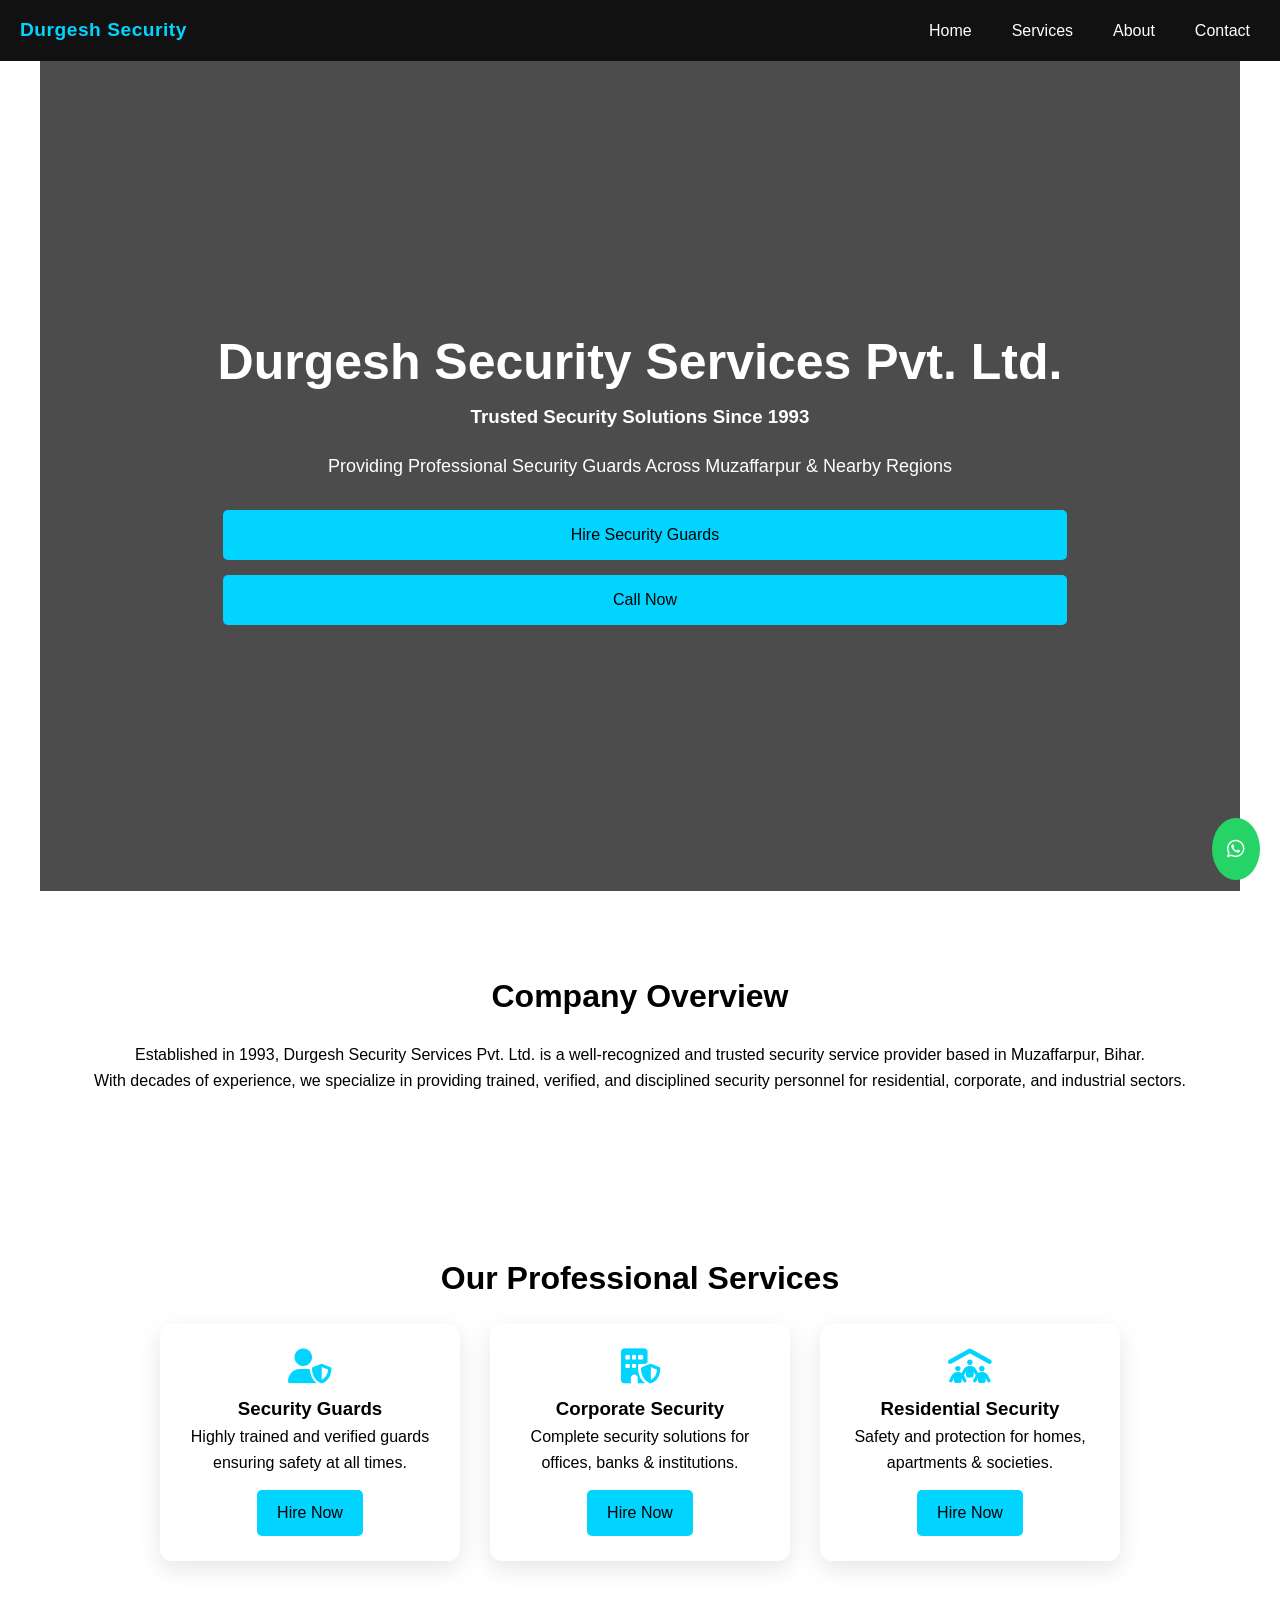
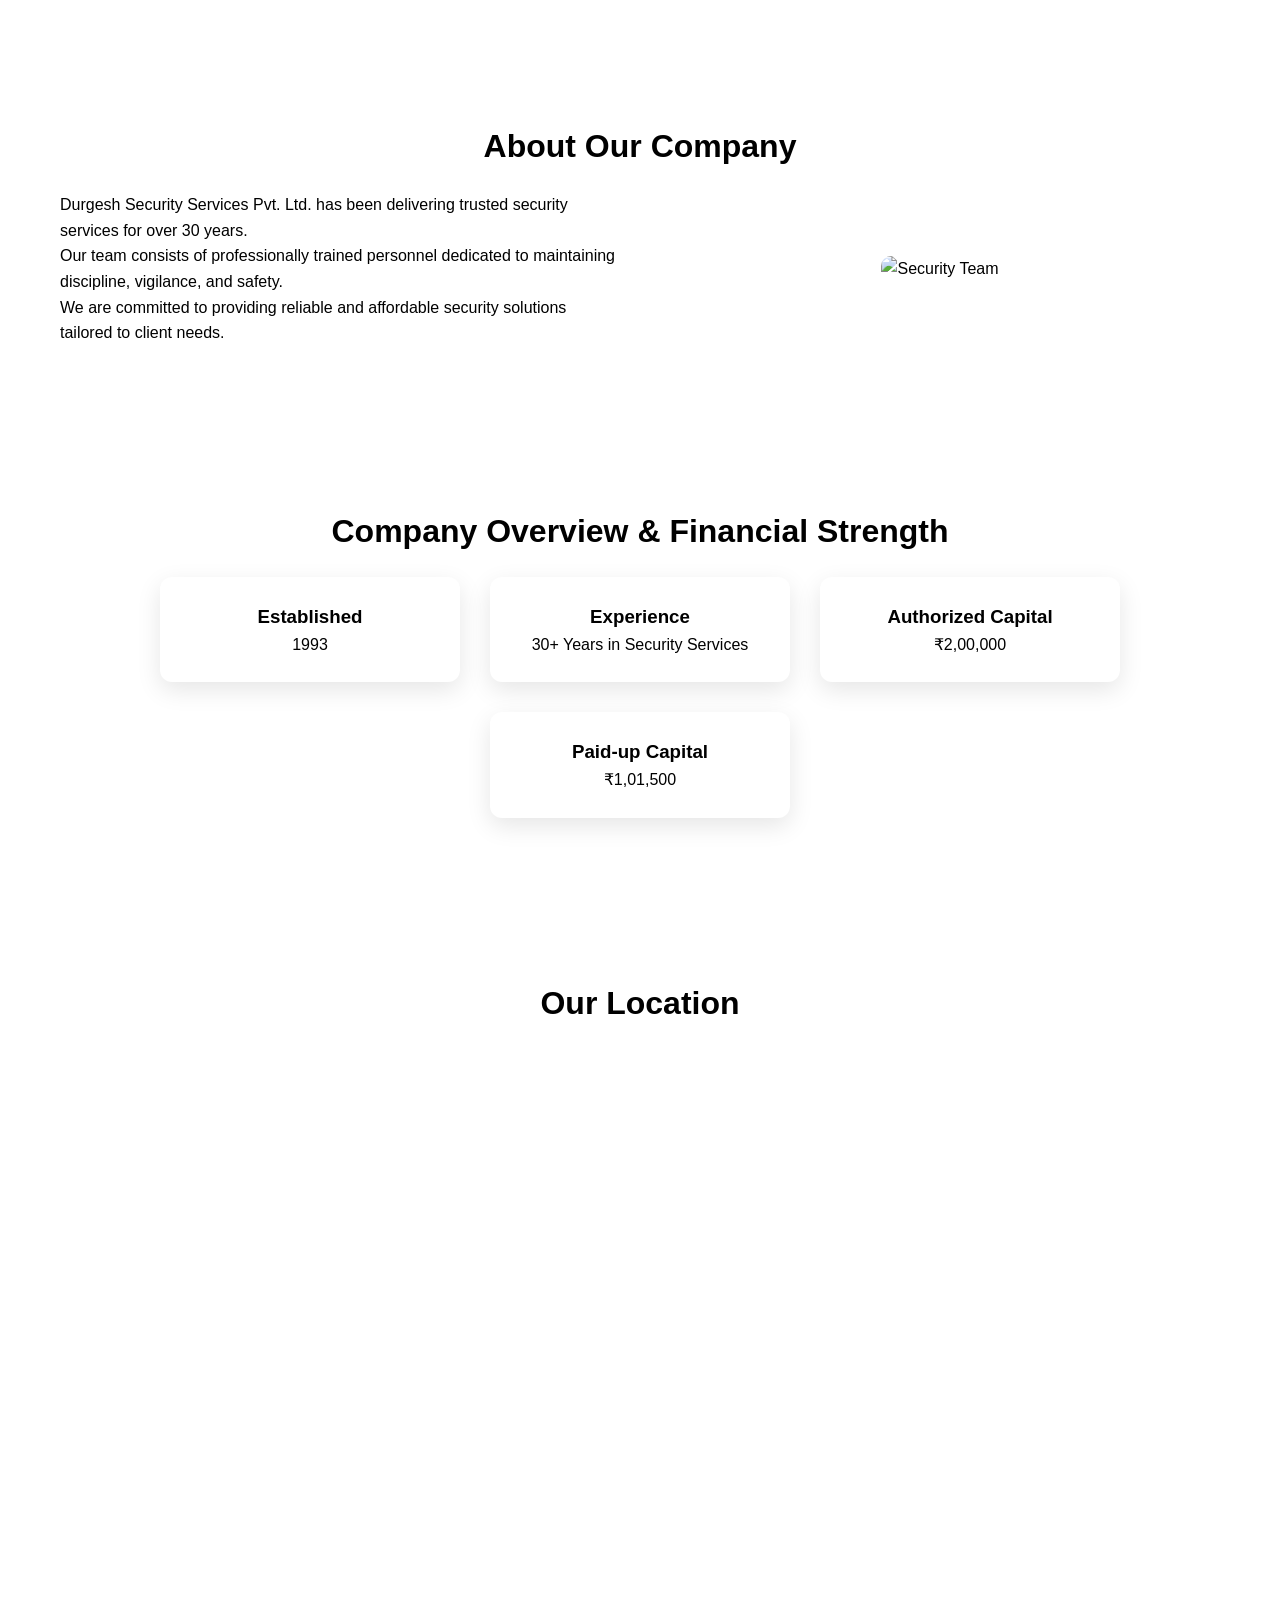
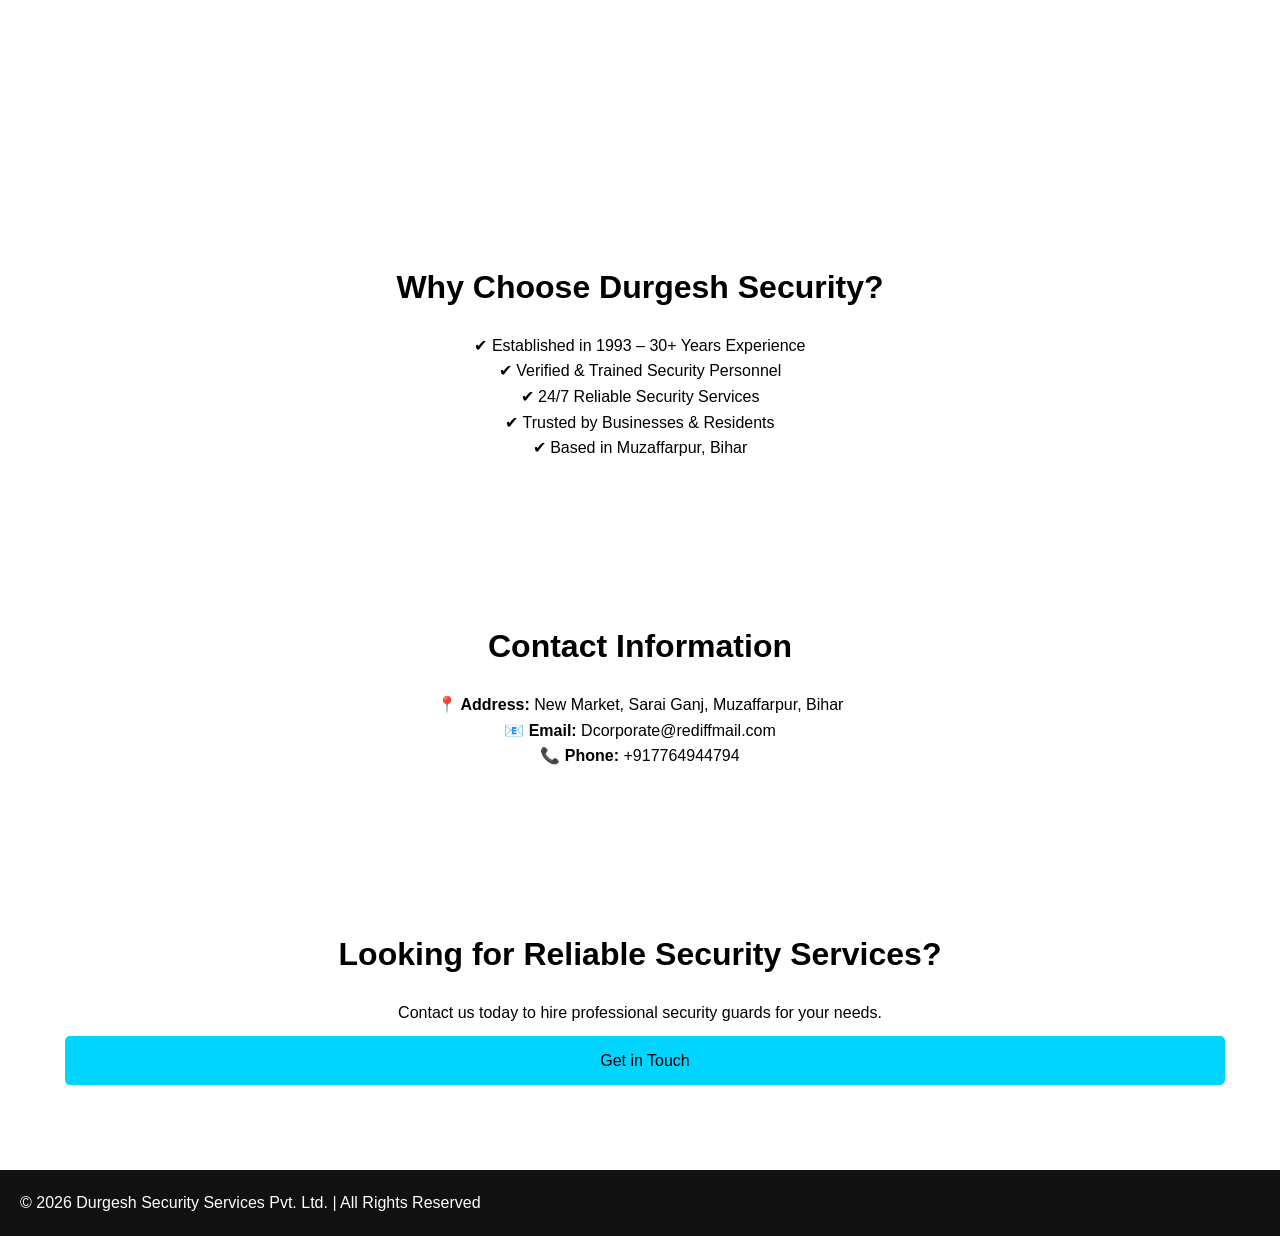
==== index.html @ 27ac2833 "Add files via upload" ====
<!DOCTYPE html>
<html lang="en">
<head>
<meta charset="UTF-8">
<meta name="viewport" content="width=device-width, initial-scale=1.0">
<title>Durgesh Security Services Pvt. Ltd.</title>

<link rel="stylesheet" href="style.css">
<link rel="stylesheet" href="https://cdnjs.cloudflare.com/ajax/libs/font-awesome/6.5.0/css/all.min.css">
</head>

<body>

<!-- NAVBAR -->
<nav class="navbar">
  <div class="logo">Durgesh Security</div>

  <div class="menu-toggle" onclick="toggleMenu()">☰</div>

  <ul class="nav-links" id="navLinks">
    <li><a href="index.html">Home</a></li>
    <li><a href="services.html">Services</a></li>
    <li><a href="about.html">About</a></li>
    <li><a href="contact.html">Contact</a></li>
  </ul>
</nav>
<!-- HERO -->
<section class="hero">
    <div>
        <h1>Durgesh Security Services Pvt. Ltd.</h1>
        <h3>Trusted Security Solutions Since 1993</h3>
        <p>Providing Professional Security Guards Across Muzaffarpur & Nearby Regions</p>

        <a href="contact.html" class="btn">Hire Security Guards</a>
        <a href="tel:+917764944794" class="btn">Call Now</a>
    </div>
</section>

<!-- COMPANY HIGHLIGHTS -->
<section class="reveal">
    <h2>Company Overview</h2>

    <p>
    Established in 1993, Durgesh Security Services Pvt. Ltd. is a well-recognized
    and trusted security service provider based in Muzaffarpur, Bihar.
    </p>

    <p>
    With decades of experience, we specialize in providing trained, verified,
    and disciplined security personnel for residential, corporate,
    and industrial sectors.
    </p>
</section>

<!-- SERVICES -->
<section class="reveal">
    <h2>Our Professional Services</h2>

    <div class="services">

        <div class="card">
            <i class="fa-solid fa-user-shield"></i>
            <h3>Security Guards</h3>
            <p>Highly trained and verified guards ensuring safety at all times.</p>
            <a href="contact.html" class="hire-btn">Hire Now</a>
        </div>

        <div class="card">
            <i class="fa-solid fa-building-shield"></i>
            <h3>Corporate Security</h3>
            <p>Complete security solutions for offices, banks & institutions.</p>
            <a href="contact.html" class="hire-btn">Hire Now</a>
        </div>

        <div class="card">
            <i class="fa-solid fa-people-roof"></i>
            <h3>Residential Security</h3>
            <p>Safety and protection for homes, apartments & societies.</p>
            <a href="contact.html" class="hire-btn">Hire Now</a>
        </div>

    </div>
</section>

<!-- ABOUT -->
<section class="reveal">
    <h2>About Our Company</h2>

    <div class="about-container">

        <div class="about-text">
            <p>
            Durgesh Security Services Pvt. Ltd. has been delivering trusted
            security services for over 30 years.
            </p>

            <p>
            Our team consists of professionally trained personnel dedicated to
            maintaining discipline, vigilance, and safety.
            </p>

            <p>
            We are committed to providing reliable and affordable security
            solutions tailored to client needs.
            </p>
        </div>

        <div class="about-image">
            <img src="images/about.jpg" alt="Security Team">
        </div>

    </div>
</section>
<section class="reveal">
    <h2>Company Overview & Financial Strength</h2>

    <div class="services">

        <div class="card">
            <h3>Established</h3>
            <p>1993</p>
        </div>

        <div class="card">
            <h3>Experience</h3>
            <p>30+ Years in Security Services</p>
        </div>

        <div class="card">
            <h3>Authorized Capital</h3>
            <p>₹2,00,000</p>
        </div>

        <div class="card">
            <h3>Paid-up Capital</h3>
            <p>₹1,01,500</p>
        </div>

    </div>
</section>
<section class="reveal">
    <h2>Our Location</h2>

    <div class="map-container">
        <iframe 
            src="https://www.google.com/maps/embed?pb=!1m18!1m12!1m3!1d7164.36185959714!2d85.37959456443788!3d26.125643083304325!2m3!1f0!2f0!3f0!3m2!1i1024!2i768!4f13.1!3m3!1m2!1s0x39ed10f10a15a3c5%3A0x7b3790bfdf172a14!2sNew%20Market%2C%20Saraiyaganj%2C%20Muzaffarpur!5e0!3m2!1sen!2sin!4v1775369619908!5m2!1sen!2sin"
            title="Durgesh Security Services location map"
            allowfullscreen=""
            loading="lazy"
            referrerpolicy="no-referrer-when-downgrade">
        </iframe>
    </div>
</section>

<!-- WHY CHOOSE US -->
<section class="reveal">
    <h2>Why Choose Durgesh Security?</h2>

    <p>✔ Established in 1993 – 30+ Years Experience</p>
    <p>✔ Verified & Trained Security Personnel</p>
    <p>✔ 24/7 Reliable Security Services</p>
    <p>✔ Trusted by Businesses & Residents</p>
    <p>✔ Based in Muzaffarpur, Bihar</p>
</section>

<!-- CONTACT INFO SECTION (BIG TRUST BOOST) -->
<section class="reveal">
    <h2>Contact Information</h2>

    <p><strong>📍 Address:</strong> New Market, Sarai Ganj, Muzaffarpur, Bihar</p>
    <p><strong>📧 Email:</strong> Dcorporate@rediffmail.com</p>
    <p><strong>📞 Phone:</strong> +917764944794</p>
</section>

<!-- CALL TO ACTION -->
<section class="reveal">
    <h2>Looking for Reliable Security Services?</h2>
    <p>Contact us today to hire professional security guards for your needs.</p>

    <a href="contact.html" class="btn">Get in Touch</a>
</section>

<!-- FOOTER -->
<footer>
    <p>© 2026 Durgesh Security Services Pvt. Ltd. | All Rights Reserved</p>
</footer>

<!-- WHATSAPP -->
<a href="https://wa.me/917764944794" class="whatsapp">
    <i class="fa-brands fa-whatsapp"></i>
</a>

<script src="script.js"></script>
</body>
</html>
---- style.css ----
/* RESET */
* {
    margin: 0;
    padding: 0;
    box-sizing: border-box;
}

/* BODY */
body {
    font-family: 'Poppins', sans-serif;
    line-height: 1.6;
}

/* NAVBAR */
nav {
    position: sticky;
    top: 0;
    width: 100%;
    background: rgba(0,0,0,0.9);
    padding: 15px 40px;
    display: flex;
    justify-content: space-between;
    align-items: center;
    color: white;
    z-index: 1000;
}

nav h2 {
    color: #00d4ff;
}

nav ul {
    display: flex;
    list-style: none;
}

nav ul li {
    margin-left: 25px;
}

nav ul li a {
    color: white;
    text-decoration: none;
    transition: 0.3s;
}

nav ul li a:hover {
    color: #00d4ff;
}

/* MENU BUTTON */
.menu-btn {
    display: none;
    font-size: 25px;
    cursor: pointer;
}

/* HERO */
.hero {
    min-height: 100vh;
    width: 100%;
    background: linear-gradient(rgba(0,0,0,0.7), rgba(0,0,0,0.7)),
    url('Images/hero.jpg') center center/cover no-repeat;
    background-size: cover;
    display: flex;
    justify-content: center;
    align-items: center;
    text-align: center;
    color: white;
    padding: 20px;
}

.hero h1 {
    font-size: 50px;
}

.hero p {
    margin: 20px 0;
    font-size: 18px;
}

/* BUTTON */
.btn {
    padding: 12px 25px;
    background: #00d4ff;
    color: black;
    text-decoration: none;
    border-radius: 5px;
    margin: 5px;
    transition: 0.3s;
}

.btn:hover {
    background: white;
    transform: scale(1.05);
}

/* SECTION */
section {
    padding: 80px 20px;
    text-align: center;
}

h2 {
    margin-bottom: 20px;
    font-size: 32px;
}

/* SERVICES */
.services {
    display: flex;
    justify-content: center;
    gap: 30px;
    flex-wrap: wrap;
}

/* CARD */
.card {
    background: white;
    padding: 25px;
    width: 300px;
    border-radius: 12px;
    box-shadow: 0 8px 25px rgba(0,0,0,0.1);
    transition: 0.3s;
}

.card i {
    font-size: 35px;
    color: #00d4ff;
    margin-bottom: 10px;
}

.card:hover {
    transform: translateY(-10px);
    box-shadow: 0 20px 40px rgba(0,0,0,0.2);
}

/* HIRE BUTTON */
.hire-btn {
    display: inline-block;
    margin-top: 15px;
    padding: 10px 20px;
    background: #00d4ff;
    color: black;
    border-radius: 5px;
    text-decoration: none;
}

.hire-btn:hover {
    background: black;
    color: white;
}

/* ABOUT */
.about-container {
    display: flex;
    align-items: center;
    gap: 40px;
    flex-wrap: wrap;
}

.about-text {
    flex: 1;
    text-align: left;
}

.about-image {
    flex: 1;
}

.about-image img {
    width: 100%;
    border-radius: 10px;
}

/* CONTACT */
.contact input,
.contact textarea {
    width: 80%;
    padding: 12px;
    margin: 10px;
    border: 1px solid #ccc;
}

.contact button {
    padding: 12px 20px;
    background: #00d4ff;
    border: none;
    cursor: pointer;
    margin: 5px;
}

/* FOOTER */
footer {
    background: #111;
    color: white;
    padding: 20px;
}

/* WHATSAPP */
.whatsapp {
    position: fixed;
    bottom: 20px;
    right: 20px;
    background: #25D366;
    color: white;
    padding: 15px;
    border-radius: 50%;
    font-size: 20px;
}

/* MOBILE DESIGN */
@media(max-width: 768px) {

    nav {
        padding: 10px 20px;
    }

    nav ul {
        flex-direction: column;
        position: absolute;
        right: 0;
        top: 60px;
        background: #111;
        width: 200px;
        display: none;
    }

    nav ul.active {
        display: flex;
    }

    .menu-btn {
        display: block;
    }

    .hero h1 {
        font-size: 28px;
    }

    .hero p {
        font-size: 14px;
    }

    .card {
        width: 90%;
    }

    .contact input,
    .contact textarea {
        width: 95%;
    }

    .about-container {
        flex-direction: column;
        text-align: center;
    }
}
/* FORM BOX */
.form-box {
    max-width: 400px;
    margin: auto;
    background: white;
    padding: 30px;
    border-radius: 15px;
    box-shadow: 0 10px 30px rgba(0,0,0,0.1);
}

/* INPUT GROUP */
.input-group {
    position: relative;
    margin-bottom: 20px;
}

/* INPUTS */
.input-group input,
.input-group textarea {
    width: 100%;
    padding: 12px;
    border: 1px solid #ccc;
    outline: none;
    font-size: 14px;
    border-radius: 5px;
}

/* LABEL */
.input-group label {
    position: absolute;
    left: 12px;
    top: 12px;
    color: gray;
    font-size: 14px;
    transition: 0.3s;
    background: white;
    padding: 0 5px;
}

/* FLOAT EFFECT */
.input-group input:focus + label,
.input-group input:valid + label,
.input-group textarea:focus + label,
.input-group textarea:valid + label {
    top: -8px;
    font-size: 12px;
    color: #00d4ff;
}

/* BUTTON STYLES */
.btn {
    display: inline-block;
    width: 100%;
    margin-top: 10px;
}

.btn.secondary {
    background: black;
    color: white;
}
#successPopup {
    position: fixed;
    bottom: 20px;
    left: 50%;
    transform: translateX(-50%);
    background: #00d4ff;
    color: black;
    padding: 12px 20px;
    border-radius: 5px;
    display: none;
    z-index: 1000;
}
@media(max-width: 768px) {

    .form-box {
        width: 95%;
        padding: 20px;
    }

    .btn {
        font-size: 14px;
        padding: 10px;
    }

}
.form-box:hover {
    transform: translateY(-5px);
    transition: 0.3s;
}
.btn.secondary {
    background: black;
    color: white;
}
/* NAVBAR */
nav {
    display: flex;
    justify-content: space-between;
    align-items: center;
    background: black;
    color: white;
    padding: 15px 20px;
}

/* MENU LINKS */
nav ul {
    display: flex;
    list-style: none;
}

nav ul li {
    margin: 0 10px;
}

nav ul li a {
    color: white;
    text-decoration: none;
}

/* MENU BUTTON */
.menu-btn {
    display: none;
    font-size: 22px;
    cursor: pointer;
}

/* MOBILE VIEW */
@media(max-width: 768px) {

    .menu-btn {
        display: block;
    }

    nav ul {
        position: absolute;
        top: 60px;
        right: 0;
        background: black;
        width: 200px;
        flex-direction: column;
        display: none;
        text-align: center;
        padding: 10px 0;
    }

    nav ul li {
        margin: 15px 0;
    }

    nav ul.active {
        display: flex;
    }
}
.navbar {
  display: flex;
  justify-content: space-between;
  align-items: center;
  padding: 15px 20px;
  background: #111;
  color: white;
}

.nav-links {
  display: flex;
  list-style: none;
  gap: 20px;
}

.nav-links a {
  color: white;
  text-decoration: none;
}

/* Hamburger icon */
.menu-toggle {
  display: none;
  font-size: 24px;
  cursor: pointer;
}

/* Mobile view */
@media (max-width: 768px) {
  .menu-toggle {
    display: block;
  }

  .nav-links {
    display: none;
    flex-direction: column;
    background: #111;
    position: absolute;
    top: 60px;
    right: 20px;
    width: 200px;
    padding: 15px;
  }

  .nav-links.active {
    display: flex;
  }
}
.map-container {
  position: relative;
  width: 100%;
  max-width: 600px;
  margin: 0 auto;
  padding-bottom: 56.25%; /* 16:9 ratio */
  height: 0;
  overflow: hidden;
  border-radius: 12px;
}

.map-container iframe {
  position: absolute;
  top: 0;
  left: 0;
  width: 100%;
  height: 100%;
  border: 0;
  border-radius: 12px;
}
.nav-links {
  display: flex;
  list-style: none;
  gap: 20px;
  transition: all 0.3s ease;
}

/* Mobile */
@media (max-width: 768px) {
  .nav-links {
    display: flex;
    flex-direction: column;
    position: absolute;
    top: 60px;
    right: 20px;
    width: 220px;
    background: #111;

    /* animation setup */
    opacity: 0;
    transform: translateY(-20px);
    pointer-events: none;
  }

  .nav-links.active {
    opacity: 1;
    transform: translateY(0);
    pointer-events: auto;
  }
}

/* Responsive layout improvements */
section {
  max-width: 1200px;
  margin: 0 auto;
}

.navbar {
  position: sticky;
  top: 0;
  z-index: 1000;
}

.navbar .logo {
  font-size: 1.2rem;
  font-weight: 700;
  letter-spacing: 0.5px;
  color: #00d4ff;
}

.menu-toggle {
  display: none;
  font-size: 1.75rem;
  cursor: pointer;
  color: white;
}

.nav-links {
  align-items: center;
}

.nav-links li {
  margin: 0;
}

.nav-links a {
  padding: 8px 10px;
}

.hero {
  min-height: calc(100vh - 70px);
}

@media (max-width: 1000px) {
  nav {
    padding: 15px 20px;
  }

  .hero {
    padding: 110px 20px 60px;
  }

  .hero h1 {
    font-size: 42px;
  }
}

@media (max-width: 768px) {
  .menu-toggle {
    display: block;
  }

  .nav-links {
    display: none;
    flex-direction: column;
    position: absolute;
    top: 60px;
    right: 20px;
    width: calc(100% - 40px);
    background: #111;
    padding: 20px;
    border-radius: 12px;
    opacity: 1;
    transform: translateY(0);
    pointer-events: auto;
  }

  .nav-links.active {
    display: flex;
  }

  .nav-links li {
    margin: 12px 0;
  }

  .hero {
    padding: 100px 15px 50px;
  }

  .hero h1 {
    font-size: 28px;
  }

  .hero p {
    font-size: 16px;
  }

  .btn,
  .hire-btn {
    width: 100%;
  }

  .services {
    gap: 18px;
  }

  .about-text,
  .about-image,
  .form-box {
    width: 100%;
  }

  .form-box {
    width: 100%;
    padding: 18px;
  }

  .contact input,
  .contact textarea {
    width: 100%;
  }

  section {
    padding: 55px 15px;
  }
}
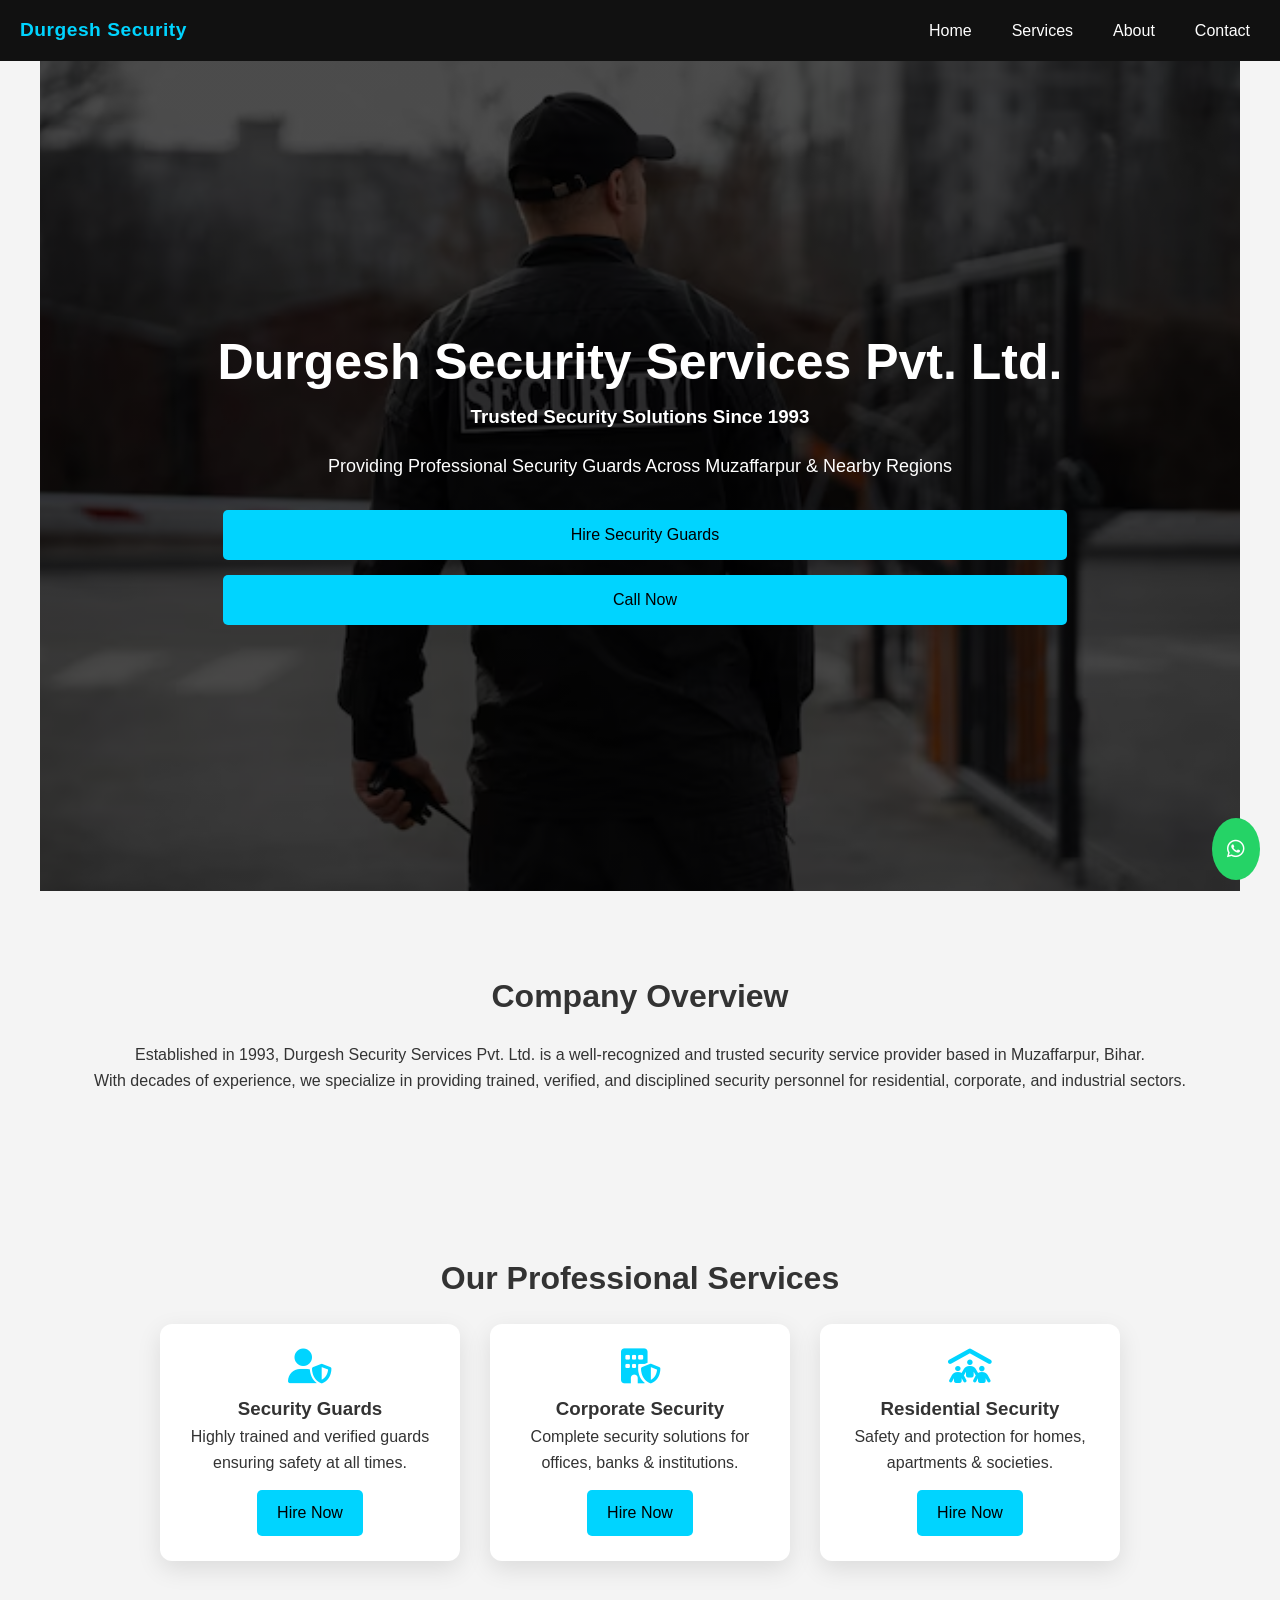
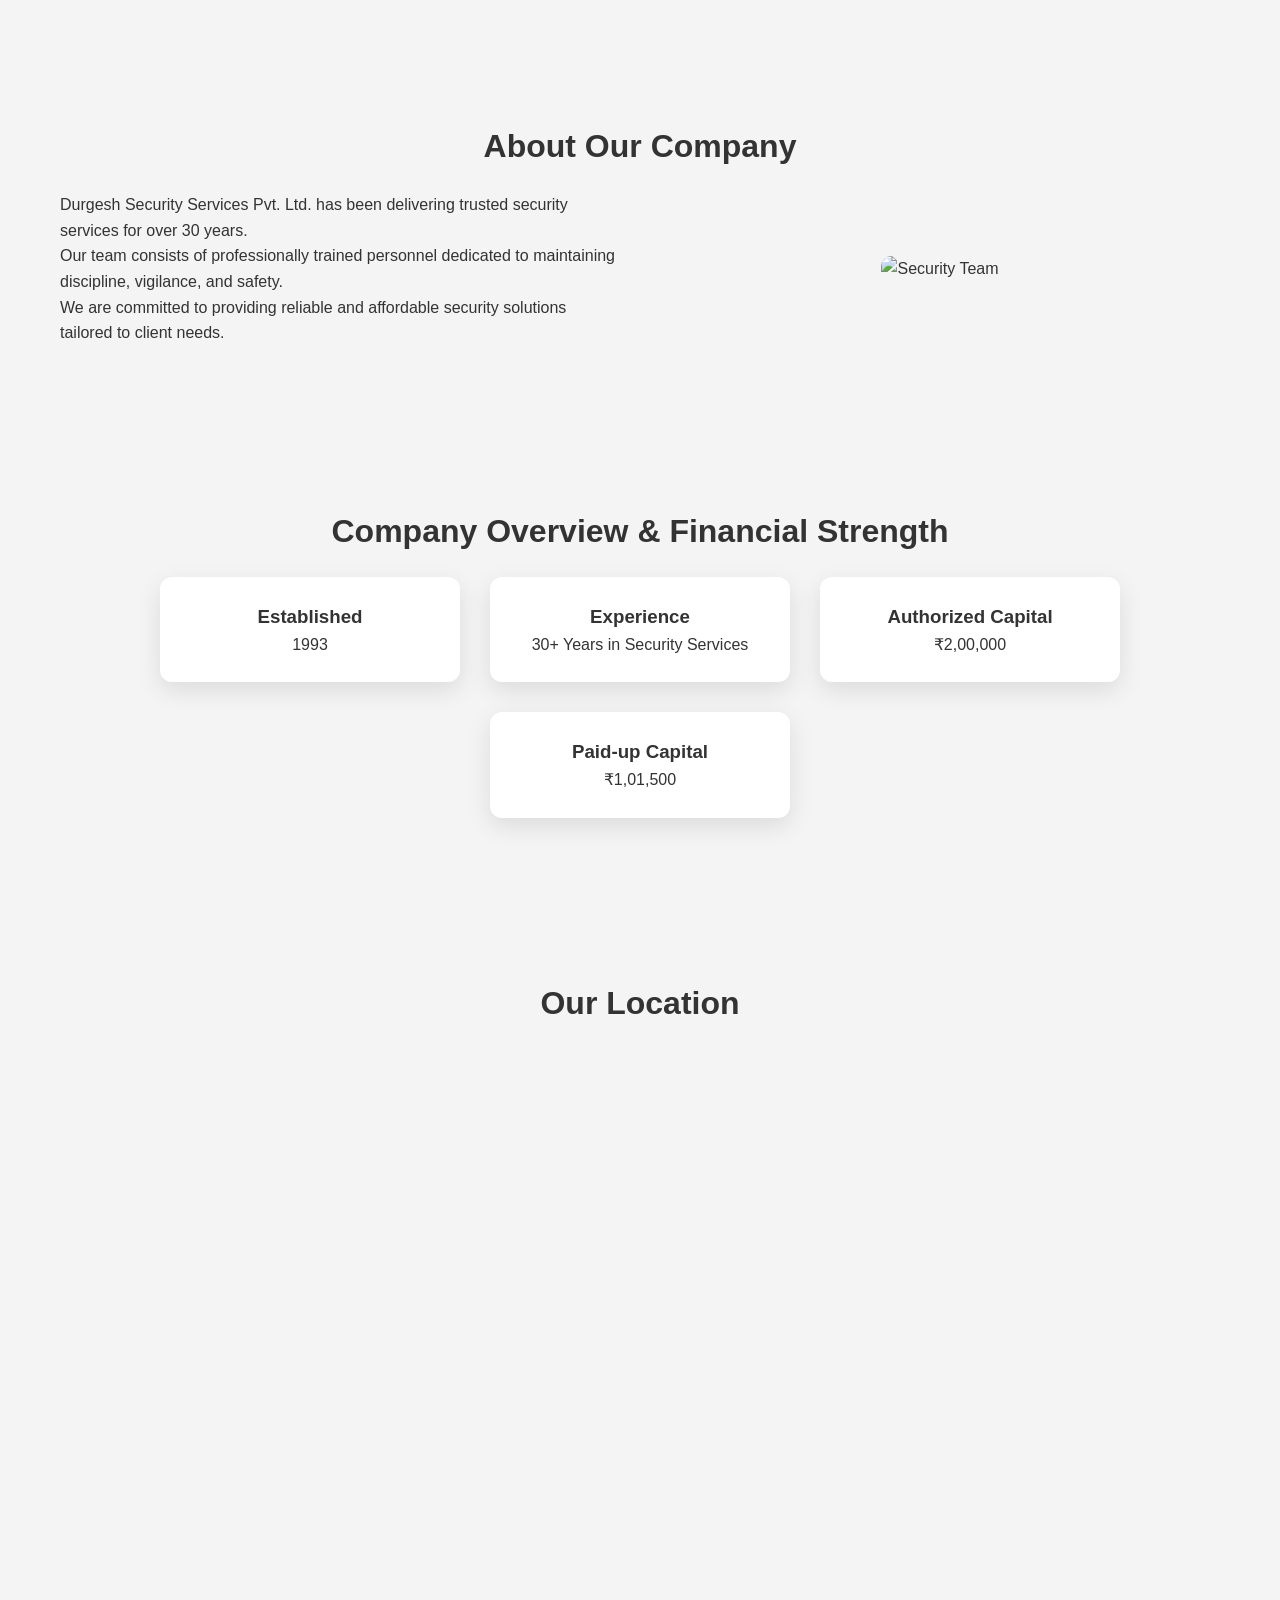
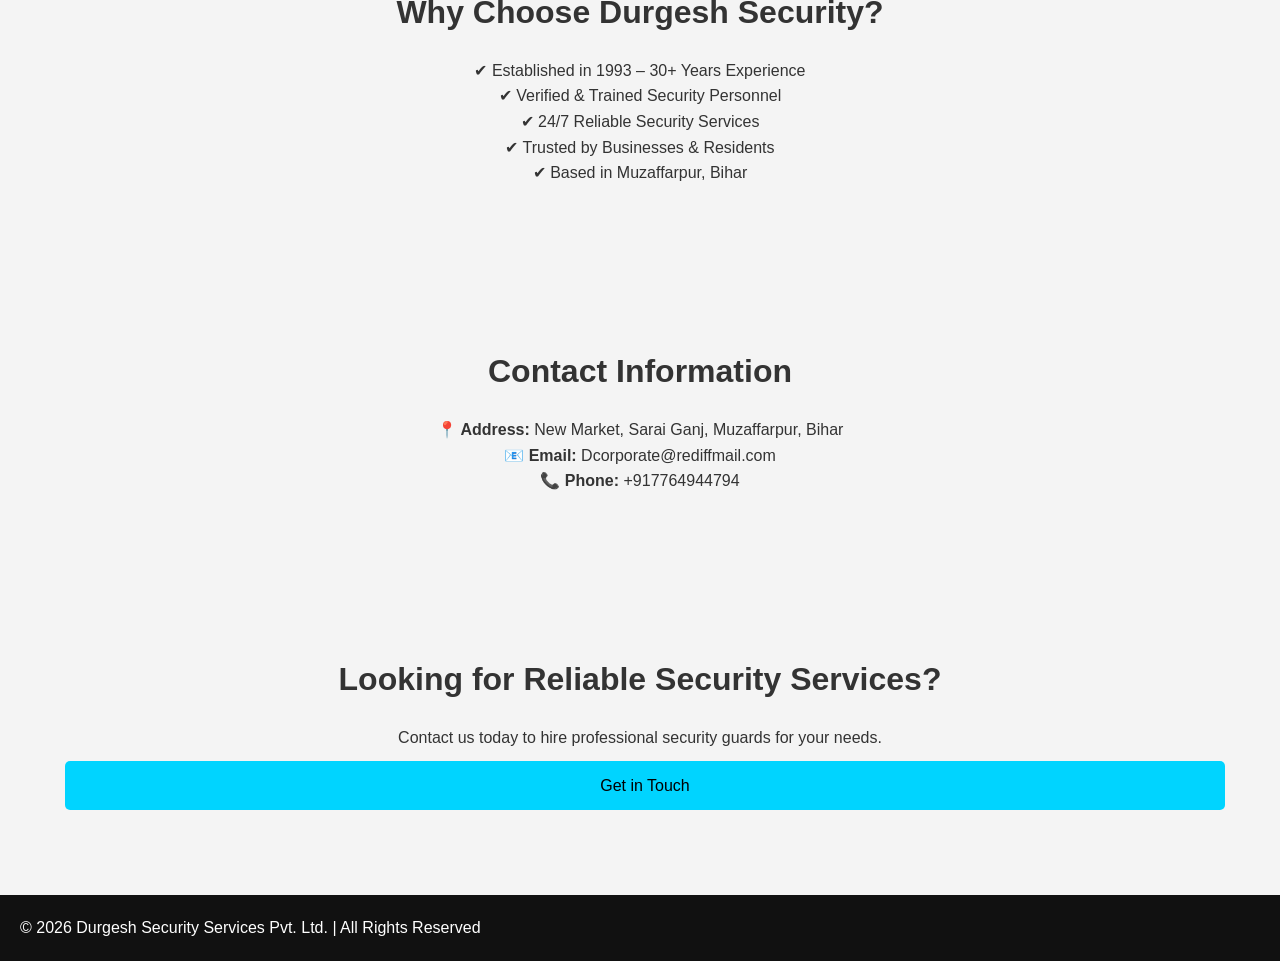
==== commit 65a3abf6: "Add files via upload" ====
--- a/index.html
+++ b/index.html
@@ -190,6 +190,12 @@
     <i class="fa-brands fa-whatsapp"></i>
 </a>
 
+<!-- LOADING SCREEN -->
+<div id="loader" class="loader">
+    <div class="spinner"></div>
+    <p>Loading...</p>
+</div>
+
 <script src="script.js"></script>
 </body>
 </html>
--- a/style.css
+++ b/style.css
@@ -9,6 +9,8 @@
 body {
     font-family: 'Poppins', sans-serif;
     line-height: 1.6;
+    background: #f4f4f4;
+    color: #333;
 }
 
 /* NAVBAR */
@@ -23,10 +25,29 @@
     align-items: center;
     color: white;
     z-index: 1000;
+    animation: slideDown 1s ease-out;
+}
+
+@keyframes slideDown {
+    from {
+        transform: translateY(-100%);
+        opacity: 0;
+    }
+    to {
+        transform: translateY(0);
+        opacity: 1;
+    }
 }
 
 nav h2 {
     color: #00d4ff;
+    transition: 0.3s;
+    cursor: pointer;
+}
+
+nav h2:hover {
+    transform: scale(1.05);
+    text-shadow: 0 0 10px #00d4ff;
 }
 
 nav ul {
@@ -41,11 +62,15 @@
 nav ul li a {
     color: white;
     text-decoration: none;
-    transition: 0.3s;
+    transition: all 0.3s ease;
+    padding: 5px 10px;
+    border-radius: 5px;
 }
 
 nav ul li a:hover {
     color: #00d4ff;
+    background: rgba(0, 212, 255, 0.1);
+    transform: translateY(-2px);
 }
 
 /* MENU BUTTON */
@@ -53,6 +78,21 @@
     display: none;
     font-size: 25px;
     cursor: pointer;
+}
+
+.menu-toggle {
+    display: none;
+    font-size: 25px;
+    cursor: pointer;
+    transition: 0.3s;
+}
+
+.menu-toggle:hover {
+    transform: scale(1.1);
+}
+
+.menu-toggle.active {
+    transform: rotate(90deg);
 }
 
 /* HERO */
@@ -197,7 +237,50 @@
     padding: 20px;
 }
 
-/* WHATSAPP */
+/* REVEAL ANIMATION */
+.reveal {
+    opacity: 0;
+    transform: translateY(30px);
+    transition: all 0.6s ease;
+}
+
+.reveal.active {
+    opacity: 1;
+    transform: translateY(0);
+}
+
+/* LOADING SCREEN */
+.loader {
+    position: fixed;
+    top: 0;
+    left: 0;
+    width: 100%;
+    height: 100%;
+    background: rgba(0,0,0,0.8);
+    display: flex;
+    flex-direction: column;
+    justify-content: center;
+    align-items: center;
+    z-index: 9999;
+    color: white;
+    font-size: 18px;
+}
+
+.spinner {
+    width: 50px;
+    height: 50px;
+    border: 5px solid #00d4ff;
+    border-top: 5px solid transparent;
+    border-radius: 50%;
+    animation: spin 1s linear infinite;
+    margin-bottom: 20px;
+}
+
+@keyframes spin {
+    0% { transform: rotate(0deg); }
+    100% { transform: rotate(360deg); }
+}
+
 .whatsapp {
     position: fixed;
     bottom: 20px;
@@ -216,19 +299,21 @@
         padding: 10px 20px;
     }
 
-    nav ul {
-        flex-direction: column;
-        position: absolute;
-        right: 0;
-        top: 60px;
-        background: #111;
-        width: 200px;
-        display: none;
-    }
-
-    nav ul.active {
-        display: flex;
-    }
+  .nav-links {
+    display: none;
+    flex-direction: column;
+    position: absolute;
+    top: 60px;
+    right: -200px; /* start off-screen */
+    width: 200px;
+    background: #111;
+    padding: 15px;
+    transition: right 0.3s ease;
+  }
+
+  .nav-links.active {
+    right: 0; /* slide in */
+  }
 
     .menu-btn {
         display: block;
@@ -457,25 +542,24 @@
   }
 }
 .map-container {
-  position: relative;
+  position: sticky;
+  top: 100px;
   width: 100%;
   max-width: 600px;
-  margin: 0 auto;
-  padding-bottom: 56.25%; /* 16:9 ratio */
-  height: 0;
+  margin: 0 auto 40px;
+  aspect-ratio: 16 / 9;
   overflow: hidden;
   border-radius: 12px;
 }
 
 .map-container iframe {
-  position: absolute;
-  top: 0;
-  left: 0;
   width: 100%;
   height: 100%;
   border: 0;
   border-radius: 12px;
-}
+  position: relative;
+}
+
 .nav-links {
   display: flex;
   list-style: none;
@@ -573,18 +657,16 @@
     flex-direction: column;
     position: absolute;
     top: 60px;
-    right: 20px;
+    right: -100%; /* off-screen */
     width: calc(100% - 40px);
     background: #111;
     padding: 20px;
     border-radius: 12px;
-    opacity: 1;
-    transform: translateY(0);
-    pointer-events: auto;
+    transition: right 0.3s ease;
   }
 
   .nav-links.active {
-    display: flex;
+    right: 20px; /* slide in */
   }
 
   .nav-links li {
@@ -628,6 +710,12 @@
     width: 100%;
   }
 
+  .map-container {
+    position: static;
+    aspect-ratio: auto;
+    min-height: 300px;
+  }
+
   section {
     padding: 55px 15px;
   }
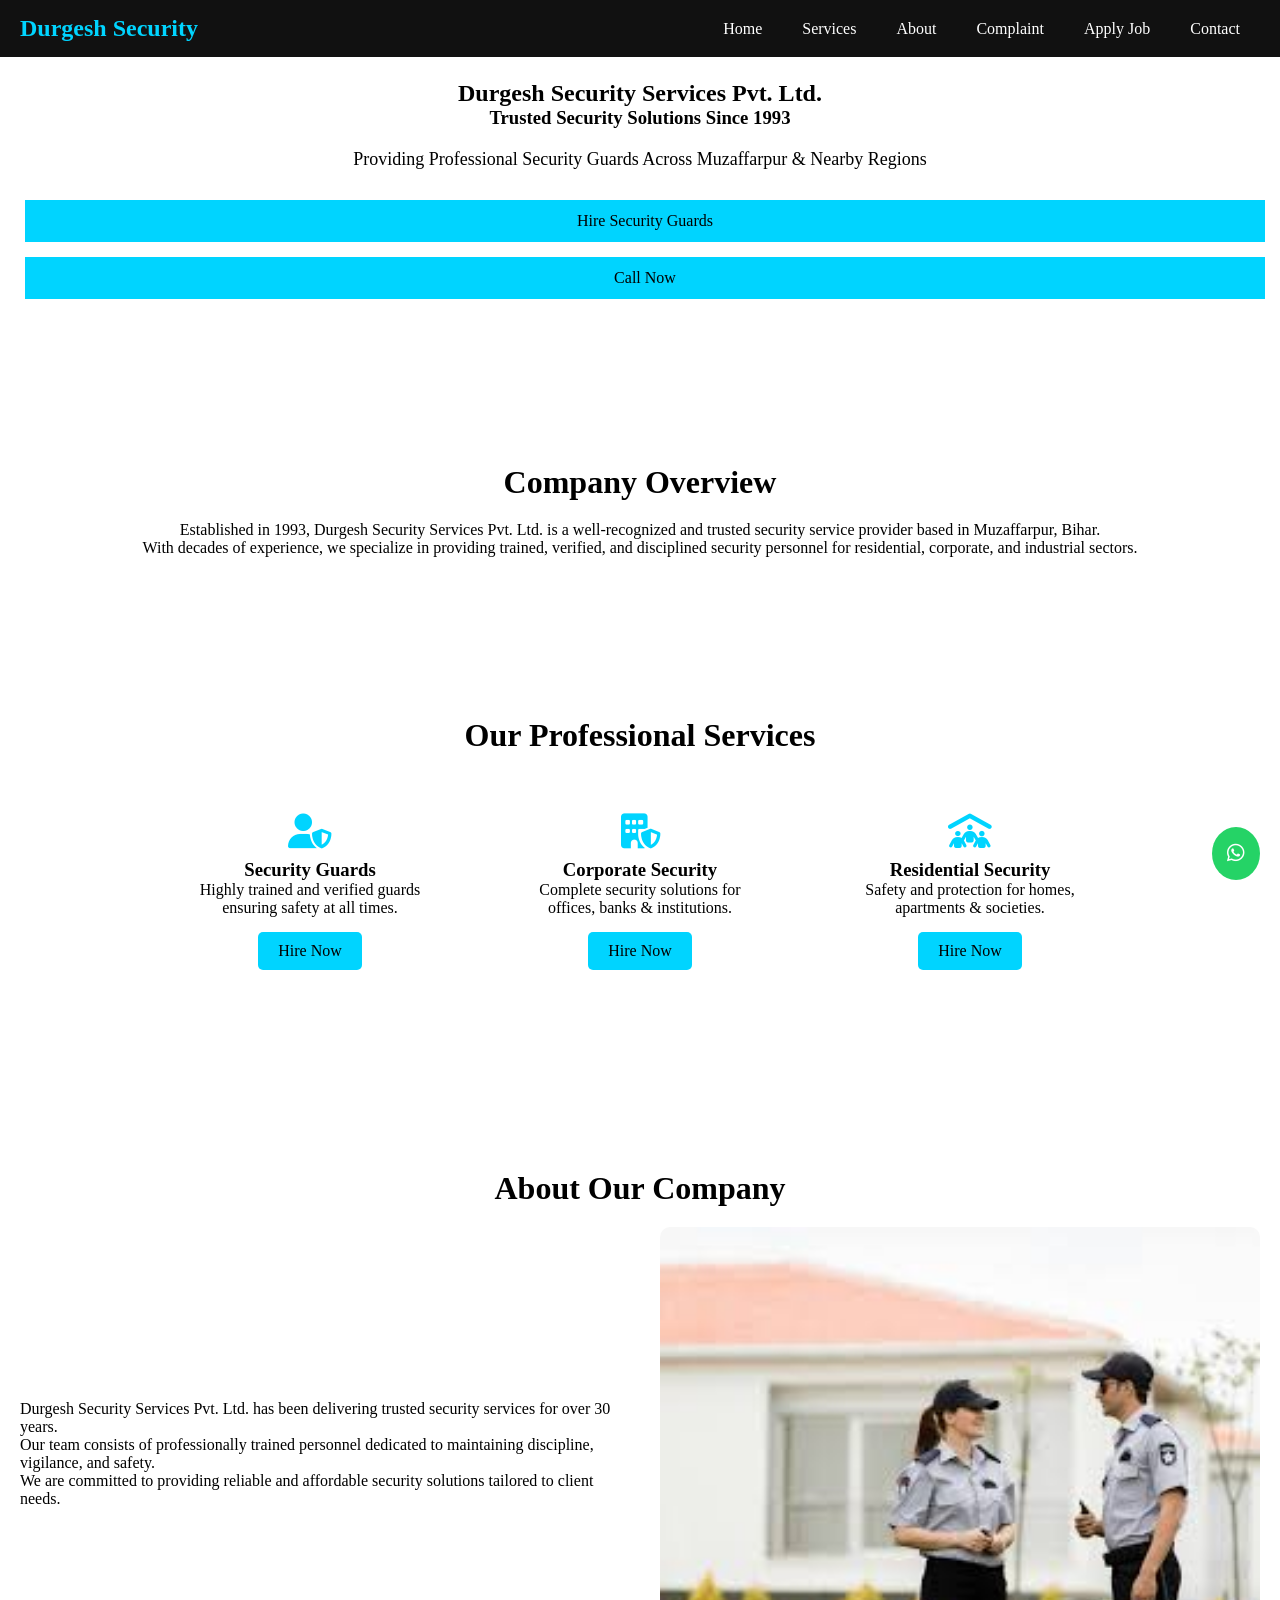
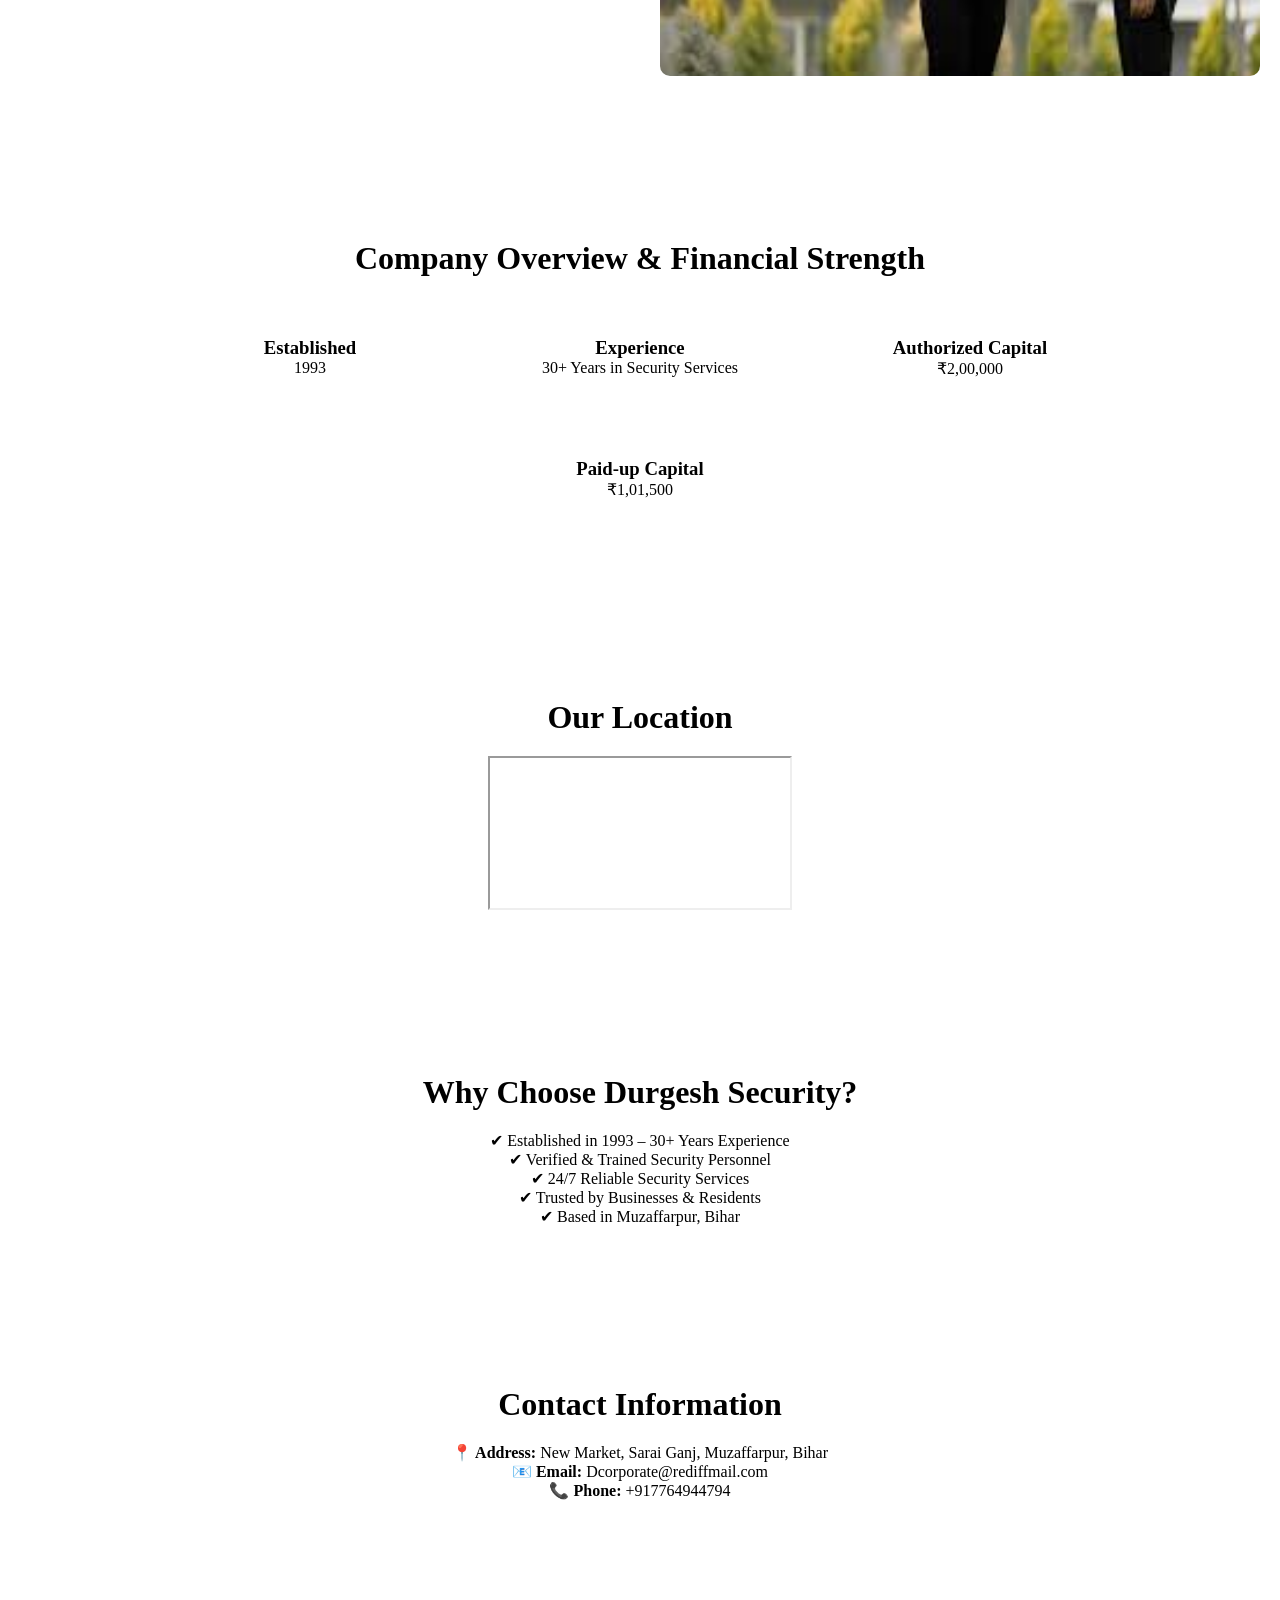
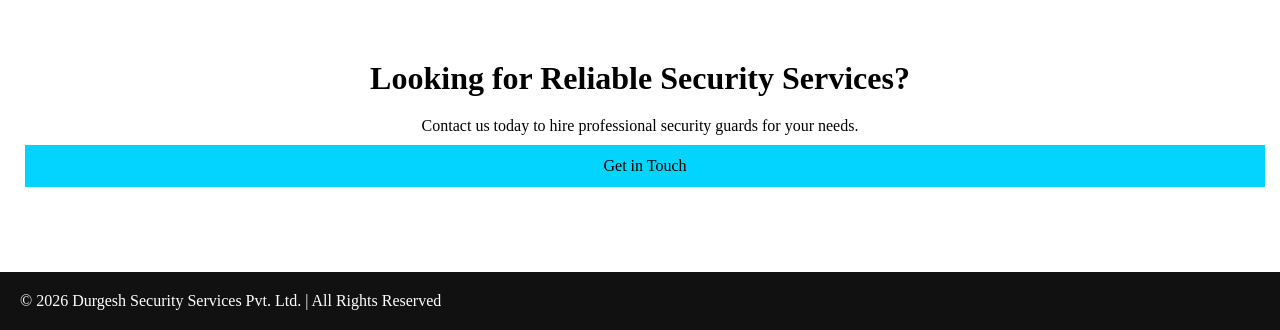
==== commit a9ed7e2b: "Add files via upload" ====
--- a/index.html
+++ b/index.html
@@ -5,8 +5,433 @@
 <meta name="viewport" content="width=device-width, initial-scale=1.0">
 <title>Durgesh Security Services Pvt. Ltd.</title>
 
-<link rel="stylesheet" href="style.css">
+<link rel="preconnect" href="https://fonts.googleapis.com">
+<link rel="preconnect" href="https://fonts.gstatic.com" crossorigin>
+<link href="https://fonts.googleapis.com/css2?family=Poppins:wght@300;400;500;600;700&display=swap" rel="stylesheet">
+
 <link rel="stylesheet" href="https://cdnjs.cloudflare.com/ajax/libs/font-awesome/6.5.0/css/all.min.css">
+
+<style>
+/* RESET */
+* {
+    margin: 0;
+    padding: 0;
+    box-sizing: border-box;
+}
+
+body {
+}
+
+/* NAVBAR */
+nav {
+    position: fixed;
+    top: 0;
+    width: 100%;
+    background: #000;
+    padding: 15px 40px;
+    display: flex;
+    justify-content: space-between;
+    align-items: center;
+    color: white;
+}
+
+nav h2 {
+    color: #00d4ff;
+    cursor: pointer;
+}
+
+nav h2:hover {
+    text-shadow: 0 0 10px #00d4ff;
+}
+
+.logo {
+    color: #00d4ff;
+    cursor: pointer;
+    font-size: 24px;
+    font-weight: bold;
+    transition: text-shadow 0.3s ease;
+}
+
+.logo:hover {
+    text-shadow: 0 0 10px #00d4ff;
+}
+
+nav ul {
+    display: flex;
+    list-style: none;
+}
+
+nav ul li {
+    margin-left: 25px;
+}
+
+nav ul li a {
+    color: white;
+    text-decoration: none;
+    padding: 5px 10px;
+}
+
+nav ul li a:hover {
+    color: #00d4ff;
+    background: rgba(0, 212, 255, 0.1);
+}
+
+/* MENU BUTTON */
+.menu-btn {
+    display: none;
+    font-size: 25px;
+    cursor: pointer;
+}
+
+.menu-toggle {
+    display: none;
+    font-size: 25px;
+    cursor: pointer;
+
+}
+
+.hero p {
+    margin: 20px 0;
+    font-size: 18px;
+}
+
+/* BUTTON */
+.btn {
+    padding: 12px 25px;
+    background: #00d4ff;
+    color: black;
+    text-decoration: none;
+    margin: 5px;
+}
+
+.btn:hover {
+    background: white;
+}
+
+/* SECTION */
+section {
+    padding: 80px 20px;
+    text-align: center;
+}
+
+h2 {
+    margin-bottom: 20px;
+    font-size: 32px;
+}
+
+/* SERVICES */
+.services {
+    display: flex;
+    justify-content: center;
+    flex-wrap: wrap;
+}
+
+/* CARD */
+.card {
+    background: white;
+    padding: 25px;
+    width: 300px;
+    margin: 15px;
+    transition: transform 0.3s ease, box-shadow 0.3s ease;
+}
+
+.card i {
+    font-size: 35px;
+    color: #00d4ff;
+    margin-bottom: 10px;
+}
+
+.card:hover {
+    transform: scale(1.05);
+    box-shadow: 0 10px 30px rgba(0, 0, 0, 0.2);
+}
+
+/* HIRE BUTTON */
+.hire-btn {
+    display: inline-block;
+    margin-top: 15px;
+    padding: 10px 20px;
+    background: #00d4ff;
+    color: black;
+    border-radius: 5px;
+    text-decoration: none;
+}
+
+.hire-btn:hover {
+    background: black;
+    color: white;
+}
+
+/* ABOUT */
+.about-container {
+    display: flex;
+    align-items: center;
+    flex-wrap: wrap;
+}
+
+.about-text {
+    flex: 1;
+    text-align: left;
+    margin-right: 40px;
+}
+
+.about-image {
+    flex: 1;
+}
+
+.about-image img {
+    width: 100%;
+    border-radius: 10px;
+}
+
+/* CONTACT */
+.contact input,
+.contact textarea {
+    width: 80%;
+    padding: 12px;
+    margin: 10px;
+    border: 1px solid #ccc;
+}
+
+.contact button {
+    padding: 12px 20px;
+    background: #00d4ff;
+    border: none;
+    cursor: pointer;
+    margin: 5px;
+}
+
+/* FOOTER */
+footer {
+    background: #111;
+    color: white;
+    padding: 20px;
+}
+
+/* REVEAL ANIMATION */
+.reveal {
+    transform: translateY(30px);
+    transition: transform 0.6s ease;
+}
+
+.reveal.active {
+    transform: translateY(0);
+}
+
+/* LOADING SCREEN */
+.loader {
+    position: fixed;
+    top: 0;
+    left: 0;
+    width: 100%;
+    height: 100%;
+    background: rgba(0,0,0,0.8);
+    display: flex;
+    flex-direction: column;
+    justify-content: center;
+    align-items: center;
+    z-index: 9999;
+    color: white;
+    font-size: 18px;
+}
+
+.spinner {
+    width: 50px;
+    height: 50px;
+    border: 5px solid #00d4ff;
+    border-top: 5px solid transparent;
+    border-radius: 50%;
+    margin-bottom: 20px;
+}
+
+.whatsapp {
+    position: fixed;
+    bottom: 20px;
+    right: 20px;
+    background: #25D366;
+    color: white;
+    padding: 15px;
+    border-radius: 50%;
+    font-size: 20px;
+    transition: transform 0.3s ease, box-shadow 0.3s ease;
+}
+
+.whatsapp:hover {
+    transform: scale(1.1);
+    box-shadow: 0 5px 15px rgba(0, 0, 0, 0.3);
+}
+
+/* MOBILE DESIGN */
+@media(max-width: 768px) {
+
+    nav {
+        padding: 10px 20px;
+    }
+
+  .nav-links {
+    display: none;
+    flex-direction: column;
+    position: absolute;
+    top: 60px;
+    right: -200px; /* start off-screen */
+    width: 200px;
+    background: #111;
+    padding: 15px;
+    transition: right 0.3s ease;
+  }
+
+  .nav-links.active {
+    right: 0; /* slide in */
+  }
+
+    .menu-toggle {
+        display: block;
+    }
+
+    .hero h1 {
+        font-size: 28px;
+    }
+
+    .hero p {
+        font-size: 14px;
+    }
+
+    .card {
+        width: 90%;
+    }
+
+    .contact input,
+    .contact textarea {
+        width: 95%;
+    }
+
+    .about-container {
+        flex-direction: column;
+        text-align: center;
+    }
+}
+/* FORM BOX */
+.form-box {
+    max-width: 400px;
+    margin: auto;
+    background: white;
+    padding: 30px;
+    border-radius: 15px;
+    box-shadow: 0 10px 30px rgba(0,0,0,0.1);
+}
+
+/* INPUT GROUP */
+.input-group {
+    position: relative;
+    margin-bottom: 20px;
+}
+
+/* INPUTS */
+.input-group input,
+.input-group textarea {
+    width: 100%;
+    padding: 12px;
+    border: 1px solid #ccc;
+    outline: none;
+    font-size: 14px;
+    border-radius: 5px;
+}
+
+/* LABEL */
+.input-group label {
+    position: absolute;
+    left: 12px;
+    top: 12px;
+    color: gray;
+    font-size: 14px;
+    transition: 0.3s;
+    background: white;
+    padding: 0 5px;
+}
+
+/* FLOAT EFFECT */
+.input-group input:focus + label,
+.input-group input:valid + label,
+.input-group textarea:focus + label,
+.input-group textarea:valid + label {
+    top: -8px;
+    font-size: 12px;
+    color: #00d4ff;
+}
+
+/* BUTTON STYLES */
+.btn {
+    display: inline-block;
+    width: 100%;
+    margin-top: 10px;
+}
+
+.btn.secondary {
+    background: black;
+    color: white;
+}
+#successPopup {
+    position: fixed;
+    bottom: 20px;
+    left: 50%;
+    transform: translateX(-50%);
+    background: #00d4ff;
+    color: black;
+    padding: 12px 20px;
+    border-radius: 5px;
+    display: none;
+    z-index: 1000;
+}
+@media(max-width: 768px) {
+
+    .form-box {
+        width: 95%;
+        padding: 20px;
+    }
+
+    .btn {
+        font-size: 14px;
+        padding: 10px;
+    }
+
+}
+.form-box:hover {
+}
+.btn.secondary {
+    background: black;
+    color: white;
+}
+/* NAVBAR */
+.navbar {
+  display: flex;
+  justify-content: space-between;
+  align-items: center;
+  padding: 15px 20px;
+  background: #111;
+  color: white;
+}
+
+.nav-links {
+  display: flex;
+  list-style: none;
+}
+
+.nav-links li {
+  margin: 0 10px;
+}
+
+.nav-links a {
+  color: white;
+  text-decoration: none;
+}
+
+/* Hamburger icon */
+.menu-toggle {
+  display: none;
+  font-size: 24px;
+  cursor: pointer;
+}
+</style>
 </head>
 
 <body>
@@ -18,11 +443,13 @@
   <div class="menu-toggle" onclick="toggleMenu()">☰</div>
 
   <ul class="nav-links" id="navLinks">
-    <li><a href="index.html">Home</a></li>
-    <li><a href="services.html">Services</a></li>
-    <li><a href="about.html">About</a></li>
-    <li><a href="contact.html">Contact</a></li>
-  </ul>
+  <li><a href="index.html">Home</a></li>
+  <li><a href="services.html">Services</a></li>
+  <li><a href="about.html">About</a></li>
+  <li><a href="complaint.html">Complaint</a></li>
+  <li><a href="job.html">Apply Job</a></li>
+  <li><a href="contact.html">Contact</a></li>
+</ul>
 </nav>
 <!-- HERO -->
 <section class="hero">
@@ -106,7 +533,7 @@
         </div>
 
         <div class="about-image">
-            <img src="images/about.jpg" alt="Security Team">
+            <img src="Images/about.jpg" alt="Security Team">
         </div>
 
     </div>
@@ -145,7 +572,7 @@
         <iframe 
             src="https://www.google.com/maps/embed?pb=!1m18!1m12!1m3!1d7164.36185959714!2d85.37959456443788!3d26.125643083304325!2m3!1f0!2f0!3f0!3m2!1i1024!2i768!4f13.1!3m3!1m2!1s0x39ed10f10a15a3c5%3A0x7b3790bfdf172a14!2sNew%20Market%2C%20Saraiyaganj%2C%20Muzaffarpur!5e0!3m2!1sen!2sin!4v1775369619908!5m2!1sen!2sin"
             title="Durgesh Security Services location map"
-            allowfullscreen=""
+            allowfullscreen
             loading="lazy"
             referrerpolicy="no-referrer-when-downgrade">
         </iframe>
@@ -196,6 +623,119 @@
     <p>Loading...</p>
 </div>
 
-<script src="script.js"></script>
+<script>
+//  WHATSAPP FORM
+function handleContact(e) {
+    e.preventDefault();
+
+    let name = document.getElementById("name").value;
+    let phone = document.getElementById("phone").value;
+    let email = document.getElementById("email").value;
+    let service = document.getElementById("service") ? document.getElementById("service").value : "";
+    let message = document.getElementById("message").value;
+
+    if (name === "" || phone === "") {
+        alert("Please fill required fields");
+        return;
+    }
+
+    let url = "https://wa.me/917764944794?text="
+        + "Name: " + name + "%0a"
+        + "Phone: " + phone + "%0a"
+        + (email ? "Email: " + email + "%0a" : "")
+        + (service ? "Service: " + service + "%0a" : "")
+        + "Requirement: " + message;
+
+    window.open(url, "_blank");
+
+    // SUCCESS POPUP
+    let popup = document.getElementById("successPopup");
+    if (popup) {
+        popup.style.display = "block";
+
+        setTimeout(() => {
+            popup.style.display = "none";
+        }, 3000);
+    }
+
+    // RESET FORM
+    document.querySelector("form").reset();
+}
+
+// ✨ SCROLL ANIMATION
+function revealOnScroll() {
+    let elements = document.querySelectorAll(".reveal");
+
+    elements.forEach((el) => {
+        let windowHeight = window.innerHeight;
+        let elementTop = el.getBoundingClientRect().top;
+
+        if (elementTop < windowHeight - 100) {
+            el.classList.add("active");
+        }
+    });
+}
+
+window.addEventListener("scroll", revealOnScroll);
+window.addEventListener("load", revealOnScroll); // Trigger on load as well
+
+// ⏳ LOADING SCREEN
+function hideLoader() {
+    let loader = document.getElementById("loader");
+    if (loader) {
+        loader.style.display = "none";
+    }
+}
+
+window.addEventListener("load", hideLoader);
+document.addEventListener("DOMContentLoaded", hideLoader); // Also hide on DOM ready
+
+// Fallback: hide loader after 3 seconds
+setTimeout(hideLoader, 3000);
+
+// NAVIGATION LOADING
+document.addEventListener("DOMContentLoaded", () => {
+    const pageLinks = document.querySelectorAll('a[href*=".html"]');
+    pageLinks.forEach(link => {
+        link.addEventListener('click', function(e) {
+            e.preventDefault();
+            const href = this.getAttribute('href');
+            showLoader(href);
+        });
+    });
+});
+
+function showLoader(targetUrl) {
+    const loader = document.getElementById("loader");
+    if (loader) {
+        loader.style.display = "flex";
+        setTimeout(() => {
+            window.location.href = targetUrl;
+        }, 1000); // 1 second delay
+    } else {
+        window.location.href = targetUrl;
+    }
+}
+function sendEmail() {
+    let name = document.getElementById("name").value;
+    let phone = document.getElementById("phone").value;
+    let email = document.getElementById("email").value;
+    let message = document.getElementById("message").value;
+
+    let mail = "mailto:Dcorporate@rediffmail.com"
+        + "?subject=Security Service Inquiry"
+        + "&body="
+        + "Name: " + name + "%0a"
+        + "Phone: " + phone + "%0a"
+        + "Email: " + email + "%0a"
+        + "Requirement: " + message;
+
+    window.location.href = mail;
+}
+function toggleMenu() {
+    document.querySelector(".nav-links").classList.toggle("active");
+    document.querySelector(".menu-toggle").classList.toggle("active");
+}
+</script>
 </body>
 </html>
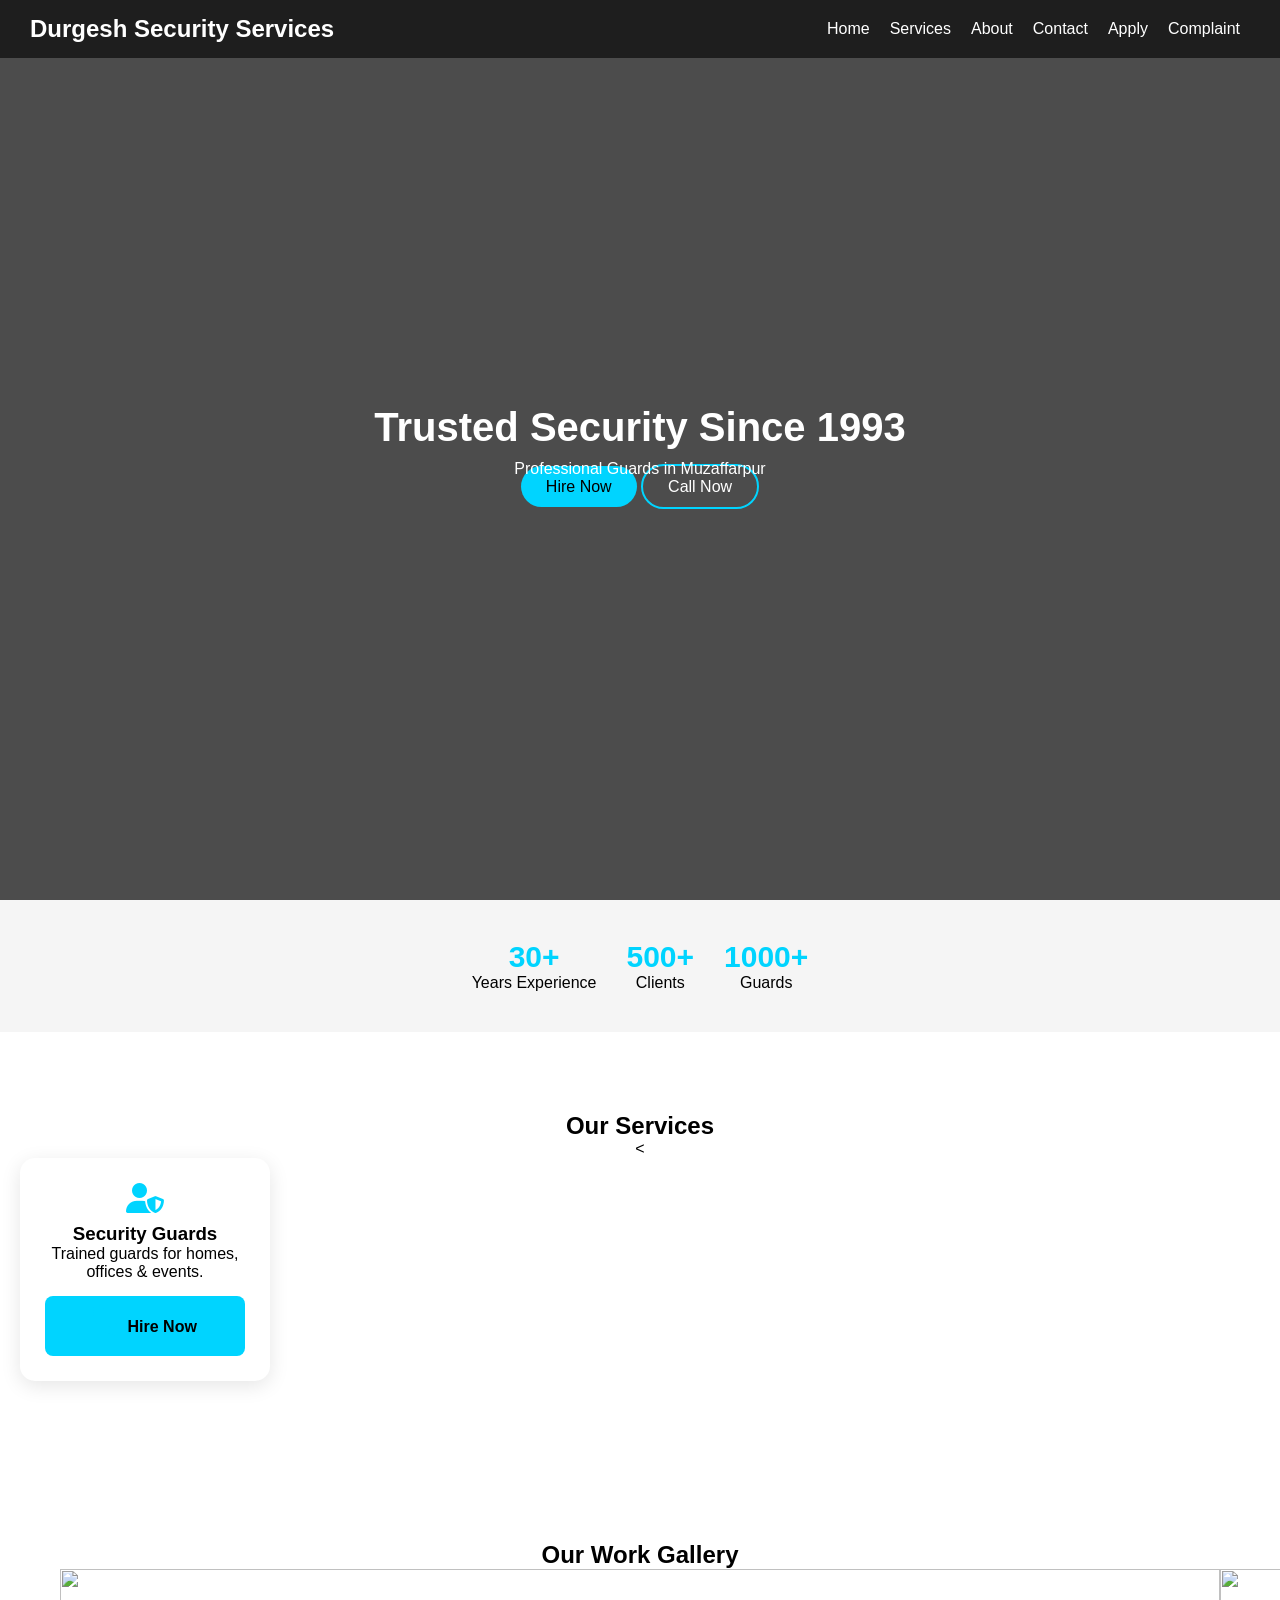
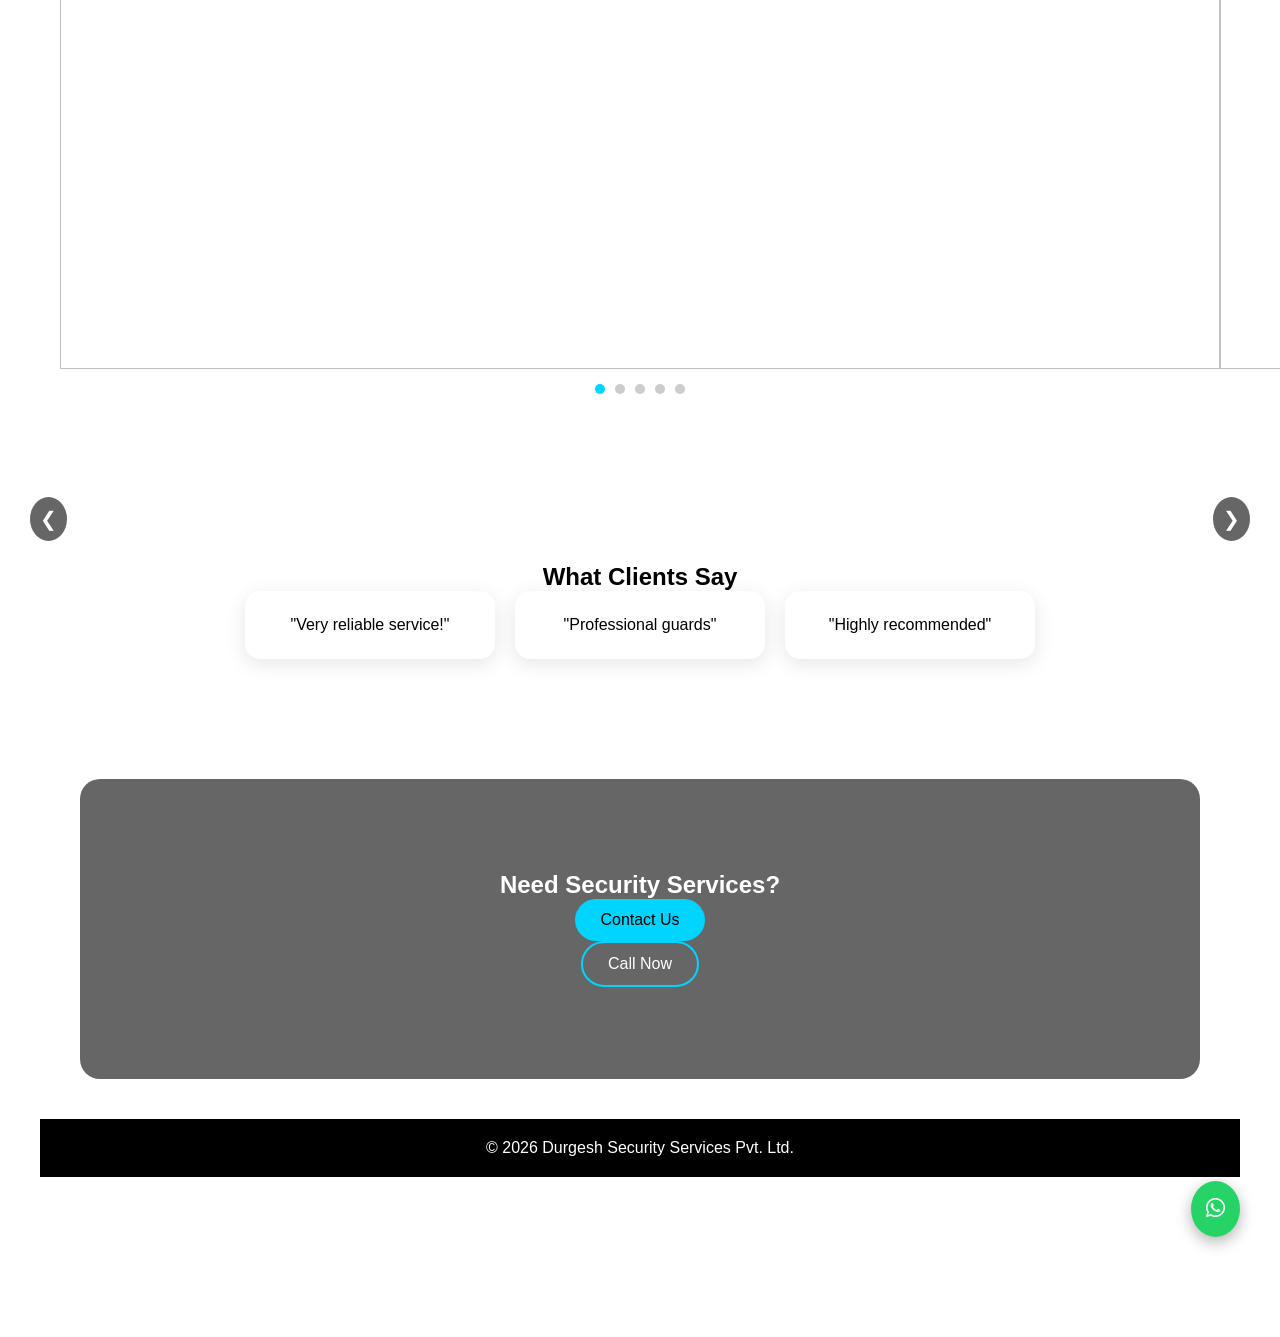
==== commit f806f561: "Add files via upload" ====
--- a/index.html
+++ b/index.html
@@ -3,739 +3,125 @@
 <head>
 <meta charset="UTF-8">
 <meta name="viewport" content="width=device-width, initial-scale=1.0">
-<title>Durgesh Security Services Pvt. Ltd.</title>
+<title>Durgesh Security Services</title>
 
-<link rel="preconnect" href="https://fonts.googleapis.com">
-<link rel="preconnect" href="https://fonts.gstatic.com" crossorigin>
-<link href="https://fonts.googleapis.com/css2?family=Poppins:wght@300;400;500;600;700&display=swap" rel="stylesheet">
-
+<link rel="stylesheet" href="style.css">
 <link rel="stylesheet" href="https://cdnjs.cloudflare.com/ajax/libs/font-awesome/6.5.0/css/all.min.css">
-
-<style>
-/* RESET */
-* {
-    margin: 0;
-    padding: 0;
-    box-sizing: border-box;
-}
-
-body {
-}
-
-/* NAVBAR */
-nav {
-    position: fixed;
-    top: 0;
-    width: 100%;
-    background: #000;
-    padding: 15px 40px;
-    display: flex;
-    justify-content: space-between;
-    align-items: center;
-    color: white;
-}
-
-nav h2 {
-    color: #00d4ff;
-    cursor: pointer;
-}
-
-nav h2:hover {
-    text-shadow: 0 0 10px #00d4ff;
-}
-
-.logo {
-    color: #00d4ff;
-    cursor: pointer;
-    font-size: 24px;
-    font-weight: bold;
-    transition: text-shadow 0.3s ease;
-}
-
-.logo:hover {
-    text-shadow: 0 0 10px #00d4ff;
-}
-
-nav ul {
-    display: flex;
-    list-style: none;
-}
-
-nav ul li {
-    margin-left: 25px;
-}
-
-nav ul li a {
-    color: white;
-    text-decoration: none;
-    padding: 5px 10px;
-}
-
-nav ul li a:hover {
-    color: #00d4ff;
-    background: rgba(0, 212, 255, 0.1);
-}
-
-/* MENU BUTTON */
-.menu-btn {
-    display: none;
-    font-size: 25px;
-    cursor: pointer;
-}
-
-.menu-toggle {
-    display: none;
-    font-size: 25px;
-    cursor: pointer;
-
-}
-
-.hero p {
-    margin: 20px 0;
-    font-size: 18px;
-}
-
-/* BUTTON */
-.btn {
-    padding: 12px 25px;
-    background: #00d4ff;
-    color: black;
-    text-decoration: none;
-    margin: 5px;
-}
-
-.btn:hover {
-    background: white;
-}
-
-/* SECTION */
-section {
-    padding: 80px 20px;
-    text-align: center;
-}
-
-h2 {
-    margin-bottom: 20px;
-    font-size: 32px;
-}
-
-/* SERVICES */
-.services {
-    display: flex;
-    justify-content: center;
-    flex-wrap: wrap;
-}
-
-/* CARD */
-.card {
-    background: white;
-    padding: 25px;
-    width: 300px;
-    margin: 15px;
-    transition: transform 0.3s ease, box-shadow 0.3s ease;
-}
-
-.card i {
-    font-size: 35px;
-    color: #00d4ff;
-    margin-bottom: 10px;
-}
-
-.card:hover {
-    transform: scale(1.05);
-    box-shadow: 0 10px 30px rgba(0, 0, 0, 0.2);
-}
-
-/* HIRE BUTTON */
-.hire-btn {
-    display: inline-block;
-    margin-top: 15px;
-    padding: 10px 20px;
-    background: #00d4ff;
-    color: black;
-    border-radius: 5px;
-    text-decoration: none;
-}
-
-.hire-btn:hover {
-    background: black;
-    color: white;
-}
-
-/* ABOUT */
-.about-container {
-    display: flex;
-    align-items: center;
-    flex-wrap: wrap;
-}
-
-.about-text {
-    flex: 1;
-    text-align: left;
-    margin-right: 40px;
-}
-
-.about-image {
-    flex: 1;
-}
-
-.about-image img {
-    width: 100%;
-    border-radius: 10px;
-}
-
-/* CONTACT */
-.contact input,
-.contact textarea {
-    width: 80%;
-    padding: 12px;
-    margin: 10px;
-    border: 1px solid #ccc;
-}
-
-.contact button {
-    padding: 12px 20px;
-    background: #00d4ff;
-    border: none;
-    cursor: pointer;
-    margin: 5px;
-}
-
-/* FOOTER */
-footer {
-    background: #111;
-    color: white;
-    padding: 20px;
-}
-
-/* REVEAL ANIMATION */
-.reveal {
-    transform: translateY(30px);
-    transition: transform 0.6s ease;
-}
-
-.reveal.active {
-    transform: translateY(0);
-}
-
-/* LOADING SCREEN */
-.loader {
-    position: fixed;
-    top: 0;
-    left: 0;
-    width: 100%;
-    height: 100%;
-    background: rgba(0,0,0,0.8);
-    display: flex;
-    flex-direction: column;
-    justify-content: center;
-    align-items: center;
-    z-index: 9999;
-    color: white;
-    font-size: 18px;
-}
-
-.spinner {
-    width: 50px;
-    height: 50px;
-    border: 5px solid #00d4ff;
-    border-top: 5px solid transparent;
-    border-radius: 50%;
-    margin-bottom: 20px;
-}
-
-.whatsapp {
-    position: fixed;
-    bottom: 20px;
-    right: 20px;
-    background: #25D366;
-    color: white;
-    padding: 15px;
-    border-radius: 50%;
-    font-size: 20px;
-    transition: transform 0.3s ease, box-shadow 0.3s ease;
-}
-
-.whatsapp:hover {
-    transform: scale(1.1);
-    box-shadow: 0 5px 15px rgba(0, 0, 0, 0.3);
-}
-
-/* MOBILE DESIGN */
-@media(max-width: 768px) {
-
-    nav {
-        padding: 10px 20px;
-    }
-
-  .nav-links {
-    display: none;
-    flex-direction: column;
-    position: absolute;
-    top: 60px;
-    right: -200px; /* start off-screen */
-    width: 200px;
-    background: #111;
-    padding: 15px;
-    transition: right 0.3s ease;
-  }
-
-  .nav-links.active {
-    right: 0; /* slide in */
-  }
-
-    .menu-toggle {
-        display: block;
-    }
-
-    .hero h1 {
-        font-size: 28px;
-    }
-
-    .hero p {
-        font-size: 14px;
-    }
-
-    .card {
-        width: 90%;
-    }
-
-    .contact input,
-    .contact textarea {
-        width: 95%;
-    }
-
-    .about-container {
-        flex-direction: column;
-        text-align: center;
-    }
-}
-/* FORM BOX */
-.form-box {
-    max-width: 400px;
-    margin: auto;
-    background: white;
-    padding: 30px;
-    border-radius: 15px;
-    box-shadow: 0 10px 30px rgba(0,0,0,0.1);
-}
-
-/* INPUT GROUP */
-.input-group {
-    position: relative;
-    margin-bottom: 20px;
-}
-
-/* INPUTS */
-.input-group input,
-.input-group textarea {
-    width: 100%;
-    padding: 12px;
-    border: 1px solid #ccc;
-    outline: none;
-    font-size: 14px;
-    border-radius: 5px;
-}
-
-/* LABEL */
-.input-group label {
-    position: absolute;
-    left: 12px;
-    top: 12px;
-    color: gray;
-    font-size: 14px;
-    transition: 0.3s;
-    background: white;
-    padding: 0 5px;
-}
-
-/* FLOAT EFFECT */
-.input-group input:focus + label,
-.input-group input:valid + label,
-.input-group textarea:focus + label,
-.input-group textarea:valid + label {
-    top: -8px;
-    font-size: 12px;
-    color: #00d4ff;
-}
-
-/* BUTTON STYLES */
-.btn {
-    display: inline-block;
-    width: 100%;
-    margin-top: 10px;
-}
-
-.btn.secondary {
-    background: black;
-    color: white;
-}
-#successPopup {
-    position: fixed;
-    bottom: 20px;
-    left: 50%;
-    transform: translateX(-50%);
-    background: #00d4ff;
-    color: black;
-    padding: 12px 20px;
-    border-radius: 5px;
-    display: none;
-    z-index: 1000;
-}
-@media(max-width: 768px) {
-
-    .form-box {
-        width: 95%;
-        padding: 20px;
-    }
-
-    .btn {
-        font-size: 14px;
-        padding: 10px;
-    }
-
-}
-.form-box:hover {
-}
-.btn.secondary {
-    background: black;
-    color: white;
-}
-/* NAVBAR */
-.navbar {
-  display: flex;
-  justify-content: space-between;
-  align-items: center;
-  padding: 15px 20px;
-  background: #111;
-  color: white;
-}
-
-.nav-links {
-  display: flex;
-  list-style: none;
-}
-
-.nav-links li {
-  margin: 0 10px;
-}
-
-.nav-links a {
-  color: white;
-  text-decoration: none;
-}
-
-/* Hamburger icon */
-.menu-toggle {
-  display: none;
-  font-size: 24px;
-  cursor: pointer;
-}
-</style>
 </head>
 
 <body>
 
 <!-- NAVBAR -->
 <nav class="navbar">
-  <div class="logo">Durgesh Security</div>
+    <h2>Durgesh Security Services</h2>
 
-  <div class="menu-toggle" onclick="toggleMenu()">☰</div>
+    <div class="menu-btn" onclick="toggleMenu()">
+        <i class="fa-solid fa-bars"></i>
+    </div>
 
-  <ul class="nav-links" id="navLinks">
-  <li><a href="index.html">Home</a></li>
-  <li><a href="services.html">Services</a></li>
-  <li><a href="about.html">About</a></li>
-  <li><a href="complaint.html">Complaint</a></li>
-  <li><a href="job.html">Apply Job</a></li>
-  <li><a href="contact.html">Contact</a></li>
-</ul>
+    <ul id="nav-links">
+        <li><a href="index.html">Home</a></li>
+        <li><a href="services.html">Services</a></li>
+        <li><a href="about.html">About</a></li>
+        <li><a href="contact.html">Contact</a></li>
+        <li><a href="apply.html">Apply</a></li>
+        <li><a href="complaint.html">Complaint</a></li>
+    </ul>
 </nav>
 <!-- HERO -->
 <section class="hero">
-    <div>
-        <h1>Durgesh Security Services Pvt. Ltd.</h1>
-        <h3>Trusted Security Solutions Since 1993</h3>
-        <p>Providing Professional Security Guards Across Muzaffarpur & Nearby Regions</p>
+<div class="hero-content">
+<h1 class="fade-in">Trusted Security Since 1993</h1>
+<p class="fade-in delay">Professional Guards in Muzaffarpur</p>
 
-        <a href="contact.html" class="btn">Hire Security Guards</a>
-        <a href="tel:+917764944794" class="btn">Call Now</a>
-    </div>
+<a href="#" class="btn">Hire Now</a>
+<a href="tel:+917764944794" class="btn outline">Call Now</a>
+</div>
 </section>
 
-<!-- COMPANY HIGHLIGHTS -->
-<section class="reveal">
-    <h2>Company Overview</h2>
-
-    <p>
-    Established in 1993, Durgesh Security Services Pvt. Ltd. is a well-recognized
-    and trusted security service provider based in Muzaffarpur, Bihar.
-    </p>
-
-    <p>
-    With decades of experience, we specialize in providing trained, verified,
-    and disciplined security personnel for residential, corporate,
-    and industrial sectors.
-    </p>
+<!-- STATS -->
+<section class="stats">
+<div class="stat"><h2>30+</h2><p>Years Experience</p></div>
+<div class="stat"><h2>500+</h2><p>Clients</p></div>
+<div class="stat"><h2>1000+</h2><p>Guards</p></div>
 </section>
 
 <!-- SERVICES -->
 <section class="reveal">
-    <h2>Our Professional Services</h2>
+<h2>Our Services</h2>
 
-    <div class="services">
+<<div class="card">
 
-        <div class="card">
-            <i class="fa-solid fa-user-shield"></i>
-            <h3>Security Guards</h3>
-            <p>Highly trained and verified guards ensuring safety at all times.</p>
-            <a href="contact.html" class="hire-btn">Hire Now</a>
+    <i class="fa fa-user-shield"></i>
+    <h3>Security Guards</h3>
+    <p>Trained guards for homes, offices & events.</p>
+
+    <a href="contact.html" class="card-btn">
+        <i class="fa fa-phone"></i> Hire Now
+    </a>
+
+</div>
+<section class="gallery reveal">
+    <section class="slider-section">
+    <h2>Our Work Gallery</h2>
+
+    <div class="slider" id="slider">
+
+        <div class="slides" id="slides">
+            <img src="images/g1.jpg">
+            <img src="images/g2.jpg">
+            <img src="images/g3.jpg">
+            <img src="images/g4.jpg">
+            <img src="images/g5.jpg">
         </div>
 
-        <div class="card">
-            <i class="fa-solid fa-building-shield"></i>
-            <h3>Corporate Security</h3>
-            <p>Complete security solutions for offices, banks & institutions.</p>
-            <a href="contact.html" class="hire-btn">Hire Now</a>
-        </div>
+        <!-- ARROWS -->
+        <span class="prev" onclick="moveSlide(-1)">❮</span>
+        <span class="next" onclick="moveSlide(1)">❯</span>
 
-        <div class="card">
-            <i class="fa-solid fa-people-roof"></i>
-            <h3>Residential Security</h3>
-            <p>Safety and protection for homes, apartments & societies.</p>
-            <a href="contact.html" class="hire-btn">Hire Now</a>
-        </div>
+        <!-- DOTS -->
+        <div class="dots" id="dots"></div>
 
     </div>
 </section>
 
-<!-- ABOUT -->
+
+<!-- LIGHTBOX -->
+<div id="lightbox" onclick="closeImage()">
+    <img id="lightbox-img">
+</div>
+
+<!-- TESTIMONIALS -->
 <section class="reveal">
-    <h2>About Our Company</h2>
+<h2>What Clients Say</h2>
 
-    <div class="about-container">
-
-        <div class="about-text">
-            <p>
-            Durgesh Security Services Pvt. Ltd. has been delivering trusted
-            security services for over 30 years.
-            </p>
-
-            <p>
-            Our team consists of professionally trained personnel dedicated to
-            maintaining discipline, vigilance, and safety.
-            </p>
-
-            <p>
-            We are committed to providing reliable and affordable security
-            solutions tailored to client needs.
-            </p>
-        </div>
-
-        <div class="about-image">
-            <img src="Images/about.jpg" alt="Security Team">
-        </div>
-
-    </div>
-</section>
-<section class="reveal">
-    <h2>Company Overview & Financial Strength</h2>
-
-    <div class="services">
-
-        <div class="card">
-            <h3>Established</h3>
-            <p>1993</p>
-        </div>
-
-        <div class="card">
-            <h3>Experience</h3>
-            <p>30+ Years in Security Services</p>
-        </div>
-
-        <div class="card">
-            <h3>Authorized Capital</h3>
-            <p>₹2,00,000</p>
-        </div>
-
-        <div class="card">
-            <h3>Paid-up Capital</h3>
-            <p>₹1,01,500</p>
-        </div>
-
-    </div>
-</section>
-<section class="reveal">
-    <h2>Our Location</h2>
-
-    <div class="map-container">
-        <iframe 
-            src="https://www.google.com/maps/embed?pb=!1m18!1m12!1m3!1d7164.36185959714!2d85.37959456443788!3d26.125643083304325!2m3!1f0!2f0!3f0!3m2!1i1024!2i768!4f13.1!3m3!1m2!1s0x39ed10f10a15a3c5%3A0x7b3790bfdf172a14!2sNew%20Market%2C%20Saraiyaganj%2C%20Muzaffarpur!5e0!3m2!1sen!2sin!4v1775369619908!5m2!1sen!2sin"
-            title="Durgesh Security Services location map"
-            allowfullscreen
-            loading="lazy"
-            referrerpolicy="no-referrer-when-downgrade">
-        </iframe>
-    </div>
+<div class="services">
+<div class="card">"Very reliable service!"</div>
+<div class="card">"Professional guards"</div>
+<div class="card">"Highly recommended"</div>
+</div>
 </section>
 
-<!-- WHY CHOOSE US -->
-<section class="reveal">
-    <h2>Why Choose Durgesh Security?</h2>
+<!-- CTA -->
+<section class="cta-banner">
+<div class="cta-overlay">
+<h2>Need Security Services?</h2>
 
-    <p>✔ Established in 1993 – 30+ Years Experience</p>
-    <p>✔ Verified & Trained Security Personnel</p>
-    <p>✔ 24/7 Reliable Security Services</p>
-    <p>✔ Trusted by Businesses & Residents</p>
-    <p>✔ Based in Muzaffarpur, Bihar</p>
-</section>
-
-<!-- CONTACT INFO SECTION (BIG TRUST BOOST) -->
-<section class="reveal">
-    <h2>Contact Information</h2>
-
-    <p><strong>📍 Address:</strong> New Market, Sarai Ganj, Muzaffarpur, Bihar</p>
-    <p><strong>📧 Email:</strong> Dcorporate@rediffmail.com</p>
-    <p><strong>📞 Phone:</strong> +917764944794</p>
-</section>
-
-<!-- CALL TO ACTION -->
-<section class="reveal">
-    <h2>Looking for Reliable Security Services?</h2>
-    <p>Contact us today to hire professional security guards for your needs.</p>
-
-    <a href="contact.html" class="btn">Get in Touch</a>
+<a href="#" class="btn">Contact Us</a>
+<a href="tel:+917764944794" class="btn outline">Call Now</a>
+</div>
 </section>
 
 <!-- FOOTER -->
 <footer>
-    <p>© 2026 Durgesh Security Services Pvt. Ltd. | All Rights Reserved</p>
+<p>© 2026 Durgesh Security Services Pvt. Ltd.</p>
 </footer>
 
-<!-- WHATSAPP -->
+<!-- WHATSAPP FLOAT -->
 <a href="https://wa.me/917764944794" class="whatsapp">
-    <i class="fa-brands fa-whatsapp"></i>
+<i class="fa-brands fa-whatsapp"></i>
 </a>
 
-<!-- LOADING SCREEN -->
-<div id="loader" class="loader">
-    <div class="spinner"></div>
-    <p>Loading...</p>
-</div>
-
-<script>
-//  WHATSAPP FORM
-function handleContact(e) {
-    e.preventDefault();
-
-    let name = document.getElementById("name").value;
-    let phone = document.getElementById("phone").value;
-    let email = document.getElementById("email").value;
-    let service = document.getElementById("service") ? document.getElementById("service").value : "";
-    let message = document.getElementById("message").value;
-
-    if (name === "" || phone === "") {
-        alert("Please fill required fields");
-        return;
-    }
-
-    let url = "https://wa.me/917764944794?text="
-        + "Name: " + name + "%0a"
-        + "Phone: " + phone + "%0a"
-        + (email ? "Email: " + email + "%0a" : "")
-        + (service ? "Service: " + service + "%0a" : "")
-        + "Requirement: " + message;
-
-    window.open(url, "_blank");
-
-    // SUCCESS POPUP
-    let popup = document.getElementById("successPopup");
-    if (popup) {
-        popup.style.display = "block";
-
-        setTimeout(() => {
-            popup.style.display = "none";
-        }, 3000);
-    }
-
-    // RESET FORM
-    document.querySelector("form").reset();
-}
-
-// ✨ SCROLL ANIMATION
-function revealOnScroll() {
-    let elements = document.querySelectorAll(".reveal");
-
-    elements.forEach((el) => {
-        let windowHeight = window.innerHeight;
-        let elementTop = el.getBoundingClientRect().top;
-
-        if (elementTop < windowHeight - 100) {
-            el.classList.add("active");
-        }
-    });
-}
-
-window.addEventListener("scroll", revealOnScroll);
-window.addEventListener("load", revealOnScroll); // Trigger on load as well
-
-// ⏳ LOADING SCREEN
-function hideLoader() {
-    let loader = document.getElementById("loader");
-    if (loader) {
-        loader.style.display = "none";
-    }
-}
-
-window.addEventListener("load", hideLoader);
-document.addEventListener("DOMContentLoaded", hideLoader); // Also hide on DOM ready
-
-// Fallback: hide loader after 3 seconds
-setTimeout(hideLoader, 3000);
-
-// NAVIGATION LOADING
-document.addEventListener("DOMContentLoaded", () => {
-    const pageLinks = document.querySelectorAll('a[href*=".html"]');
-    pageLinks.forEach(link => {
-        link.addEventListener('click', function(e) {
-            e.preventDefault();
-            const href = this.getAttribute('href');
-            showLoader(href);
-        });
-    });
-});
-
-function showLoader(targetUrl) {
-    const loader = document.getElementById("loader");
-    if (loader) {
-        loader.style.display = "flex";
-        setTimeout(() => {
-            window.location.href = targetUrl;
-        }, 1000); // 1 second delay
-    } else {
-        window.location.href = targetUrl;
-    }
-}
-function sendEmail() {
-    let name = document.getElementById("name").value;
-    let phone = document.getElementById("phone").value;
-    let email = document.getElementById("email").value;
-    let message = document.getElementById("message").value;
-
-    let mail = "mailto:Dcorporate@rediffmail.com"
-        + "?subject=Security Service Inquiry"
-        + "&body="
-        + "Name: " + name + "%0a"
-        + "Phone: " + phone + "%0a"
-        + "Email: " + email + "%0a"
-        + "Requirement: " + message;
-
-    window.location.href = mail;
-}
-function toggleMenu() {
-    document.querySelector(".nav-links").classList.toggle("active");
-    document.querySelector(".menu-toggle").classList.toggle("active");
-}
-</script>
+<script src="script.js"></script>
 </body>
 </html>
--- a/style.css
+++ b/style.css
@@ -0,0 +1,471 @@
+/* RESET */
+*{
+margin:0;
+padding:0;
+box-sizing:border-box;
+font-family:'Segoe UI',sans-serif;
+}
+
+/* NAVBAR */
+.navbar{
+display:flex;
+justify-content:space-between;
+align-items:center;
+padding:15px 30px;
+position:fixed;
+width:100%;
+top:0;
+background:rgba(0,0,0,0.6);
+backdrop-filter:blur(10px);
+color:white;
+z-index:1000;
+}
+
+.navbar ul{
+display:flex;
+list-style:none;
+}
+
+.navbar ul li{
+margin:0 10px;
+}
+
+.navbar a{
+color:white;
+text-decoration:none;
+}
+
+.menu-btn{
+display:none;
+font-size:22px;
+cursor:pointer;
+}
+
+/* HERO */
+.hero{
+height:100vh;
+display:flex;
+justify-content:center;
+align-items:center;
+text-align:center;
+color:white;
+
+background:linear-gradient(rgba(0,0,0,0.7),rgba(0,0,0,0.7)),
+url('images/hero.jpg') center/cover no-repeat;
+}
+
+.hero-content h1{
+font-size:40px;
+margin-bottom:10px;
+}
+
+/* BUTTON */
+.btn{
+padding:12px 25px;
+background:#00d4ff;
+color:black;
+border-radius:30px;
+text-decoration:none;
+transition:0.3s;
+}
+
+.btn:hover{
+background:white;
+}
+
+.outline{
+background:transparent;
+border:2px solid #00d4ff;
+color:white;
+}
+
+/* CTA */
+.cta-banner{
+height:300px;
+margin:40px;
+border-radius:20px;
+overflow:hidden;
+position:relative;
+background:url('images/cta.jpg') center/cover;
+}
+
+.cta-overlay{
+position:absolute;
+inset:0;
+background:rgba(0,0,0,0.6);
+display:flex;
+flex-direction:column;
+align-items:center;
+justify-content:center;
+color:white;
+}
+
+.cta-whatsapp{
+position:absolute;
+bottom:20px;
+right:20px;
+background:#25D366;
+padding:12px;
+border-radius:50%;
+color:white;
+}
+
+/* SERVICES */
+section{
+padding:80px 20px;
+text-align:center;
+}
+
+.services{
+display:flex;
+gap:20px;
+justify-content:center;
+flex-wrap:wrap;
+}
+
+.card{
+padding:30px;
+width:250px;
+background:white;
+border-radius:15px;
+box-shadow:0 5px 20px rgba(0,0,0,0.1);
+transition:0.3s;
+}
+
+.card:hover{
+transform:translateY(-10px);
+}
+
+/* FOOTER */
+footer{
+background:black;
+color:white;
+text-align:center;
+padding:20px;
+}
+
+/* MOBILE */
+@media(max-width:768px){
+
+.menu-btn{display:block}
+
+.navbar ul{
+display:none;
+flex-direction:column;
+position:absolute;
+top:60px;
+right:0;
+background:black;
+width:200px;
+}
+
+.navbar ul.active{display:flex}
+
+.hero-content h1{
+font-size:28px;
+}
+
+}
+/* STATS */
+.stats{
+display:flex;
+justify-content:center;
+gap:30px;
+padding:40px;
+background:#f5f5f5;
+}
+
+.stat h2{
+font-size:30px;
+color:#00d4ff;
+}
+
+/* ANIMATIONS */
+.fade-in{
+opacity:0;
+animation:fade 1s forwards;
+}
+
+.delay{
+animation-delay:0.5s;
+}
+
+@keyframes fade{
+to{opacity:1;}
+}
+
+/* CARD ICON */
+.card i{
+font-size:30px;
+margin-bottom:10px;
+color:#00d4ff;
+}
+
+/* WHATSAPP FLOAT */
+.whatsapp{
+position:fixed;
+bottom:20px;
+right:20px;
+background:#25D366;
+color:white;
+padding:15px;
+border-radius:50%;
+font-size:20px;
+}
+/* GALLERY */
+.gallery-container{
+    display:grid;
+    grid-template-columns:repeat(auto-fit,minmax(250px,1fr));
+    gap:15px;
+    padding:20px;
+}
+
+.gallery-container img{
+    width:100%;
+    height:200px;
+    object-fit:cover;
+    border-radius:10px;
+    cursor:pointer;
+    transition:0.3s;
+}
+
+.gallery-container img:hover{
+    transform:scale(1.05);
+}
+
+/* LIGHTBOX */
+#lightbox{
+    position:fixed;
+    top:0;
+    left:0;
+    width:100%;
+    height:100%;
+    background:rgba(0,0,0,0.9);
+    display:none;
+    justify-content:center;
+    align-items:center;
+}
+
+#lightbox img{
+    max-width:90%;
+    max-height:80%;
+    border-radius:10px;
+}
+/* SLIDER */
+
+.slides img{
+    width:100%;
+    height:400px;       /* FIXED HEIGHT */
+    object-fit:cover;   /* CROPS IMAGE PERFECTLY */
+    flex-shrink:0;      /* IMPORTANT */
+}
+@media(max-width:768px){
+    .slides img{
+        height:250px;
+    }
+}
+
+.slides{
+    display:flex;
+    transition:0.5s ease;
+}
+
+.slides img{
+    width:100%;
+    height:400px;
+    object-fit:cover;
+}
+
+/* ARROWS */
+.prev,.next{
+    position:absolute;
+    top:50%;
+    transform:translateY(-50%);
+    background:rgba(0,0,0,0.6);
+    color:white;
+    padding:10px;
+    cursor:pointer;
+    border-radius:50%;
+}
+
+.prev{left:10px;}
+.next{right:10px;}
+
+/* DOTS */
+.dots{
+    text-align:center;
+    margin-top:10px;
+}
+
+.dots span{
+    height:10px;
+    width:10px;
+    margin:5px;
+    display:inline-block;
+    background:#ccc;
+    border-radius:50%;
+    cursor:pointer;
+}
+
+.dots .active{
+    background:#00d4ff;
+}
+
+/* BUTTONS */
+.prev, .next{
+    position:absolute;
+    top:50%;
+    transform:translateY(-50%);
+    background:rgba(0,0,0,0.6);
+    color:white;
+    padding:10px;
+    cursor:pointer;
+    font-size:20px;
+    border-radius:50%;
+}
+
+.prev{ left:10px; }
+.next{ right:10px; }
+/* PAGE SECTIONS */
+.page-section{
+padding:100px 20px 40px;
+text-align:center;
+}
+
+/* ABOUT */
+.about-box{
+display:flex;
+gap:20px;
+align-items:center;
+flex-wrap:wrap;
+justify-content:center;
+}
+
+.about-box img{
+width:300px;
+border-radius:10px;
+}
+
+/* FORM */
+.form-box{
+max-width:400px;
+margin:auto;
+display:flex;
+flex-direction:column;
+}
+
+.form-box input,
+.form-box textarea,
+.form-box select{
+margin:10px 0;
+padding:12px;
+border-radius:5px;
+border:1px solid #ccc;
+}
+
+/* CONTACT INFO */
+.contact-info{
+margin-top:20px;
+}
+
+/* MOBILE */
+@media(max-width:768px){
+
+.about-box{
+flex-direction:column;
+}
+
+.page-section{
+padding-top:80px;
+}
+
+}
+/* BUTTON HOVER */
+.btn{
+    transition:0.3s;
+}
+
+.btn:hover{
+    transform:scale(1.05);
+    box-shadow:0 0 15px rgba(0,212,255,0.6);
+}
+
+/* CARD HOVER */
+.card:hover{
+    transform:translateY(-10px) scale(1.02);
+}
+
+/* POPUP */
+.popup{
+    position:fixed;
+    bottom:20px;
+    left:50%;
+    transform:translateX(-50%);
+    background:#00d4ff;
+    padding:15px 25px;
+    border-radius:10px;
+    display:none;
+}
+
+/* SCROLL ANIMATION */
+.reveal{
+    opacity:0;
+    transform:translateY(50px);
+    transition:1s;
+}
+/* MOBILE IMPROVEMENT */
+@media(max-width:768px){
+
+.hero-content h1{
+    font-size:24px;
+}
+
+.btn{
+    width:80%;
+    text-align:center;
+}
+
+}
+html{
+    scroll-behavior:smooth;
+}
+/* CARD FIX */
+.card{
+    display:flex;
+    flex-direction:column;
+    justify-content:space-between;
+    padding:25px;
+    height:100%;
+}
+
+/* BUTTON INSIDE CARD */
+.card-btn{
+    margin-top:15px;
+    padding:10px;
+    text-align:center;
+    background:#00d4ff;
+    color:black;
+    border-radius:8px;
+    text-decoration:none;
+    font-weight:600;
+    transition:0.3s;
+}
+
+/* HOVER EFFECT */
+.card-btn:hover{
+    background:black;
+    color:#00d4ff;
+    transform:scale(1.05);
+}
+.whatsapp{
+    position:fixed;
+    bottom:20px;
+    right:20px;
+    background:#25D366;
+    color:white;
+    padding:15px;
+    border-radius:50%;
+    font-size:22px;
+    z-index:9999;
+    box-shadow:0 5px 15px rgba(0,0,0,0.3);
+}
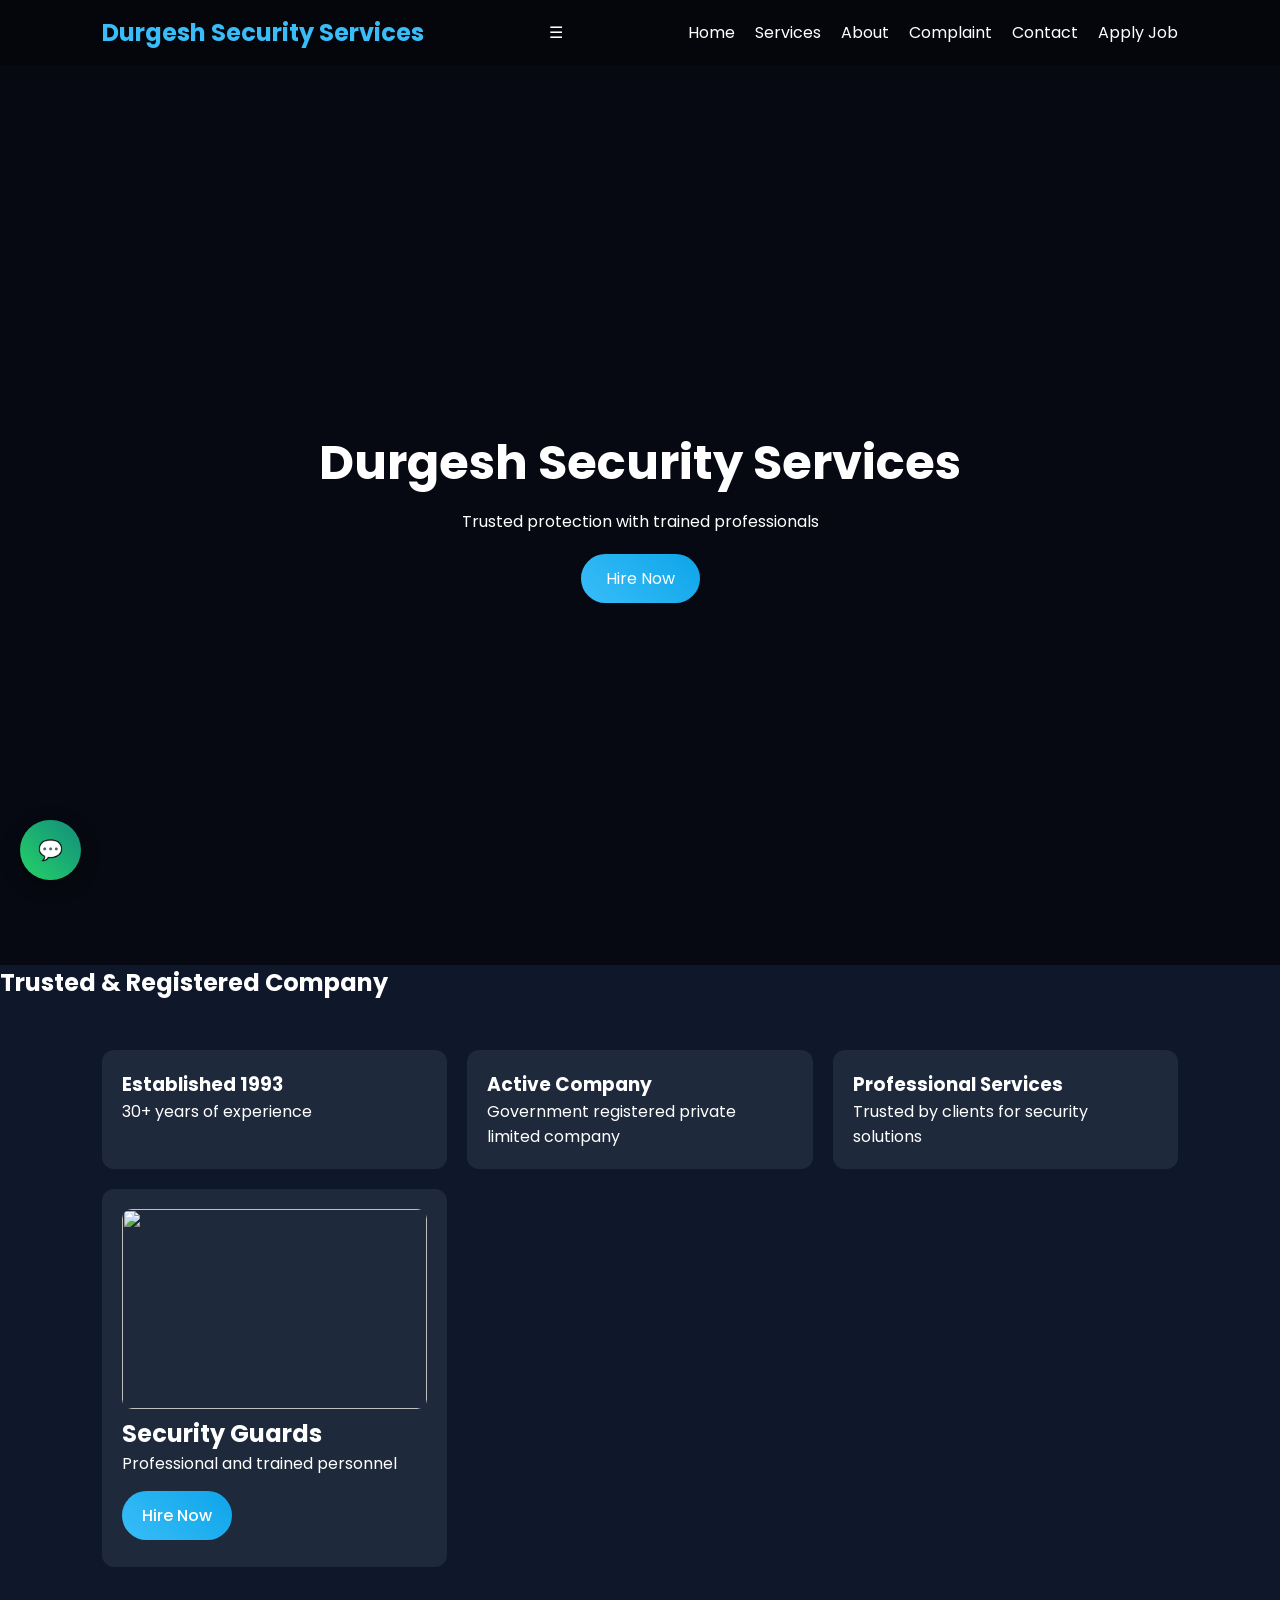
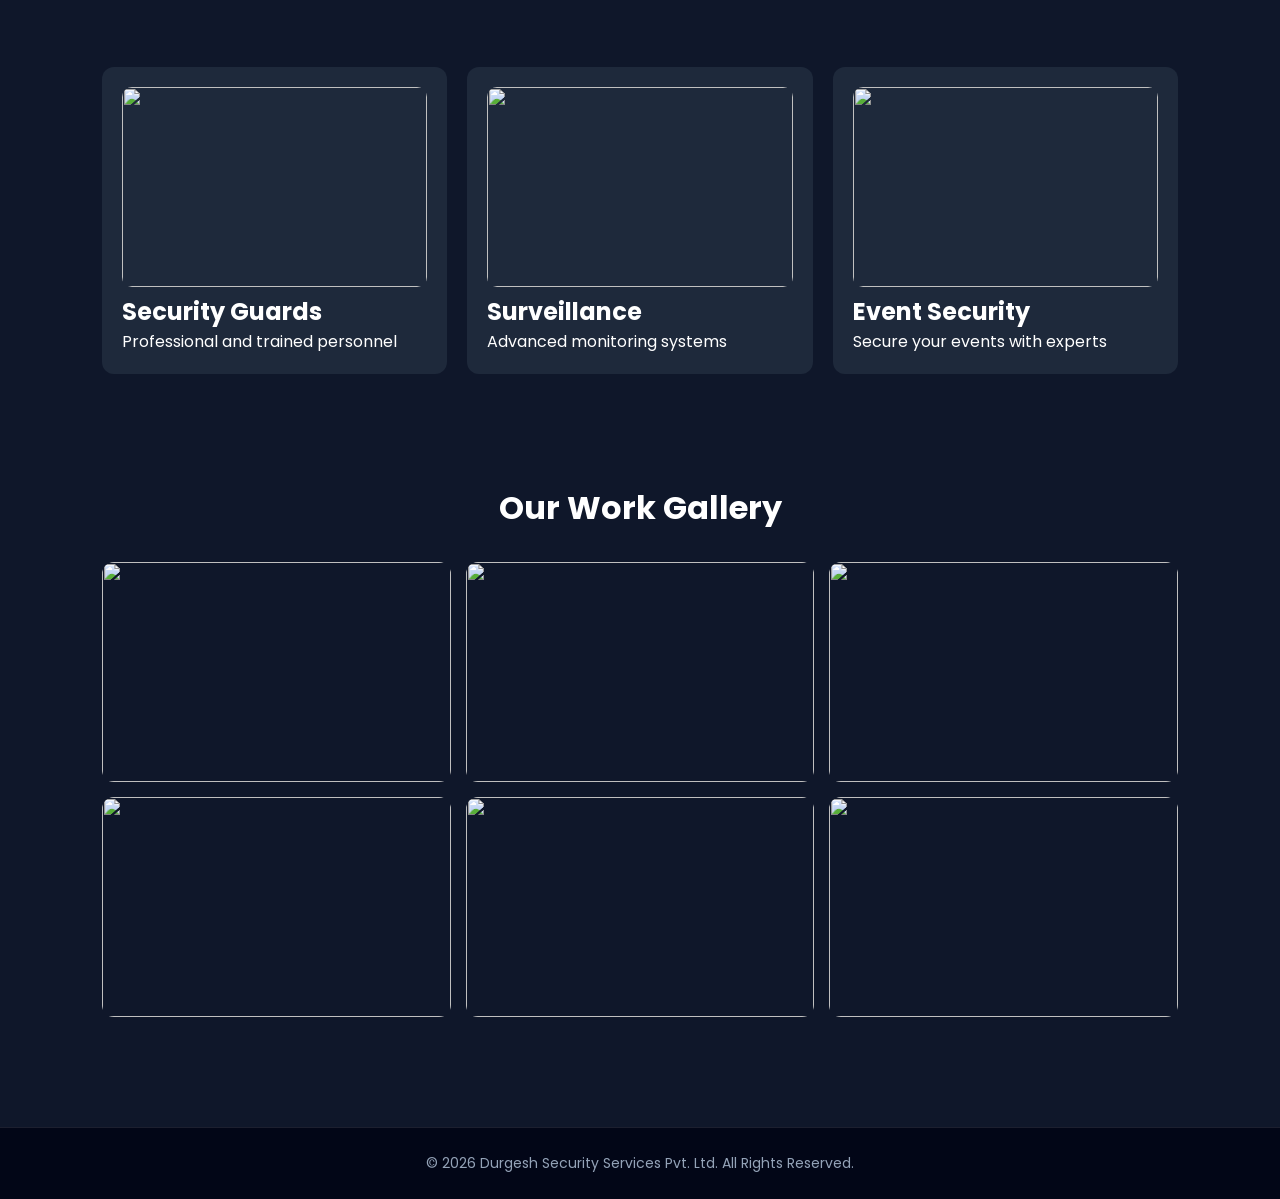
==== commit c4bd125c: "Add files via upload" ====
--- a/index.html
+++ b/index.html
@@ -3,125 +3,105 @@
 <head>
 <meta charset="UTF-8">
 <meta name="viewport" content="width=device-width, initial-scale=1.0">
-<title>Durgesh Security Services</title>
+<title> Durgesh Security Services </title>
 
 <link rel="stylesheet" href="style.css">
-<link rel="stylesheet" href="https://cdnjs.cloudflare.com/ajax/libs/font-awesome/6.5.0/css/all.min.css">
+<link href="https://fonts.googleapis.com/css2?family=Poppins:wght@300;500;700&display=swap" rel="stylesheet">
 </head>
 
 <body>
 
-<!-- NAVBAR -->
-<nav class="navbar">
-    <h2>Durgesh Security Services</h2>
+<nav>
+  <h1> Durgesh Security Services</h1>
+  <div class="menu-btn" onclick="toggleMenu()">☰</div>
+  <ul id="navLinks">
+    <li><a href="index.html">Home</a></li>
+    <li><a href="services.html">Services</a></li>
+    <li><a href="about.html">About</a></li>
+    <li><a href="complaint.html">Complaint</a></li>
+    <li><a href="contact.html">Contact</a></li>
+    <li><a href="apply.html">Apply Job</a></li>
+  </ul>
+</nav>
 
-    <div class="menu-btn" onclick="toggleMenu()">
-        <i class="fa-solid fa-bars"></i>
+<section class="hero">
+  <div class="hero-overlay"></div>
+
+  <div class="hero-content">
+    <h1 class="reveal">Durgesh Security Services</h1>
+    <p class="reveal">Trusted protection with trained professionals</p>
+
+    <a href="contact.html" class="btn reveal">Hire Now</a>
+  </div>
+</section>
+<section class="trust">
+  <h2>Trusted & Registered Company</h2>
+
+  <div class="cards">
+    <div class="card reveal">
+      <h3>Established 1993</h3>
+      <p>30+ years of experience</p>
     </div>
 
-    <ul id="nav-links">
-        <li><a href="index.html">Home</a></li>
-        <li><a href="services.html">Services</a></li>
-        <li><a href="about.html">About</a></li>
-        <li><a href="contact.html">Contact</a></li>
-        <li><a href="apply.html">Apply</a></li>
-        <li><a href="complaint.html">Complaint</a></li>
-    </ul>
-</nav>
-<!-- HERO -->
-<section class="hero">
-<div class="hero-content">
-<h1 class="fade-in">Trusted Security Since 1993</h1>
-<p class="fade-in delay">Professional Guards in Muzaffarpur</p>
+    <div class="card reveal">
+      <h3>Active Company</h3>
+      <p>Government registered private limited company</p>
+    </div>
 
-<a href="#" class="btn">Hire Now</a>
-<a href="tel:+917764944794" class="btn outline">Call Now</a>
+    <div class="card reveal">
+      <h3>Professional Services</h3>
+      <p>Trusted by clients for security solutions</p>
+    </div>
+    <div class="card reveal">
+  <img src="images/img1.jpg">
+  <h2>Security Guards</h2>
+  <p>Professional and trained personnel</p>
+
+  <a href="contact.html" class="hire-btn">
+    <span>Hire Now</span>
+  </a>
 </div>
+  </div>
 </section>
 
-<!-- STATS -->
-<section class="stats">
-<div class="stat"><h2>30+</h2><p>Years Experience</p></div>
-<div class="stat"><h2>500+</h2><p>Clients</p></div>
-<div class="stat"><h2>1000+</h2><p>Guards</p></div>
+<section class="cards">
+  <div class="card reveal">
+    <img src="images/img1.jpg">
+    <h2>Security Guards</h2>
+    <p>Professional and trained personnel</p>
+  </div>
+
+  <div class="card reveal">
+    <img src="images/img2.jpg">
+    <h2>Surveillance</h2>
+    <p>Advanced monitoring systems</p>
+  </div>
+
+  <div class="card reveal">
+    <img src="images/img3.jpg">
+    <h2>Event Security</h2>
+    <p>Secure your events with experts</p>
+  </div>
+</section>
+<section class="gallery-section">
+  <h2>Our Work Gallery</h2>
+
+  <div class="gallery">
+    <img src="images/img1.jpg">
+    <img src="images/img2.jpg">
+    <img src="images/img3.jpg">
+    <img src="images/img4.jpg">
+    <img src="images/img5.jpg">
+    <img src="images/img6.jpg">
+  </div>
 </section>
 
-<!-- SERVICES -->
-<section class="reveal">
-<h2>Our Services</h2>
-
-<<div class="card">
-
-    <i class="fa fa-user-shield"></i>
-    <h3>Security Guards</h3>
-    <p>Trained guards for homes, offices & events.</p>
-
-    <a href="contact.html" class="card-btn">
-        <i class="fa fa-phone"></i> Hire Now
-    </a>
-
-</div>
-<section class="gallery reveal">
-    <section class="slider-section">
-    <h2>Our Work Gallery</h2>
-
-    <div class="slider" id="slider">
-
-        <div class="slides" id="slides">
-            <img src="images/g1.jpg">
-            <img src="images/g2.jpg">
-            <img src="images/g3.jpg">
-            <img src="images/g4.jpg">
-            <img src="images/g5.jpg">
-        </div>
-
-        <!-- ARROWS -->
-        <span class="prev" onclick="moveSlide(-1)">❮</span>
-        <span class="next" onclick="moveSlide(1)">❯</span>
-
-        <!-- DOTS -->
-        <div class="dots" id="dots"></div>
-
-    </div>
-</section>
-
-
-<!-- LIGHTBOX -->
-<div id="lightbox" onclick="closeImage()">
-    <img id="lightbox-img">
-</div>
-
-<!-- TESTIMONIALS -->
-<section class="reveal">
-<h2>What Clients Say</h2>
-
-<div class="services">
-<div class="card">"Very reliable service!"</div>
-<div class="card">"Professional guards"</div>
-<div class="card">"Highly recommended"</div>
-</div>
-</section>
-
-<!-- CTA -->
-<section class="cta-banner">
-<div class="cta-overlay">
-<h2>Need Security Services?</h2>
-
-<a href="#" class="btn">Contact Us</a>
-<a href="tel:+917764944794" class="btn outline">Call Now</a>
-</div>
-</section>
-
-<!-- FOOTER -->
-<footer>
-<p>© 2026 Durgesh Security Services Pvt. Ltd.</p>
+<a href="https://wa.me/91XXXXXXXXXX" class="whatsapp">
+  <span>💬</span>
+</a>
+<script src="script.js"></script>
+<footer class="footer">
+  <p>© 2026 Durgesh Security Services Pvt. Ltd. All Rights Reserved.</p>
 </footer>
-
-<!-- WHATSAPP FLOAT -->
-<a href="https://wa.me/917764944794" class="whatsapp">
-<i class="fa-brands fa-whatsapp"></i>
-</a>
-
-<script src="script.js"></script>
 </body>
 </html>
--- a/style.css
+++ b/style.css
@@ -1,471 +1,427 @@
 /* RESET */
-*{
-margin:0;
-padding:0;
-box-sizing:border-box;
-font-family:'Segoe UI',sans-serif;
+* {
+  margin: 0;
+  padding: 0;
+  box-sizing: border-box;
+  font-family: 'Poppins', sans-serif;
+}
+
+/* BODY */
+body {
+  background: #0f172a;
+  color: white;
 }
 
 /* NAVBAR */
-.navbar{
-display:flex;
-justify-content:space-between;
-align-items:center;
-padding:15px 30px;
-position:fixed;
-width:100%;
-top:0;
-background:rgba(0,0,0,0.6);
-backdrop-filter:blur(10px);
-color:white;
-z-index:1000;
-}
-
-.navbar ul{
-display:flex;
-list-style:none;
-}
-
-.navbar ul li{
-margin:0 10px;
-}
-
-.navbar a{
-color:white;
-text-decoration:none;
-}
-
-.menu-btn{
-display:none;
-font-size:22px;
-cursor:pointer;
+nav {
+  display: flex;
+  justify-content: space-between;
+  align-items: center;
+  padding: 15px 8%;
+  background: rgba(0,0,0,0.7);
+  position: sticky;
+  top: 0;
+  z-index: 1000;
+}
+
+nav h1 {
+  color: #38bdf8;
+}
+
+nav ul {
+  display: flex;
+  gap: 20px;
+  list-style: none;
+}
+
+nav a {
+  color: white;
+  text-decoration: none;
+  transition: 0.3s;
+}
+
+nav a:hover {
+  color: #38bdf8;
 }
 
 /* HERO */
-.hero{
-height:100vh;
-display:flex;
-justify-content:center;
-align-items:center;
-text-align:center;
-color:white;
-
-background:linear-gradient(rgba(0,0,0,0.7),rgba(0,0,0,0.7)),
-url('images/hero.jpg') center/cover no-repeat;
-}
-
-.hero-content h1{
-font-size:40px;
-margin-bottom:10px;
+.hero {
+  height: 90vh;
+  display: flex;
+  align-items: center;
+  justify-content: center;
+  text-align: center;
+  background: linear-gradient(to right, #020617, #0f172a);
+}
+
+.hero h1 {
+  font-size: 3rem;
+  animation: fadeIn 1.5s ease-in-out;
 }
 
 /* BUTTON */
-.btn{
-padding:12px 25px;
-background:#00d4ff;
-color:black;
-border-radius:30px;
-text-decoration:none;
-transition:0.3s;
-}
-
-.btn:hover{
-background:white;
-}
-
-.outline{
-background:transparent;
-border:2px solid #00d4ff;
-color:white;
-}
-
-/* CTA */
-.cta-banner{
-height:300px;
-margin:40px;
-border-radius:20px;
-overflow:hidden;
-position:relative;
-background:url('images/cta.jpg') center/cover;
-}
-
-.cta-overlay{
-position:absolute;
-inset:0;
-background:rgba(0,0,0,0.6);
-display:flex;
-flex-direction:column;
-align-items:center;
-justify-content:center;
-color:white;
-}
-
-.cta-whatsapp{
-position:absolute;
-bottom:20px;
-right:20px;
-background:#25D366;
-padding:12px;
-border-radius:50%;
-color:white;
-}
-
-/* SERVICES */
-section{
-padding:80px 20px;
-text-align:center;
-}
-
-.services{
-display:flex;
-gap:20px;
-justify-content:center;
-flex-wrap:wrap;
-}
-
-.card{
-padding:30px;
-width:250px;
-background:white;
-border-radius:15px;
-box-shadow:0 5px 20px rgba(0,0,0,0.1);
-transition:0.3s;
-}
-
-.card:hover{
-transform:translateY(-10px);
-}
-
-/* FOOTER */
-footer{
-background:black;
-color:white;
-text-align:center;
-padding:20px;
+.btn {
+  margin-top: 20px;
+  padding: 12px 25px;
+  background: #38bdf8;
+  border: none;
+  color: black;
+  cursor: pointer;
+  border-radius: 8px;
+  transition: 0.3s;
+}
+
+.btn:hover {
+  transform: scale(1.1);
+  background: #0ea5e9;
+}
+
+/* CARDS */
+.cards {
+  display: grid;
+  grid-template-columns: repeat(3, 1fr);
+  gap: 20px;
+  padding: 50px 8%;
+}
+
+.card {
+  background: #1e293b;
+  padding: 20px;
+  border-radius: 12px;
+  transition: 0.3s;
+}
+
+.card:hover {
+  transform: translateY(-10px);
+}
+
+/* IMAGE FIX */
+.card img {
+  width: 100%;
+  height: 200px;
+  object-fit: cover;
+  border-radius: 10px;
+}
+
+/* ANIMATION */
+@keyframes fadeIn {
+  from {
+    opacity: 0;
+    transform: translateY(30px);
+  }
+  to {
+    opacity: 1;
+    transform: translateY(0);
+  }
+}
+
+/* MOBILE RESPONSIVE */
+@media (max-width: 768px) {
+  nav ul {
+    flex-direction: column;
+    background: black;
+    position: absolute;
+    top: 60px;
+    right: 0;
+    width: 200px;
+    display: none;
+  }
+
+  nav ul.active {
+    display: flex;
+  }
+
+  .cards {
+    grid-template-columns: 1fr;
+  }
+
+  .hero h1 {
+    font-size: 2rem;
+  }
+}
+.page {
+  padding: 80px 10%;
+  text-align: center;
+}
+
+.form {
+  display: flex;
+  flex-direction: column;
+  gap: 15px;
+  max-width: 400px;
+  margin: auto;
+}
+
+.form input, .form textarea {
+  padding: 10px;
+  border-radius: 8px;
+  border: none;
+}
+.map-container {
+  margin-top: 20px;
+  border-radius: 12px;
+  overflow: hidden;
+}
+
+/* LIST STYLE */
+.card ul {
+  text-align: left;
+  margin-top: 10px;
+  padding-left: 20px;
+}
+
+/* BETTER TEXT */
+.page p {
+  margin: 10px 0;
+  line-height: 1.6;
+}
+img {
+  width: 100%;
+  height: 220px;
+  object-fit: cover;
+  border-radius: 12px;
+}
+.whatsapp {
+  position: fixed;
+  bottom: 20px;
+  left: 20px;
+  background: linear-gradient(45deg, #25D366, #128C7E);
+  color: white;
+  padding: 15px 18px;
+  border-radius: 50px;
+  font-size: 20px;
+  box-shadow: 0 5px 20px rgba(0,0,0,0.3);
+  animation: float 2s infinite ease-in-out;
+  z-index: 1000;
+  text-decoration: none;
+}
+
+.whatsapp:hover {
+  transform: scale(1.1);
+}
+
+@keyframes float {
+  0% { transform: translateY(0); }
+  50% { transform: translateY(-8px); }
+  100% { transform: translateY(0); }
+}
+.gallery-section {
+  padding: 60px 8%;
+  text-align: center;
+}
+
+.gallery-section h2 {
+  margin-bottom: 30px;
+  font-size: 2rem;
+}
+
+/* GRID */
+.gallery {
+  display: grid;
+  grid-template-columns: repeat(3, 1fr);
+  gap: 15px;
+}
+
+/* IMAGES */
+.gallery img {
+  width: 100%;
+  height: 220px;
+  object-fit: cover;
+  border-radius: 12px;
+  transition: all 0.4s ease;
+  cursor: pointer;
+}
+
+/* HOVER EFFECT */
+.gallery img:hover {
+  transform: scale(1.08);
+  box-shadow: 0 10px 30px rgba(0,0,0,0.5);
 }
 
 /* MOBILE */
-@media(max-width:768px){
-
-.menu-btn{display:block}
-
-.navbar ul{
-display:none;
-flex-direction:column;
-position:absolute;
-top:60px;
-right:0;
-background:black;
-width:200px;
-}
-
-.navbar ul.active{display:flex}
-
-.hero-content h1{
-font-size:28px;
-}
-
-}
-/* STATS */
-.stats{
-display:flex;
-justify-content:center;
-gap:30px;
-padding:40px;
-background:#f5f5f5;
-}
-
-.stat h2{
-font-size:30px;
-color:#00d4ff;
-}
-
-/* ANIMATIONS */
-.fade-in{
-opacity:0;
-animation:fade 1s forwards;
-}
-
-.delay{
-animation-delay:0.5s;
-}
-
-@keyframes fade{
-to{opacity:1;}
-}
-
-/* CARD ICON */
-.card i{
-font-size:30px;
-margin-bottom:10px;
-color:#00d4ff;
-}
-
-/* WHATSAPP FLOAT */
-.whatsapp{
-position:fixed;
-bottom:20px;
-right:20px;
-background:#25D366;
-color:white;
-padding:15px;
-border-radius:50%;
-font-size:20px;
-}
-/* GALLERY */
-.gallery-container{
-    display:grid;
-    grid-template-columns:repeat(auto-fit,minmax(250px,1fr));
-    gap:15px;
-    padding:20px;
-}
-
-.gallery-container img{
-    width:100%;
-    height:200px;
-    object-fit:cover;
-    border-radius:10px;
-    cursor:pointer;
-    transition:0.3s;
-}
-
-.gallery-container img:hover{
-    transform:scale(1.05);
-}
-
-/* LIGHTBOX */
-#lightbox{
-    position:fixed;
-    top:0;
-    left:0;
-    width:100%;
-    height:100%;
-    background:rgba(0,0,0,0.9);
-    display:none;
-    justify-content:center;
-    align-items:center;
-}
-
-#lightbox img{
-    max-width:90%;
-    max-height:80%;
-    border-radius:10px;
-}
-/* SLIDER */
-
-.slides img{
-    width:100%;
-    height:400px;       /* FIXED HEIGHT */
-    object-fit:cover;   /* CROPS IMAGE PERFECTLY */
-    flex-shrink:0;      /* IMPORTANT */
-}
-@media(max-width:768px){
-    .slides img{
-        height:250px;
-    }
-}
-
-.slides{
-    display:flex;
-    transition:0.5s ease;
-}
-
-.slides img{
-    width:100%;
-    height:400px;
-    object-fit:cover;
-}
-
-/* ARROWS */
-.prev,.next{
-    position:absolute;
-    top:50%;
-    transform:translateY(-50%);
-    background:rgba(0,0,0,0.6);
-    color:white;
-    padding:10px;
-    cursor:pointer;
-    border-radius:50%;
-}
-
-.prev{left:10px;}
-.next{right:10px;}
-
-/* DOTS */
-.dots{
-    text-align:center;
-    margin-top:10px;
-}
-
-.dots span{
-    height:10px;
-    width:10px;
-    margin:5px;
-    display:inline-block;
-    background:#ccc;
-    border-radius:50%;
-    cursor:pointer;
-}
-
-.dots .active{
-    background:#00d4ff;
-}
-
-/* BUTTONS */
-.prev, .next{
-    position:absolute;
-    top:50%;
-    transform:translateY(-50%);
-    background:rgba(0,0,0,0.6);
-    color:white;
-    padding:10px;
-    cursor:pointer;
-    font-size:20px;
-    border-radius:50%;
-}
-
-.prev{ left:10px; }
-.next{ right:10px; }
-/* PAGE SECTIONS */
-.page-section{
-padding:100px 20px 40px;
-text-align:center;
-}
-
-/* ABOUT */
-.about-box{
-display:flex;
-gap:20px;
-align-items:center;
-flex-wrap:wrap;
-justify-content:center;
-}
-
-.about-box img{
-width:300px;
-border-radius:10px;
-}
-
-/* FORM */
-.form-box{
-max-width:400px;
-margin:auto;
-display:flex;
-flex-direction:column;
-}
-
-.form-box input,
-.form-box textarea,
-.form-box select{
-margin:10px 0;
-padding:12px;
-border-radius:5px;
-border:1px solid #ccc;
-}
-
-/* CONTACT INFO */
-.contact-info{
-margin-top:20px;
-}
-
-/* MOBILE */
-@media(max-width:768px){
-
-.about-box{
-flex-direction:column;
-}
-
-.page-section{
-padding-top:80px;
-}
-
-}
-/* BUTTON HOVER */
-.btn{
-    transition:0.3s;
-}
-
-.btn:hover{
-    transform:scale(1.05);
-    box-shadow:0 0 15px rgba(0,212,255,0.6);
-}
-
-/* CARD HOVER */
-.card:hover{
-    transform:translateY(-10px) scale(1.02);
-}
-
-/* POPUP */
-.popup{
-    position:fixed;
-    bottom:20px;
-    left:50%;
-    transform:translateX(-50%);
-    background:#00d4ff;
-    padding:15px 25px;
-    border-radius:10px;
-    display:none;
-}
-
-/* SCROLL ANIMATION */
-.reveal{
-    opacity:0;
-    transform:translateY(50px);
-    transition:1s;
-}
-/* MOBILE IMPROVEMENT */
-@media(max-width:768px){
-
-.hero-content h1{
-    font-size:24px;
-}
-
-.btn{
-    width:80%;
-    text-align:center;
-}
-
-}
-html{
-    scroll-behavior:smooth;
-}
-/* CARD FIX */
-.card{
-    display:flex;
-    flex-direction:column;
-    justify-content:space-between;
-    padding:25px;
-    height:100%;
-}
-
-/* BUTTON INSIDE CARD */
-.card-btn{
-    margin-top:15px;
-    padding:10px;
-    text-align:center;
-    background:#00d4ff;
-    color:black;
-    border-radius:8px;
-    text-decoration:none;
-    font-weight:600;
-    transition:0.3s;
+@media (max-width: 768px) {
+  .gallery {
+    grid-template-columns: 1fr;
+  }
+}
+.gallery img {
+  opacity: 0;
+  transform: translateY(50px);
+}
+.hire-btn {
+  display: inline-block;
+  margin-top: 15px;
+  padding: 12px 20px;
+  color: white;
+  text-decoration: none;
+  border-radius: 30px;
+  background: linear-gradient(45deg, #38bdf8, #0ea5e9);
+  position: relative;
+  overflow: hidden;
+  transition: 0.3s;
+  font-weight: 500;
 }
 
 /* HOVER EFFECT */
-.card-btn:hover{
-    background:black;
-    color:#00d4ff;
-    transform:scale(1.05);
-}
-.whatsapp{
-    position:fixed;
-    bottom:20px;
-    right:20px;
-    background:#25D366;
-    color:white;
-    padding:15px;
-    border-radius:50%;
-    font-size:22px;
-    z-index:9999;
-    box-shadow:0 5px 15px rgba(0,0,0,0.3);
+.hire-btn:hover {
+  transform: scale(1.1);
+  box-shadow: 0 10px 25px rgba(56,189,248,0.5);
+}
+
+/* SHINE ANIMATION */
+.hire-btn::before {
+  content: "";
+  position: absolute;
+  top: 0;
+  left: -100%;
+  width: 100%;
+  height: 100%;
+  background: linear-gradient(120deg, transparent, rgba(255,255,255,0.6), transparent);
+  transition: 0.5s;
+}
+
+.hire-btn:hover::before {
+  left: 100%;
+}
+.hire-btn:active {
+  transform: scale(0.95);
+}
+.card:hover .hire-btn {
+  transform: translateY(-5px) scale(1.05);
+}
+/* HERO WITH IMAGE */
+.hero {
+  height: 100vh;
+  background: url("images/hero.jpg") center/cover no-repeat;
+  position: relative;
+  display: flex;
+  justify-content: center;
+  align-items: center;
+}
+
+/* DARK OVERLAY */
+.hero-overlay {
+  position: absolute;
+  width: 100%;
+  height: 100%;
+  background: rgba(0,0,0,0.6);
+}
+
+/* CONTENT */
+.hero-content {
+  position: relative;
+  text-align: center;
+  z-index: 2;
+}
+
+/* TEXT ANIMATION */
+.hero h1 {
+  font-size: 3rem;
+  animation: fadeUp 1s ease;
+}
+
+.hero p {
+  margin-top: 10px;
+  animation: fadeUp 1.5s ease;
+}
+
+/* BUTTON */
+.btn {
+  margin-top: 20px;
+  display: inline-block;
+  padding: 12px 25px;
+  background: linear-gradient(45deg, #38bdf8, #0ea5e9);
+  border-radius: 30px;
+  color: white;
+  text-decoration: none;
+  transition: 0.3s;
+}
+
+.btn:hover {
+  transform: scale(1.1);
+}
+
+/* ANIMATION */
+@keyframes fadeUp {
+  from {
+    opacity: 0;
+    transform: translateY(40px);
+  }
+  to {
+    opacity: 1;
+    transform: translateY(0);
+  }
+}
+.reveal {
+  opacity: 0;
+  transform: translateY(50px);
+  transition: 0.6s ease;
+}
+@media (max-width: 768px) {
+
+  .hero h1 {
+    font-size: 2rem;
+  }
+
+  .hero p {
+    font-size: 14px;
+  }
+
+  .cards {
+    grid-template-columns: 1fr;
+  }
+
+  .gallery {
+    grid-template-columns: 1fr;
+  }
+
+  nav ul {
+    flex-direction: column;
+    background: black;
+    position: absolute;
+    top: 60px;
+    right: 0;
+    width: 200px;
+    display: none;
+  }
+
+  nav ul.active {
+    display: flex;
+  }
+}
+.reveal {
+  opacity: 0;
+  transform: translateY(50px);
+  transition: 0.6s ease;
+}
+
+.gallery img {
+  opacity: 0;
+  transform: translateY(50px);
+  transition: 0.6s ease;
+}
+.footer {
+  background: #020617;
+  text-align: center;
+  padding: 20px;
+  margin-top: 50px;
+  border-top: 1px solid rgba(255,255,255,0.1);
+}
+
+.footer p {
+  color: #94a3b8;
+  font-size: 14px;
+}
+.footer h3 {
+  color: #38bdf8;
+  margin-bottom: 5px;
+}
+
+.footer p {
+  margin: 5px 0;
+}
+
+.footer .copy {
+  font-size: 13px;
+  color: #64748b;
 }
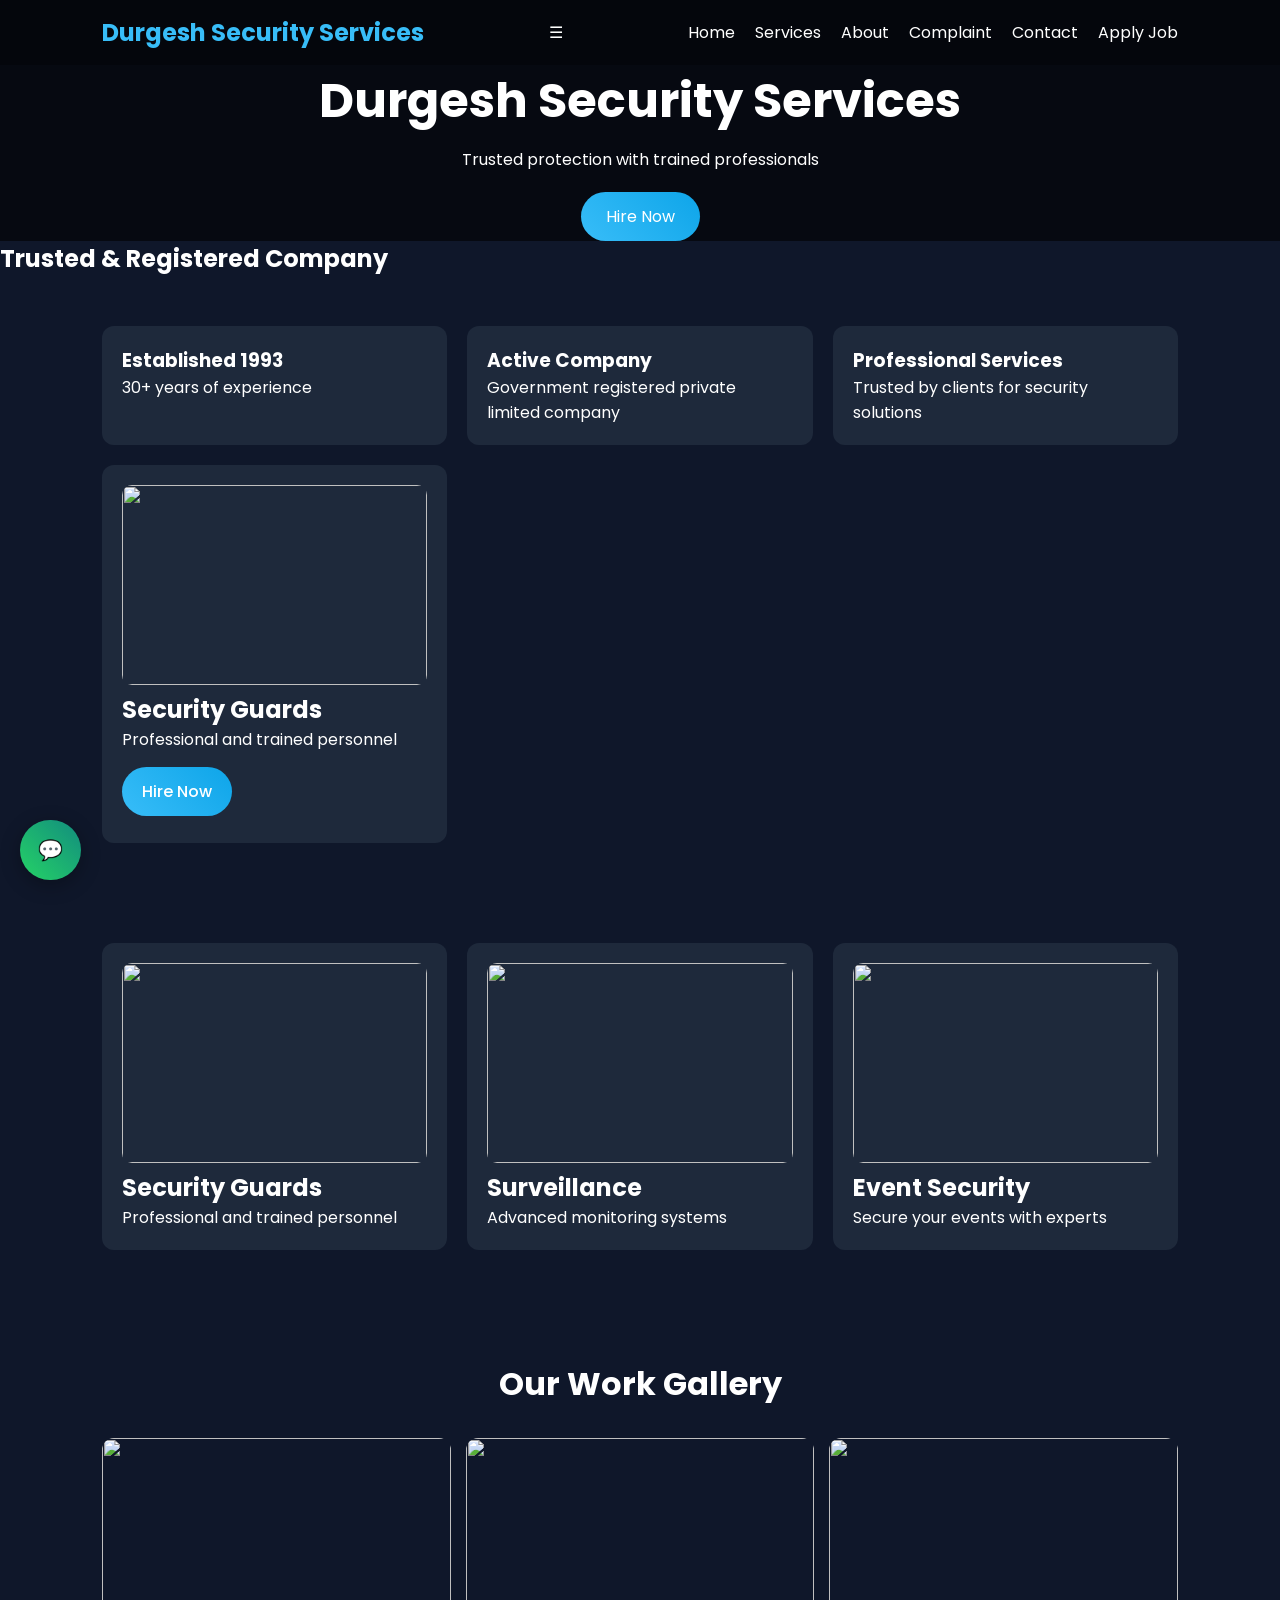
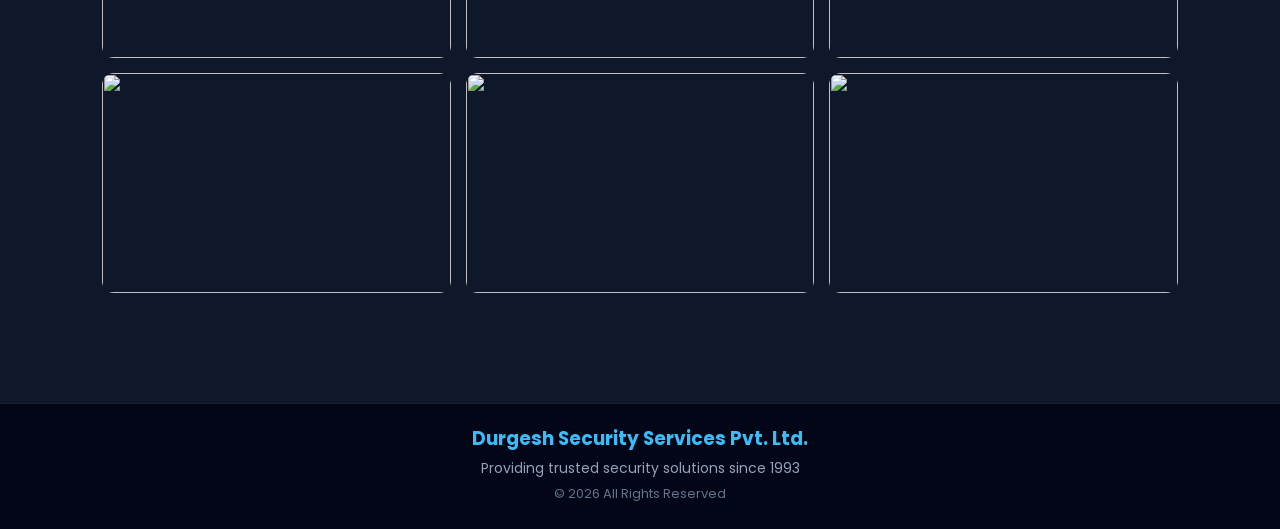
==== commit efb2e7c4: "Add files via upload" ====
--- a/index.html
+++ b/index.html
@@ -10,6 +10,9 @@
 </head>
 
 <body>
+  <div id="loader">
+  <h1> Durgesh Security Services</h1>
+</div>
 
 <nav>
   <h1> Durgesh Security Services</h1>
@@ -96,12 +99,14 @@
   </div>
 </section>
 
-<a href="https://wa.me/91XXXXXXXXXX" class="whatsapp">
+<a href="https://wa.me/917764944794" class="whatsapp">
   <span>💬</span>
 </a>
 <script src="script.js"></script>
 <footer class="footer">
-  <p>© 2026 Durgesh Security Services Pvt. Ltd. All Rights Reserved.</p>
+  <h3>Durgesh Security Services Pvt. Ltd.</h3>
+  <p>Providing trusted security solutions since 1993</p>
+  <p class="copy">© 2026 All Rights Reserved</p>
 </footer>
 </body>
 </html>
--- a/style.css
+++ b/style.css
@@ -424,4 +424,159 @@
 .footer .copy {
   font-size: 13px;
   color: #64748b;
+}
+#loader {
+  position: fixed;
+  width: 100%;
+  height: 100%;
+  background: #020617;
+  display: flex;
+  justify-content: center;
+  align-items: center;
+  z-index: 9999;
+}
+
+#loader h1 {
+  color: #38bdf8;
+  font-size: 2rem;
+  animation: pulse 1.5s infinite;
+}
+
+@keyframes pulse {
+  0% { opacity: 0.5; }
+  50% { opacity: 1; }
+  100% { opacity: 0.5; }
+}
+.contact-options {
+  text-align: center;
+  margin-top: 20px;
+}
+
+/* OPTIONS BOX */
+.options-box {
+  margin-top: 10px;
+  display: flex;
+  flex-direction: column;
+  gap: 10px;
+
+  opacity: 0;
+  transform: translateY(-10px);
+  pointer-events: none;
+  transition: 0.3s ease;
+}
+
+.options-box.show {
+  opacity: 1;
+  transform: translateY(0);
+  pointer-events: auto;
+}
+
+/* LINKS */
+.options-box a {
+  display: block;
+  padding: 10px;
+  border-radius: 10px;
+  text-decoration: none;
+  color: white;
+  background: rgba(255,255,255,0.1);
+  transition: 0.3s;
+}
+
+/* HOVER EFFECT */
+.options-box a:hover {
+  background: #38bdf8;
+  color: black;
+}
+/* POPUP BACKGROUND */
+.popup {
+  position: fixed;
+  top: 0;
+  left: 0;
+  width: 100%;
+  height: 100%;
+  background: rgba(0,0,0,0.7);
+
+  display: flex;
+  justify-content: center;
+  align-items: center;
+
+  opacity: 0;
+  pointer-events: none;
+  transition: 0.3s ease;
+}
+
+/* SHOW POPUP */
+.popup.active {
+  opacity: 1;
+  pointer-events: auto;
+}
+
+/* POPUP BOX */
+.popup-content {
+  background: #020617;
+  padding: 30px;
+  border-radius: 15px;
+  text-align: center;
+  width: 300px;
+  animation: scaleUp 0.3s ease;
+}
+
+/* BUTTONS */
+.popup-btn {
+  display: block;
+  margin: 10px 0;
+  padding: 12px;
+  border-radius: 10px;
+  text-decoration: none;
+  color: white;
+  transition: 0.3s;
+}
+
+/* WHATSAPP */
+.whatsapp-btn {
+  background: #25D366;
+}
+
+/* EMAIL */
+.email-btn {
+  background: #38bdf8;
+}
+
+/* HOVER */
+.popup-btn:hover {
+  transform: scale(1.05);
+}
+
+/* CLOSE BUTTON */
+.close-btn {
+  position: absolute;
+  right: 20px;
+  top: 10px;
+  font-size: 25px;
+  cursor: pointer;
+}
+
+/* ANIMATION */
+@keyframes scaleUp {
+  from {
+    transform: scale(0.7);
+    opacity: 0;
+  }
+  to {
+    transform: scale(1);
+    opacity: 1;
+  }
+}
+html, body {
+  height: 100%;
+}
+
+body {
+  display: flex;
+  flex-direction: column;
+}
+
+/* MAIN CONTENT WRAPPER */
+.main-content {
+  flex: 1;
 }
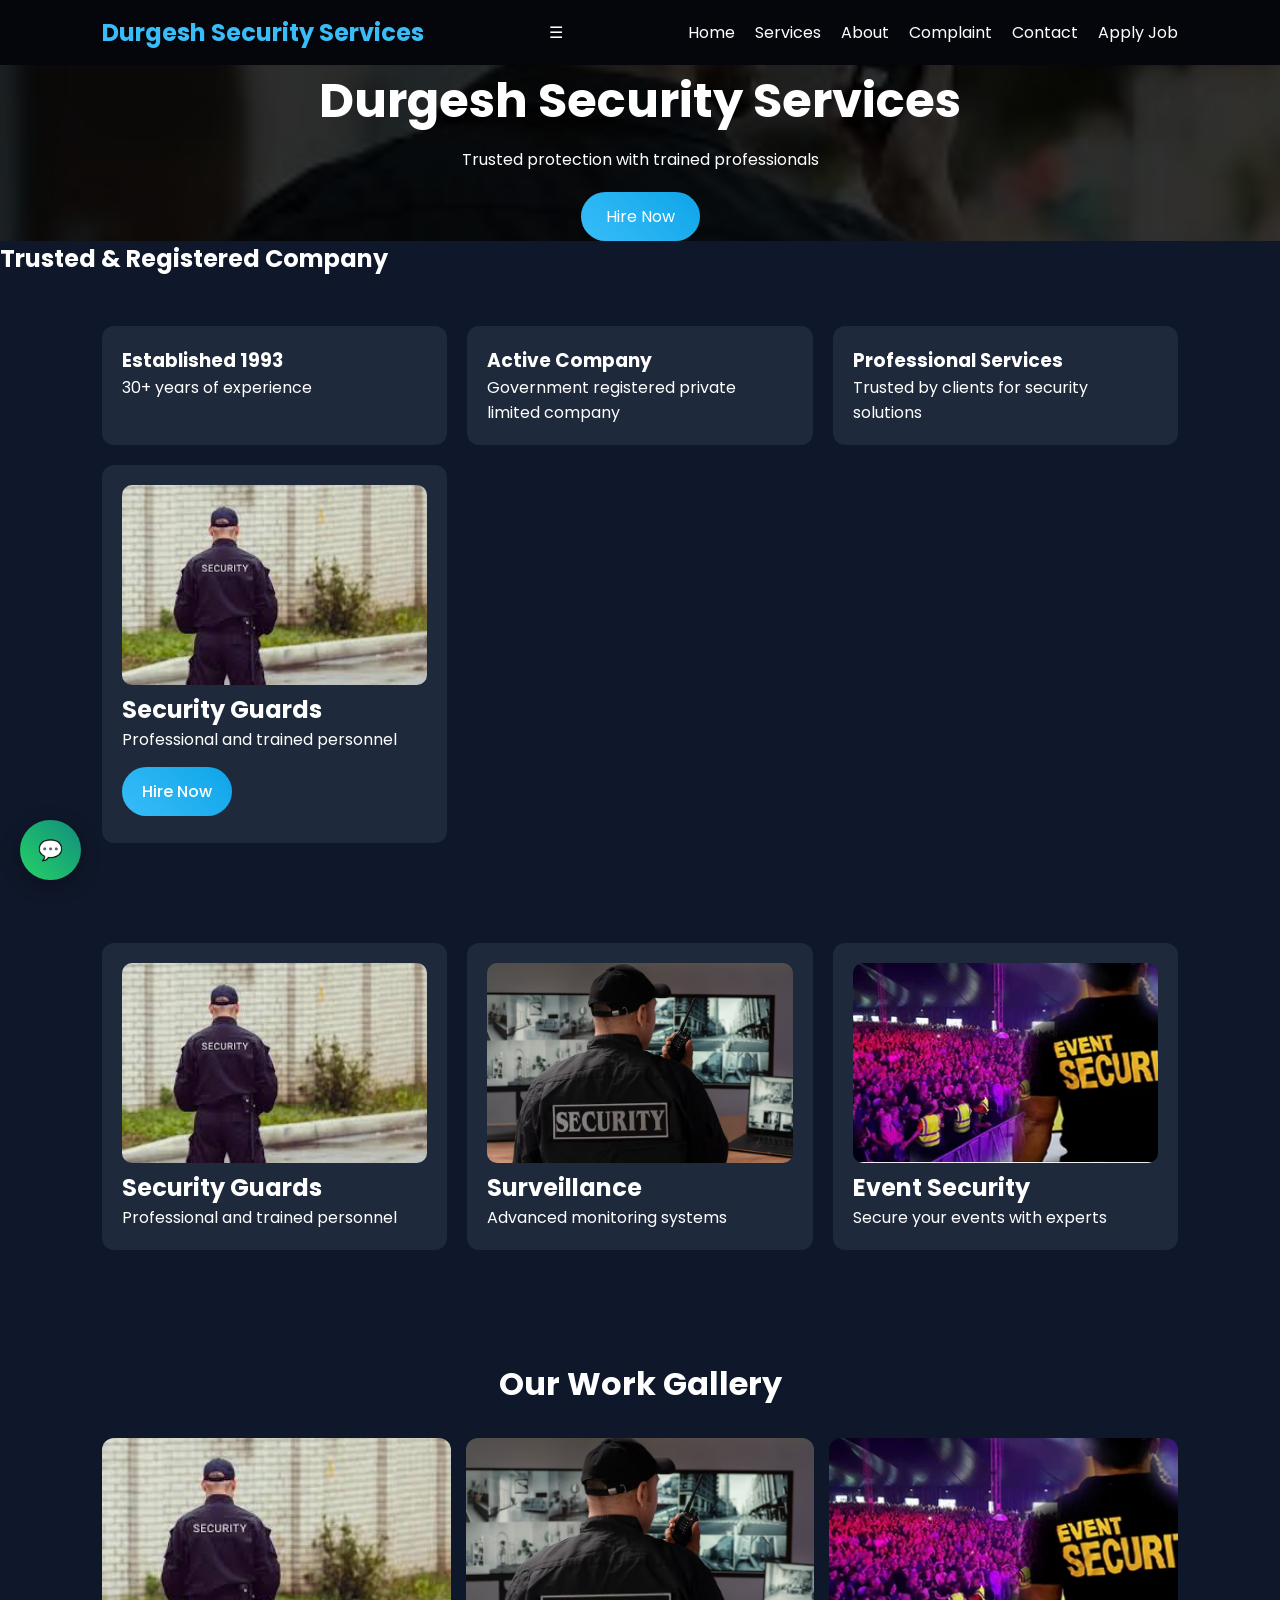
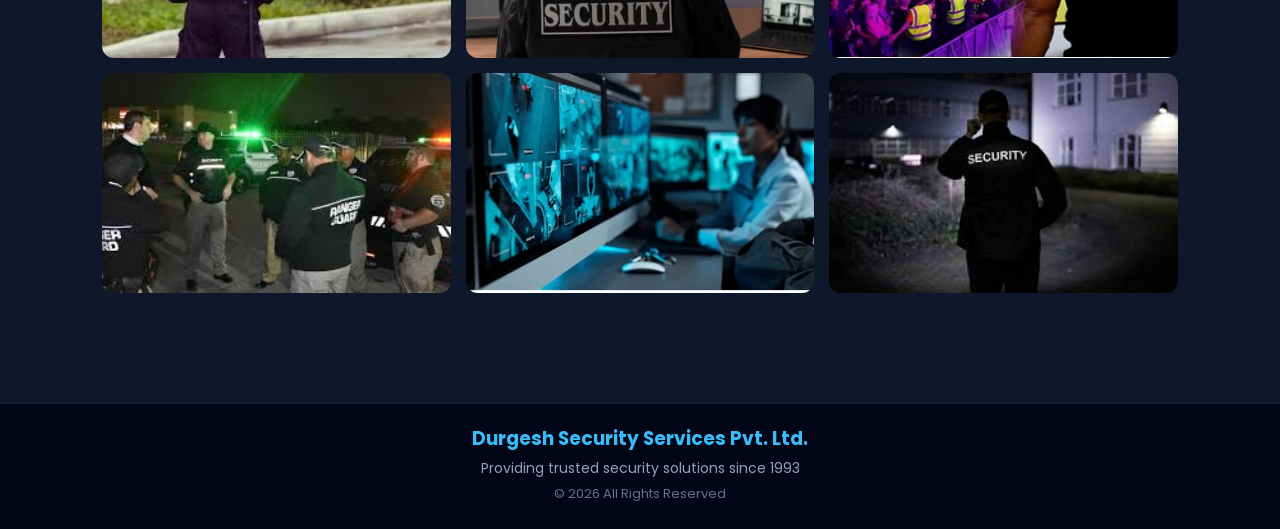
==== commit 3392f75a: "Add files via upload" ====
--- a/index.html
+++ b/index.html
@@ -10,10 +10,14 @@
 </head>
 
 <body>
-  <div id="loader">
-  <h1> Durgesh Security Services</h1>
+ <div id="loader">
+  <div class="loader-content">
+    <h1 class="logo">Durgesh Security Services </h1>
+    <div class="progress-bar">
+      <div class="progress"></div>
+    </div>
+  </div>
 </div>
-
 <nav>
   <h1> Durgesh Security Services</h1>
   <div class="menu-btn" onclick="toggleMenu()">☰</div>
--- a/style.css
+++ b/style.css
@@ -46,17 +46,39 @@
 
 /* HERO */
 .hero {
-  height: 90vh;
-  display: flex;
+  height: 100vh;              /* full screen height */
+  width: 100%;
+  background: url("images/hero.jpg") no-repeat center center/cover;
+
+  display: flex;
+  justify-content: center;
   align-items: center;
-  justify-content: center;
+
+  position: relative;
+}
+.hero::before {
+  content: "";
+  position: absolute;
+  width: 100%;
+  height: 100%;
+  background: rgba(0,0,0,0.5);  /* adjust darkness */
+  top: 0;
+  left: 0;
+}
+.hero-content {
+  position: relative;
+  z-index: 2;
   text-align: center;
-  background: linear-gradient(to right, #020617, #0f172a);
-}
-
-.hero h1 {
-  font-size: 3rem;
-  animation: fadeIn 1.5s ease-in-out;
+}
+@media (max-width: 768px) {
+  .hero {
+    height: 100vh;
+    background-position: center;
+  }
+
+  .hero h1 {
+    font-size: 2rem;
+  }
 }
 
 /* BUTTON */
@@ -579,4 +601,133 @@
 /* MAIN CONTENT WRAPPER */
 .main-content {
   flex: 1;
+}
+/* LOADER FULL SCREEN */
+#loader {
+  position: fixed;
+  width: 100%;
+  height: 100%;
+  background: linear-gradient(135deg, #020617, #0f172a);
+  display: flex;
+  justify-content: center;
+  align-items: center;
+  z-index: 9999;
+  transition: opacity 0.6s ease, visibility 0.6s;
+}
+
+/* CENTER CONTENT */
+.loader-content {
+  text-align: center;
+}
+
+/* LOGO TEXT */
+.logo {
+  font-size: 2.5rem;
+  color: #38bdf8;
+  margin-bottom: 20px;
+  letter-spacing: 2px;
+  animation: glow 1.5s infinite alternate;
+}
+
+/* GLOW EFFECT */
+@keyframes glow {
+  from {
+    text-shadow: 0 0 10px #38bdf8;
+  }
+  to {
+    text-shadow: 0 0 25px #38bdf8, 0 0 40px #0ea5e9;
+  }
+}
+
+/* PROGRESS BAR */
+.progress-bar {
+  width: 200px;
+  height: 5px;
+  background: rgba(255,255,255,0.2);
+  border-radius: 10px;
+  overflow: hidden;
+}
+
+/* MOVING BAR */
+.progress {
+  width: 0%;
+  height: 100%;
+  background: linear-gradient(90deg, #38bdf8, #0ea5e9);
+  animation: loading 1.5s linear forwards;
+}
+
+/* PROGRESS ANIMATION */
+@keyframes loading {
+  from {
+    width: 0%;
+  }
+  to {
+    width: 100%;
+  }
+}
+/* LOADER BACKGROUND ANIMATION */
+#loader {
+  position: fixed;
+  width: 100%;
+  height: 100%;
+  background: linear-gradient(-45deg, #020617, #0f172a, #020617, #1e293b);
+  background-size: 400% 400%;
+  animation: gradientMove 6s ease infinite;
+
+  display: flex;
+  justify-content: center;
+  align-items: center;
+
+  z-index: 9999;
+  transition: opacity 0.6s ease, visibility 0.6s;
+}
+
+@keyframes gradientMove {
+  0% { background-position: 0% 50%; }
+  50% { background-position: 100% 50%; }
+  100% { background-position: 0% 50%; }
+}
+
+/* LOGO */
+.logo {
+  font-size: 2.5rem;
+  color: #38bdf8;
+  margin-bottom: 20px;
+  animation: pulseGlow 1.5s infinite alternate;
+}
+
+@keyframes pulseGlow {
+  from { text-shadow: 0 0 10px #38bdf8; }
+  to { text-shadow: 0 0 30px #0ea5e9; }
+}
+
+/* PROGRESS BAR */
+.progress-bar {
+  width: 220px;
+  height: 5px;
+  background: rgba(255,255,255,0.2);
+  border-radius: 10px;
+  overflow: hidden;
+}
+
+.progress {
+  width: 0%;
+  height: 100%;
+  background: linear-gradient(90deg, #38bdf8, #0ea5e9);
+  animation: loadBar 1.5s linear forwards;
+}
+
+@keyframes loadBar {
+  from { width: 0%; }
+  to { width: 100%; }
+}
+
+/* PAGE FADE */
+body {
+  opacity: 0;
+  transition: opacity 0.5s ease;
+}
+
+body.loaded {
+  opacity: 1;
 }
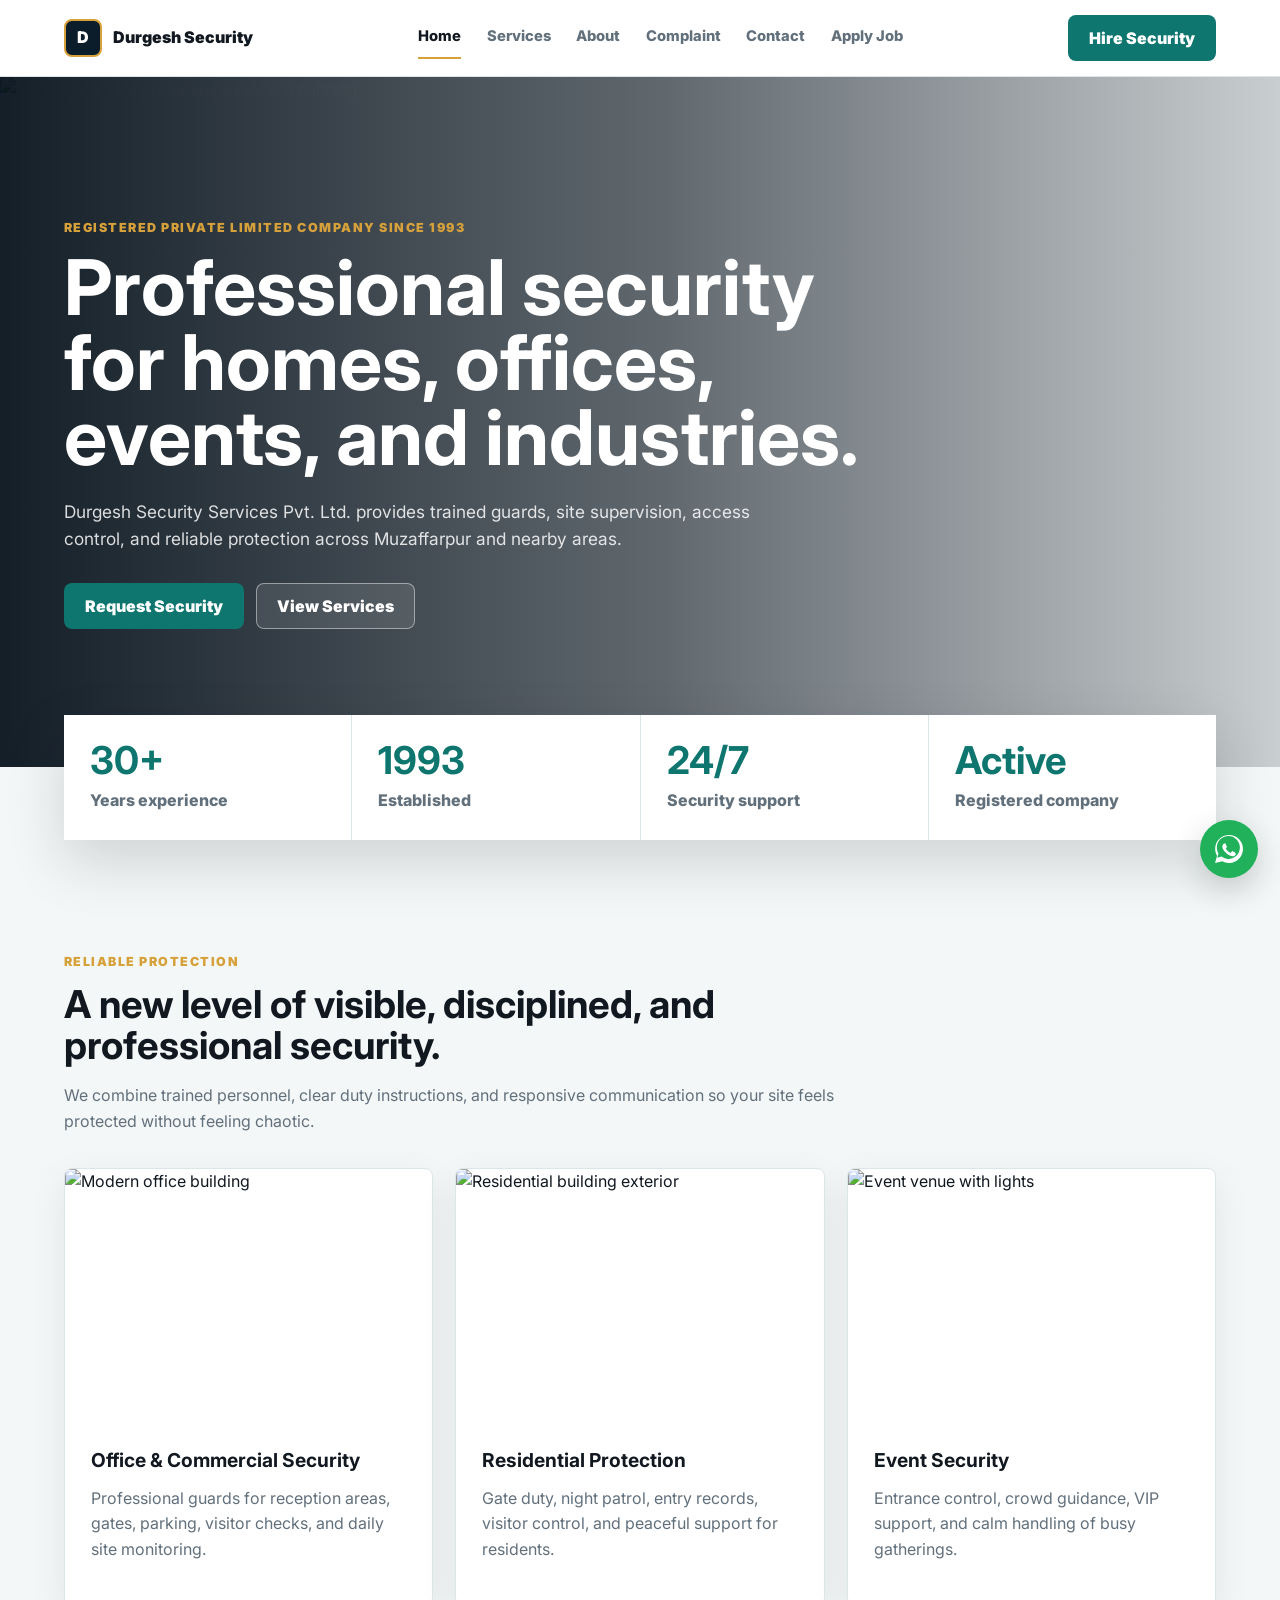
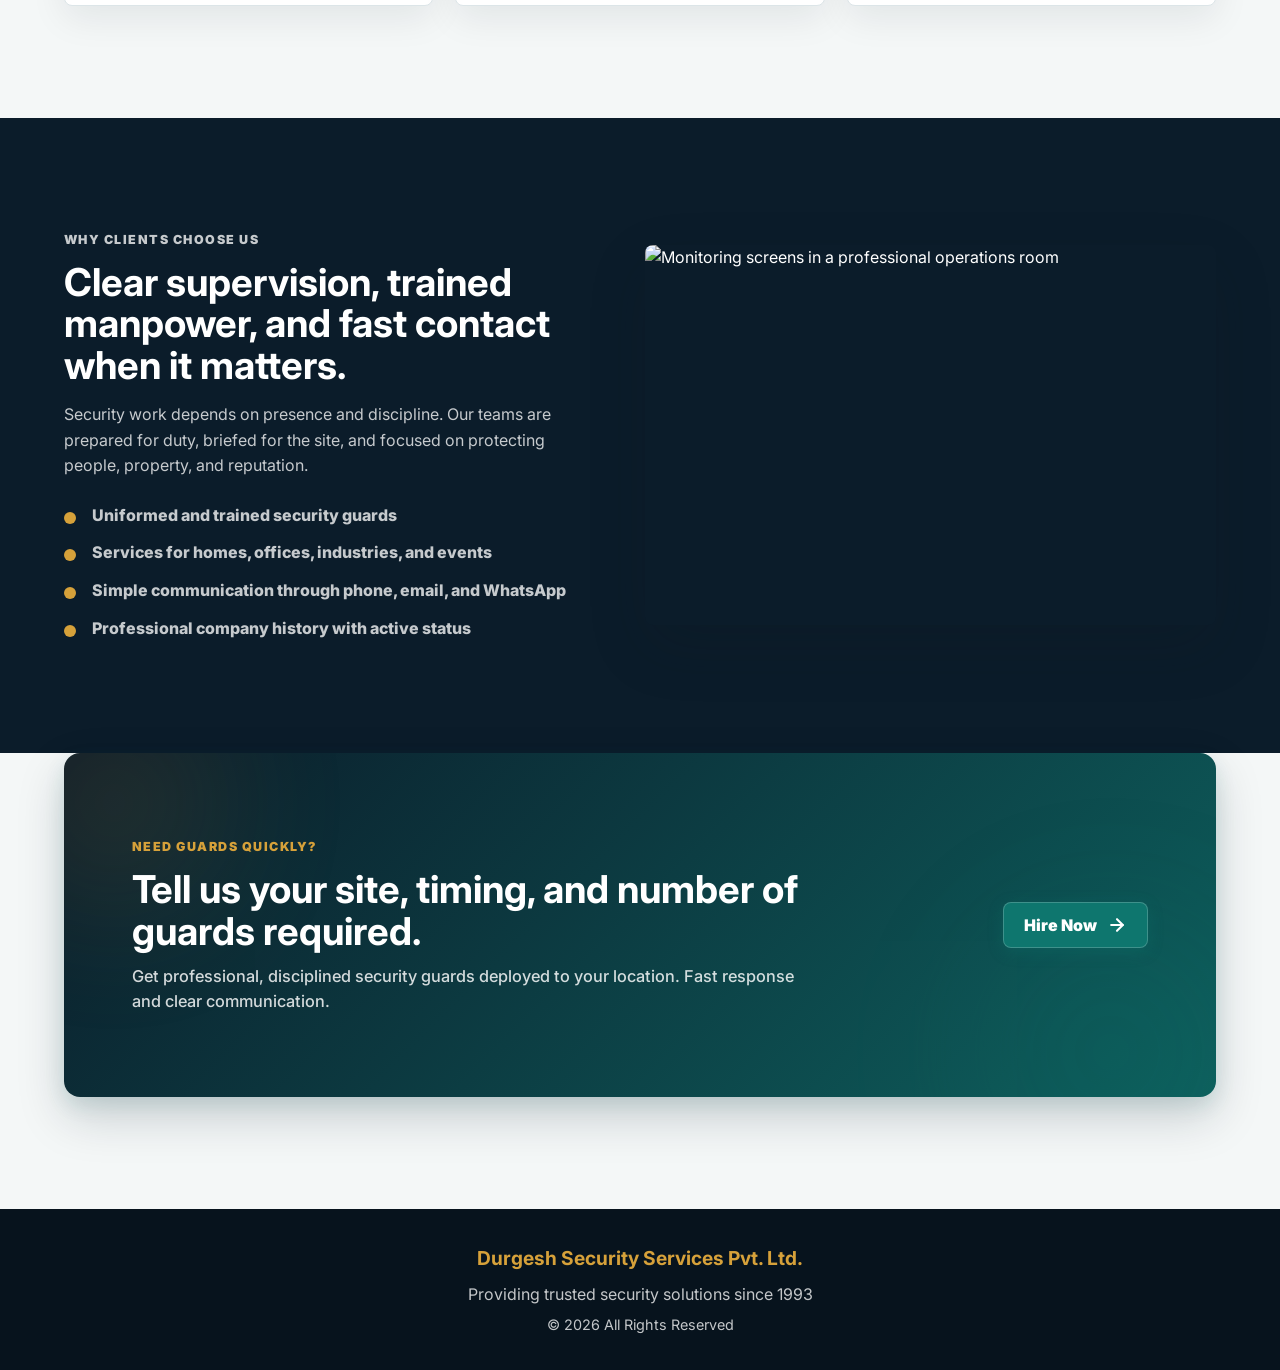
==== commit 520bb3b0: "Add files via upload" ====
--- a/index.html
+++ b/index.html
@@ -1,116 +1,197 @@
-<!DOCTYPE html>
-<html lang="en">
-<head>
-<meta charset="UTF-8">
-<meta name="viewport" content="width=device-width, initial-scale=1.0">
-<title> Durgesh Security Services </title>
-
-<link rel="stylesheet" href="style.css">
-<link href="https://fonts.googleapis.com/css2?family=Poppins:wght@300;500;700&display=swap" rel="stylesheet">
-</head>
-
-<body>
- <div id="loader">
-  <div class="loader-content">
-    <h1 class="logo">Durgesh Security Services </h1>
-    <div class="progress-bar">
-      <div class="progress"></div>
-    </div>
-  </div>
-</div>
-<nav>
-  <h1> Durgesh Security Services</h1>
-  <div class="menu-btn" onclick="toggleMenu()">☰</div>
-  <ul id="navLinks">
-    <li><a href="index.html">Home</a></li>
-    <li><a href="services.html">Services</a></li>
-    <li><a href="about.html">About</a></li>
-    <li><a href="complaint.html">Complaint</a></li>
-    <li><a href="contact.html">Contact</a></li>
-    <li><a href="apply.html">Apply Job</a></li>
-  </ul>
-</nav>
-
-<section class="hero">
-  <div class="hero-overlay"></div>
-
-  <div class="hero-content">
-    <h1 class="reveal">Durgesh Security Services</h1>
-    <p class="reveal">Trusted protection with trained professionals</p>
-
-    <a href="contact.html" class="btn reveal">Hire Now</a>
-  </div>
-</section>
-<section class="trust">
-  <h2>Trusted & Registered Company</h2>
-
-  <div class="cards">
-    <div class="card reveal">
-      <h3>Established 1993</h3>
-      <p>30+ years of experience</p>
-    </div>
-
-    <div class="card reveal">
-      <h3>Active Company</h3>
-      <p>Government registered private limited company</p>
-    </div>
-
-    <div class="card reveal">
-      <h3>Professional Services</h3>
-      <p>Trusted by clients for security solutions</p>
-    </div>
-    <div class="card reveal">
-  <img src="images/img1.jpg">
-  <h2>Security Guards</h2>
-  <p>Professional and trained personnel</p>
-
-  <a href="contact.html" class="hire-btn">
-    <span>Hire Now</span>
-  </a>
-</div>
-  </div>
-</section>
-
-<section class="cards">
-  <div class="card reveal">
-    <img src="images/img1.jpg">
-    <h2>Security Guards</h2>
-    <p>Professional and trained personnel</p>
-  </div>
-
-  <div class="card reveal">
-    <img src="images/img2.jpg">
-    <h2>Surveillance</h2>
-    <p>Advanced monitoring systems</p>
-  </div>
-
-  <div class="card reveal">
-    <img src="images/img3.jpg">
-    <h2>Event Security</h2>
-    <p>Secure your events with experts</p>
-  </div>
-</section>
-<section class="gallery-section">
-  <h2>Our Work Gallery</h2>
-
-  <div class="gallery">
-    <img src="images/img1.jpg">
-    <img src="images/img2.jpg">
-    <img src="images/img3.jpg">
-    <img src="images/img4.jpg">
-    <img src="images/img5.jpg">
-    <img src="images/img6.jpg">
-  </div>
-</section>
-
-<a href="https://wa.me/917764944794" class="whatsapp">
-  <span>💬</span>
-</a>
-<script src="script.js"></script>
-<footer class="footer">
-  <h3>Durgesh Security Services Pvt. Ltd.</h3>
-  <p>Providing trusted security solutions since 1993</p>
-  <p class="copy">© 2026 All Rights Reserved</p>
-</footer>
-</body>
-</html>+<!doctype html>
+<html lang="en">
+  <head>
+    <meta charset="UTF-8" />
+    <meta name="viewport" content="width=device-width, initial-scale=1.0" />
+    <title>Durgesh Security Services | Trusted Security Since 1993</title>
+    <link rel="stylesheet" href="style.css" />
+    <link rel="preconnect" href="https://fonts.googleapis.com" />
+    <link rel="preconnect" href="https://fonts.gstatic.com" crossorigin />
+    <link
+      href="https://fonts.googleapis.com/css2?family=Inter:wght@400;500;600;700;800;900&display=swap"
+      rel="stylesheet"
+    />
+  </head>
+  <body>
+    <header class="site-header">
+      <a
+        class="brand"
+        href="index.html"
+        aria-label="Durgesh Security Services home"
+      >
+        <span class="brand-mark">D</span>
+        <span>Durgesh Security</span>
+      </a>
+      <button class="menu-btn" id="menuBtn" type="button" onclick="toggleMenu()" aria-label="Toggle navigation">
+        <span class="hamburger-box">
+          <span class="hamburger-inner"></span>
+        </span>
+      </button>
+      <nav class="nav-links" id="navLinks" aria-label="Main navigation">
+        <a class="active" href="index.html">Home</a>
+        <a href="services.html">Services</a>
+        <a href="about.html">About</a>
+        <a href="complaint.html">Complaint</a>
+        <a href="contact.html">Contact</a>
+        <a href="apply.html">Apply Job</a>
+      </nav>
+      <a class="header-cta" href="contact.html">Hire Security</a>
+    </header>
+
+    <main>
+      <section class="hero">
+        <img
+          class="hero-bg"
+          src="https://images.unsplash.com/photo-1563986768609-322da13575f3?auto=format&fit=crop&w=1800&q=80"
+          alt="Security camera protecting a modern building"
+        />
+        <div class="hero-content reveal">
+          <p class="eyebrow">Registered private limited company since 1993</p>
+          <h1>
+            Professional security for homes, offices, events, and industries.
+          </h1>
+          <p>
+            Durgesh Security Services Pvt. Ltd. provides trained guards, site
+            supervision, access control, and reliable protection across
+            Muzaffarpur and nearby areas.
+          </p>
+          <div class="hero-actions">
+            <a class="btn primary" href="contact.html">Request Security</a>
+            <a class="btn secondary" href="services.html">View Services</a>
+          </div>
+        </div>
+      </section>
+
+      <section class="metrics" aria-label="Company highlights">
+        <div>
+          <strong>30+</strong>
+          <span>Years experience</span>
+        </div>
+        <div>
+          <strong>1993</strong>
+          <span>Established</span>
+        </div>
+        <div>
+          <strong>24/7</strong>
+          <span>Security support</span>
+        </div>
+        <div>
+          <strong>Active</strong>
+          <span>Registered company</span>
+        </div>
+      </section>
+
+      <section class="section intro-section">
+        <div class="section-heading">
+          <p class="eyebrow">Reliable protection</p>
+          <h2>
+            A new level of visible, disciplined, and professional security.
+          </h2>
+          <p>
+            We combine trained personnel, clear duty instructions, and
+            responsive communication so your site feels protected without
+            feeling chaotic.
+          </p>
+        </div>
+        <div class="feature-grid">
+          <article class="feature-card reveal">
+            <img
+              src="https://images.unsplash.com/photo-1486406146926-c627a92ad1ab?auto=format&fit=crop&w=900&q=80"
+              alt="Modern office building"
+            />
+            <div>
+              <h3>Office & Commercial Security</h3>
+              <p>
+                Professional guards for reception areas, gates, parking, visitor
+                checks, and daily site monitoring.
+              </p>
+            </div>
+          </article>
+          <article class="feature-card reveal">
+            <img
+              src="https://images.unsplash.com/photo-1494526585095-c41746248156?auto=format&fit=crop&w=900&q=80"
+              alt="Residential building exterior"
+            />
+            <div>
+              <h3>Residential Protection</h3>
+              <p>
+                Gate duty, night patrol, entry records, visitor control, and
+                peaceful support for residents.
+              </p>
+            </div>
+          </article>
+          <article class="feature-card reveal">
+            <img
+              src="https://images.unsplash.com/photo-1511578314322-379afb476865?auto=format&fit=crop&w=900&q=80"
+              alt="Event venue with lights"
+            />
+            <div>
+              <h3>Event Security</h3>
+              <p>
+                Entrance control, crowd guidance, VIP support, and calm handling
+                of busy gatherings.
+              </p>
+            </div>
+          </article>
+        </div>
+      </section>
+
+      <section class="split-section dark-section">
+        <div class="split-copy reveal">
+          <p class="eyebrow">Why clients choose us</p>
+          <h2>
+            Clear supervision, trained manpower, and fast contact when it
+            matters.
+          </h2>
+          <p>
+            Security work depends on presence and discipline. Our teams are
+            prepared for duty, briefed for the site, and focused on protecting
+            people, property, and reputation.
+          </p>
+          <ul class="check-list">
+            <li>Uniformed and trained security guards</li>
+            <li>Services for homes, offices, industries, and events</li>
+            <li>Simple communication through phone, email, and WhatsApp</li>
+            <li>Professional company history with active status</li>
+          </ul>
+        </div>
+        <div class="split-image reveal">
+          <img
+            src="https://images.unsplash.com/photo-1551288049-bebda4e38f71?auto=format&fit=crop&w=1200&q=80"
+            alt="Monitoring screens in a professional operations room"
+          />
+        </div>
+      </section>
+
+      <section class="cta-section reveal">
+        <div class="cta-glow cta-glow-1"></div>
+        <div class="cta-glow cta-glow-2"></div>
+        <div class="cta-content">
+          <p class="eyebrow">Need guards quickly?</p>
+          <h2>Tell us your site, timing, and number of guards required.</h2>
+          <p class="cta-desc">Get professional, disciplined security guards deployed to your location. Fast response and clear communication.</p>
+        </div>
+        <a class="btn primary cta-btn" href="contact.html">
+          <span>Hire Now</span>
+          <svg class="arrow-icon" viewBox="0 0 24 24" width="20" height="20" fill="none" stroke="currentColor" stroke-width="2.5" stroke-linecap="round" stroke-linejoin="round">
+            <line x1="5" y1="12" x2="19" y2="12"></line>
+            <polyline points="12 5 19 12 12 19"></polyline>
+          </svg>
+        </a>
+      </section>
+    </main>
+
+    <a href="https://wa.me/917764944794" class="whatsapp" aria-label="Chat on WhatsApp">
+      <svg viewBox="0 0 24 24" width="28" height="28" fill="currentColor">
+        <path d="M.057 24l1.687-6.163c-1.041-1.804-1.588-3.849-1.587-5.946C.06 5.348 5.397.01 12.008.01c3.202.001 6.212 1.246 8.477 3.514 2.266 2.268 3.507 5.28 3.505 8.484-.004 6.657-5.34 11.997-11.953 11.997-2.005-.001-3.973-.502-5.724-1.455L0 24zm6.59-4.846c1.6.95 3.188 1.449 4.825 1.451 5.436 0 9.86-4.42 9.864-9.858.002-2.634-1.025-5.111-2.893-6.98-1.87-1.868-4.351-2.897-6.98-2.898-5.443 0-9.87 4.42-9.874 9.859-.001 1.761.472 3.483 1.371 5.03l-.995 3.636 3.738-.981.161.096zM17.07 14.77c-.274-.138-1.62-.8-1.874-.892-.254-.093-.44-.138-.624.137-.184.275-.713.892-.874 1.077-.161.184-.322.206-.596.069-.274-.138-1.16-.427-2.21-1.365-.817-.73-1.37-1.63-1.53-1.905-.16-.275-.017-.424.12-.561.124-.123.275-.321.412-.481.137-.16.183-.275.274-.458.09-.183.046-.344-.023-.481-.069-.138-.624-1.503-.855-2.062-.225-.54-.472-.467-.649-.476-.168-.008-.36-.01-.553-.01-.193 0-.507.073-.772.36-.265.287-1.011.988-1.011 2.408s1.025 2.793 1.17 2.987c.144.195 2.016 3.078 4.885 4.316.683.294 1.218.47 1.634.602.686.218 1.312.187 1.806.114.55-.082 1.62-.662 1.848-1.27.228-.607.228-1.126.16-1.235-.069-.109-.254-.154-.528-.292z"/>
+      </svg>
+    </a>
+
+    <footer class="footer">
+      <h3>Durgesh Security Services Pvt. Ltd.</h3>
+      <p>Providing trusted security solutions since 1993</p>
+      <p class="copy">&copy; 2026 All Rights Reserved</p>
+    </footer>
+    <script src="script.js"></script>
+  </body>
+</html>
--- a/style.css
+++ b/style.css
@@ -1,733 +1,1356 @@
-/* RESET */
-* {
-  margin: 0;
-  padding: 0;
-  box-sizing: border-box;
-  font-family: 'Poppins', sans-serif;
+:root {
+  --ink: #111820;
+  --muted: #62707c;
+  --paper: #f4f7f7;
+  --white: #ffffff;
+  --navy: #0b1c2a;
+  --steel: #1d3442;
+  --teal: #0e766e;
+  --gold: #d6a13a;
+  --line: #dce5e8;
+  --shadow: 0 22px 58px rgba(17, 24, 32, 0.16);
+}
+
+* {
+  box-sizing: border-box;
+}
+
+html {
+  scroll-behavior: smooth;
+}
+
+body {
+  margin: 0;
+  font-family: "Inter", Arial, sans-serif;
+  color: var(--ink);
+  background: var(--paper);
+  line-height: 1.6;
+}
+
+img {
+  display: block;
+  max-width: 100%;
+  object-fit: cover;
+}
+
+a {
+  color: inherit;
+  text-decoration: none;
+}
+
+h1,
+h2,
+h3,
+p {
+  margin-top: 0;
+}
+
+h1 {
+  margin-bottom: 22px;
+  font-size: clamp(2.25rem, 6vw, 5rem);
+  line-height: 0.98;
+  letter-spacing: 0;
+}
+
+h2 {
+  margin-bottom: 16px;
+  font-size: clamp(1.7rem, 3vw, 2.9rem);
+  line-height: 1.08;
+  letter-spacing: 0;
+}
+
+h3 {
+  margin-bottom: 10px;
+  font-size: 1.2rem;
+}
+
+.site-header {
+  position: sticky;
+  top: 0;
+  z-index: 50;
+  display: flex;
+  align-items: center;
+  justify-content: space-between;
+  gap: 22px;
+  padding: 15px clamp(18px, 5vw, 72px);
+  background: rgba(255, 255, 255, 0.95);
+  border-bottom: 1px solid var(--line);
+  backdrop-filter: blur(16px);
+}
+
+.brand {
+  display: inline-flex;
+  align-items: center;
+  gap: 11px;
+  font-weight: 900;
+  color: var(--ink);
+  white-space: nowrap;
+}
+
+.brand-mark {
+  display: grid;
+  place-items: center;
+  width: 38px;
+  height: 38px;
+  color: var(--white);
+  background: var(--navy);
+  border: 2px solid var(--gold);
+  border-radius: 8px;
+}
+
+.nav-links {
+  display: flex;
+  align-items: center;
+  justify-content: center;
+  gap: clamp(11px, 2vw, 26px);
+  color: var(--muted);
+  font-size: 0.92rem;
+  font-weight: 800;
+}
+
+.nav-links a {
+  padding: 8px 0;
+  border-bottom: 2px solid transparent;
+}
+
+.nav-links a:hover,
+.nav-links a.active {
+  color: var(--ink);
+  border-color: var(--gold);
+}
+
+.menu-btn {
+  display: none;
+  border: 1px solid var(--line);
+  border-radius: 8px;
+  padding: 10px 13px;
+  color: var(--ink);
+  background: var(--white);
+  font: inherit;
+  font-weight: 800;
+}
+
+.header-cta,
+.btn {
+  display: inline-flex;
+  align-items: center;
+  justify-content: center;
+  min-height: 46px;
+  padding: 0 20px;
+  border: 1px solid transparent;
+  border-radius: 8px;
+  font-weight: 900;
+  line-height: 1;
+  cursor: pointer;
+}
+
+.header-cta,
+.btn.primary {
+  color: var(--white);
+  background: var(--teal);
+}
+
+.btn.secondary {
+  color: var(--white);
+  border-color: rgba(255, 255, 255, 0.45);
+  background: rgba(255, 255, 255, 0.1);
+}
+
+.hero {
+  position: relative;
+  min-height: 690px;
+  display: grid;
+  align-items: end;
+  padding: clamp(78px, 11vw, 138px) clamp(18px, 5vw, 72px);
+  color: var(--white);
+  overflow: hidden;
+}
+
+.hero-bg {
+  position: absolute;
+  inset: 0;
+  z-index: -2;
+  width: 100%;
+  height: 100%;
+}
+
+.hero::after {
+  content: "";
+  position: absolute;
+  inset: 0;
+  z-index: -1;
+  background: linear-gradient(90deg, rgba(6, 17, 27, 0.94), rgba(6, 17, 27, 0.62) 52%, rgba(6, 17, 27, 0.18));
+}
+
+.hero-content {
+  max-width: 800px;
+}
+
+.eyebrow {
+  margin-bottom: 12px;
+  color: var(--gold);
+  font-size: 0.78rem;
+  font-weight: 900;
+  letter-spacing: 0.12em;
+  text-transform: uppercase;
+}
+
+.hero-content p:not(.eyebrow) {
+  max-width: 690px;
+  color: rgba(255, 255, 255, 0.84);
+  font-size: 1.08rem;
+}
+
+.hero-actions {
+  display: flex;
+  flex-wrap: wrap;
+  gap: 12px;
+  margin-top: 30px;
+}
+
+.metrics {
+  position: relative;
+  z-index: 3;
+  display: grid;
+  grid-template-columns: repeat(4, 1fr);
+  gap: 1px;
+  margin: -52px clamp(18px, 5vw, 72px) 0;
+  background: var(--line);
+  box-shadow: var(--shadow);
+}
+
+.metrics div {
+  min-height: 124px;
+  padding: 26px;
+  background: var(--white);
+}
+
+.metrics strong {
+  display: block;
+  color: var(--teal);
+  font-size: clamp(1.75rem, 3vw, 2.65rem);
+  line-height: 1;
+}
+
+.metrics span {
+  display: block;
+  margin-top: 9px;
+  color: var(--muted);
+  font-weight: 800;
+}
+
+.section,
+.split-section,
+.cta-section,
+.page-hero,
+.process-section,
+.values-section,
+.map-section,
+.contact-hero,
+.contact-strip {
+  padding: clamp(62px, 9vw, 112px) clamp(18px, 5vw, 72px);
+}
+
+.section-heading {
+  max-width: 840px;
+  margin-bottom: 34px;
+}
+
+.section-heading p:not(.eyebrow),
+.page-hero p:not(.eyebrow),
+.feature-card p,
+.service-card p,
+.service-card li,
+.split-copy p,
+.check-list,
+.process-grid p,
+.values-section p,
+.contact-intro p,
+.contact-strip span,
+.detail-list p {
+  color: var(--muted);
+}
+
+.feature-grid,
+.service-grid,
+.process-grid,
+.values-section,
+.contact-strip {
+  display: grid;
+  gap: 22px;
+}
+
+.feature-grid {
+  grid-template-columns: repeat(3, 1fr);
+}
+
+.feature-card,
+.service-card,
+.values-section article,
+.contact-form,
+.contact-strip div {
+  background: var(--white);
+  border: 1px solid var(--line);
+  border-radius: 8px;
+  box-shadow: 0 12px 36px rgba(17, 24, 32, 0.08);
+}
+
+.feature-card {
+  overflow: hidden;
+}
+
+.feature-card img {
+  width: 100%;
+  height: 250px;
+}
+
+.feature-card div,
+.service-card,
+.values-section article,
+.contact-strip div {
+  padding: 26px;
+}
+
+.split-section,
+.page-hero,
+.contact-hero {
+  display: grid;
+  grid-template-columns: minmax(0, 0.95fr) minmax(340px, 1.05fr);
+  gap: clamp(28px, 5vw, 68px);
+  align-items: center;
+  background: var(--white);
+}
+
+.dark-section,
+.dark-page {
+  color: var(--white);
+  background: var(--navy);
+}
+
+.dark-section .split-copy p,
+.dark-section .check-list,
+.dark-page p:not(.eyebrow) {
+  color: rgba(255, 255, 255, 0.77);
+}
+
+.split-image img,
+.page-hero img {
+  width: 100%;
+  min-height: 380px;
+  border-radius: 8px;
+  box-shadow: var(--shadow);
+}
+
+.check-list {
+  display: grid;
+  gap: 12px;
+  padding: 0;
+  margin: 24px 0 0;
+  list-style: none;
+  font-weight: 800;
+}
+
+.check-list li {
+  position: relative;
+  padding-left: 28px;
+}
+
+.check-list li::before {
+  content: "";
+  position: absolute;
+  top: 9px;
+  left: 0;
+  width: 12px;
+  height: 12px;
+  border-radius: 50%;
+  background: var(--gold);
+}
+
+.cta-section {
+  position: relative;
+  display: flex;
+  align-items: center;
+  justify-content: space-between;
+  gap: 34px;
+  color: var(--white);
+  background: linear-gradient(-45deg, #0b1c2a, #1d3442, #0e766e, #0b1c2a);
+  background-size: 400% 400%;
+  animation: gradientBG 15s ease infinite;
+  border-radius: 16px;
+  margin: 0 clamp(18px, 5vw, 72px) clamp(62px, 9vw, 112px);
+  padding: clamp(48px, 7vw, 84px) clamp(24px, 6vw, 68px);
+  box-shadow: 0 20px 48px rgba(11, 28, 42, 0.18), 0 8px 20px rgba(14, 118, 110, 0.12);
+  overflow: hidden;
+}
+
+.cta-section h2 {
+  margin-bottom: 0;
+}
+
+.cta-content {
+  position: relative;
+  z-index: 2;
+  max-width: 680px;
+}
+
+.cta-desc {
+  margin-top: 12px;
+  margin-bottom: 0;
+  color: rgba(255, 255, 255, 0.82) !important;
+  font-size: 1.02rem;
+  font-weight: 500;
+  line-height: 1.5;
+}
+
+.cta-glow {
+  position: absolute;
+  border-radius: 50%;
+  filter: blur(80px);
+  opacity: 0.15;
+  pointer-events: none;
+  z-index: 1;
+}
+
+.cta-glow-1 {
+  top: -50px;
+  left: -50px;
+  width: 200px;
+  height: 200px;
+  background: var(--gold);
+  animation: floatGlow1 8s ease-in-out infinite alternate;
+}
+
+.cta-glow-2 {
+  bottom: -80px;
+  right: -20px;
+  width: 250px;
+  height: 250px;
+  background: var(--teal);
+  animation: floatGlow2 10s ease-in-out infinite alternate;
+}
+
+.cta-btn {
+  position: relative;
+  z-index: 2;
+  display: inline-flex;
+  align-items: center;
+  gap: 10px;
+  background: var(--teal);
+  border: 1px solid rgba(255, 255, 255, 0.2);
+  box-shadow: 0 4px 15px rgba(14, 118, 110, 0.3);
+  transition: all 0.3s cubic-bezier(0.25, 0.8, 0.25, 1);
+  white-space: nowrap;
+}
+
+.cta-btn:hover {
+  transform: translateY(-4px) scale(1.03) !important;
+  background: var(--gold) !important;
+  border-color: rgba(255, 255, 255, 0.4) !important;
+  box-shadow: 0 12px 28px rgba(214, 161, 58, 0.4) !important;
+}
+
+.cta-btn .arrow-icon {
+  transition: transform 0.3s ease;
+}
+
+.cta-btn:hover .arrow-icon {
+  transform: translateX(5px);
+}
+
+@keyframes gradientBG {
+  0% {
+    background-position: 0% 50%;
+  }
+  50% {
+    background-position: 100% 50%;
+  }
+  100% {
+    background-position: 0% 50%;
+  }
+}
+
+@keyframes floatGlow1 {
+  0% {
+    transform: translate(0, 0) scale(1);
+  }
+  100% {
+    transform: translate(30px, 20px) scale(1.15);
+  }
+}
+
+@keyframes floatGlow2 {
+  0% {
+    transform: translate(0, 0) scale(1);
+  }
+  100% {
+    transform: translate(-20px, -30px) scale(1.1);
+  }
+}
+
+/* Entrance transitions for CTA content elements */
+.cta-section.reveal:not(.active) .cta-content > *,
+.cta-section.reveal:not(.active) .cta-btn {
+  opacity: 0;
+}
+
+.cta-section.active .cta-content .eyebrow {
+  animation: ctaTextEntrance 0.7s cubic-bezier(0.215, 0.61, 0.355, 1) both;
+  animation-delay: 0.15s;
+}
+
+.cta-section.active .cta-content h2 {
+  animation: ctaTextEntrance 0.7s cubic-bezier(0.215, 0.61, 0.355, 1) both;
+  animation-delay: 0.25s;
+}
+
+.cta-section.active .cta-content .cta-desc {
+  animation: ctaTextEntrance 0.7s cubic-bezier(0.215, 0.61, 0.355, 1) both;
+  animation-delay: 0.35s;
+}
+
+.cta-section.active .cta-btn {
+  animation: ctaBtnEntrance 0.7s cubic-bezier(0.25, 0.8, 0.25, 1) both;
+  animation-delay: 0.45s;
+}
+
+@keyframes ctaTextEntrance {
+  0% {
+    opacity: 0;
+    transform: translateY(22px);
+  }
+  100% {
+    opacity: 1;
+    transform: translateY(0);
+  }
+}
+
+@keyframes ctaBtnEntrance {
+  0% {
+    opacity: 0;
+    transform: scale(0.92) translateY(18px);
+  }
+  100% {
+    opacity: 1;
+    transform: scale(1) translateY(0);
+  }
+}
+
+.service-grid {
+  grid-template-columns: repeat(3, 1fr);
+}
+
+.service-card span {
+  display: inline-flex;
+  align-items: center;
+  justify-content: center;
+  width: 44px;
+  height: 44px;
+  margin-bottom: 24px;
+  color: var(--white);
+  background: var(--navy);
+  border-radius: 8px;
+  font-weight: 900;
+}
+
+.service-card h2,
+.values-section h2 {
+  font-size: 1.42rem;
+}
+
+.service-card ul {
+  display: grid;
+  gap: 8px;
+  padding-left: 18px;
+  margin-bottom: 0;
+}
+
+.process-section,
+.map-section {
+  background: var(--white);
+}
+
+.process-grid,
+.values-section,
+.contact-strip {
+  grid-template-columns: repeat(3, 1fr);
+}
+
+.process-grid div {
+  padding: 26px;
+  border-top: 4px solid var(--gold);
+  background: var(--paper);
+}
+
+.process-grid strong,
+.contact-strip strong {
+  display: block;
+  margin-bottom: 10px;
+  font-size: 1.12rem;
+}
+
+.detail-list {
+  display: grid;
+  gap: 12px;
+  margin-top: 22px;
+  width: 100%;
+}
+
+.detail-list p {
+  display: flex;
+  flex-wrap: wrap;
+  justify-content: space-between;
+  align-items: center;
+  gap: 8px;
+  padding: 10px 0;
+  border-bottom: 1px solid var(--line);
+  margin-bottom: 0;
+  font-size: 0.96rem;
+}
+
+.detail-list p strong {
+  color: var(--ink);
+  font-weight: 700;
+}
+
+.map-container {
+  overflow: hidden;
+  border-radius: 8px;
+  box-shadow: var(--shadow);
+}
+
+.map-container iframe {
+  display: block;
+}
+
+.contact-hero {
+  align-items: start;
+  min-height: calc(100vh - 76px);
+  background: linear-gradient(90deg, rgba(244, 247, 247, 0.96), rgba(244, 247, 247, 0.82)), url("https://images.unsplash.com/photo-1497366754035-f200968a6e72?auto=format&fit=crop&w=1800&q=80") center/cover;
+}
+
+.contact-methods {
+  display: grid;
+  gap: 12px;
+  margin-top: 30px;
+  font-weight: 900;
+}
+
+.contact-methods a {
+  color: var(--teal);
+}
+
+.contact-form {
+  display: grid;
+  gap: 17px;
+  padding: clamp(22px, 4vw, 34px);
+}
+
+.contact-form label {
+  display: grid;
+  gap: 8px;
+  font-weight: 800;
+}
+
+.contact-form input,
+.contact-form select,
+.contact-form textarea,
+.form input,
+.form textarea {
+  width: 100%;
+  padding: 14px 15px;
+  border: 1px solid var(--line);
+  border-radius: 8px;
+  font: inherit;
+  color: var(--ink);
+  background: var(--white);
+}
+
+.contact-form textarea,
+.form textarea {
+  min-height: 140px;
+  resize: vertical;
+}
+
+.contact-strip {
+  padding-top: 0;
+}
+
+.popup {
+  position: fixed;
+  inset: 0;
+  z-index: 100;
+  display: none;
+  align-items: center;
+  justify-content: center;
+  padding: 20px;
+  background: rgba(6, 17, 27, 0.78);
+}
+
+.popup-content {
+  position: relative;
+  width: min(420px, 100%);
+  padding: 34px;
+  text-align: center;
+  background: var(--white);
+  border-radius: 8px;
+  box-shadow: var(--shadow);
+}
+
+.popup-content h2 {
+  font-size: 1.45rem;
+}
+
+.close-btn {
+  position: absolute;
+  top: 12px;
+  right: 12px;
+  width: 34px;
+  height: 34px;
+  border: 0;
+  border-radius: 8px;
+  color: var(--white);
+  background: var(--navy);
+  cursor: pointer;
+}
+
+.popup-btn {
+  display: block;
+  width: 100%;
+  margin-top: 12px;
+  padding: 13px;
+  border-radius: 8px;
+  color: var(--white);
+  font-weight: 900;
+}
+
+.whatsapp-btn,
+.whatsapp {
+  background: #20b15a;
+}
+
+.email-btn {
+  background: var(--navy);
+}
+
+.whatsapp {
+  position: fixed;
+  right: 22px;
+  bottom: 22px;
+  z-index: 40;
+  display: grid;
+  place-items: center;
+  width: 58px;
+  height: 58px;
+  color: var(--white);
+  border-radius: 50%;
+  box-shadow: 0 12px 32px rgba(17, 24, 32, 0.2);
+  font-weight: 900;
+}
+
+.footer {
+  padding: 34px clamp(18px, 5vw, 72px);
+  color: rgba(255, 255, 255, 0.76);
+  text-align: center;
+  background: #07131d;
+}
+
+.footer h3 {
+  margin-bottom: 8px;
+  color: var(--gold);
+}
+
+.footer p {
+  margin-bottom: 6px;
+}
+
+.footer .copy {
+  margin-bottom: 0;
+  font-size: 0.9rem;
+}
+
+.form,
+.cards,
+.page,
+.gallery-section {
+  max-width: 1180px;
+  margin: 0 auto;
+  padding: clamp(58px, 8vw, 94px) clamp(18px, 5vw, 72px);
+}
+
+.cards,
+.gallery {
+  display: grid;
+  grid-template-columns: repeat(auto-fit, minmax(260px, 1fr));
+  gap: 22px;
+}
+
+.card {
+  padding: 26px;
+  background: var(--white);
+  border: 1px solid var(--line);
+  border-radius: 8px;
+  box-shadow: 0 12px 36px rgba(17, 24, 32, 0.08);
+}
+
+.card img,
+.gallery img {
+  width: 100%;
+  height: 230px;
+  border-radius: 8px;
+  object-fit: cover;
+}
+
+.reveal {
+  opacity: 0;
+  transform: translateY(22px);
+  transition: opacity 0.7s ease, transform 0.7s ease;
+}
+
+.reveal.active {
+  opacity: 1;
+  transform: translateY(0);
+}
+
+@media (max-width: 1100px) {
+  .site-header {
+    position: sticky;
+    top: 0;
+    padding: 14px 24px;
+  }
+
+  .menu-btn {
+    display: inline-flex;
+    margin-left: auto;
+    background: transparent;
+    border: none;
+    cursor: pointer;
+    padding: 8px;
+    z-index: 60;
+  }
+
+  .hamburger-box {
+    position: relative;
+    display: inline-block;
+    width: 24px;
+    height: 18px;
+  }
+
+  .hamburger-inner,
+  .hamburger-inner::before,
+  .hamburger-inner::after {
+    position: absolute;
+    width: 24px;
+    height: 2.5px;
+    background-color: var(--ink);
+    border-radius: 4px;
+    transition: transform 0.25s cubic-bezier(0.16, 1, 0.3, 1), background-color 0.25s ease, opacity 0.25s ease;
+  }
+
+  .hamburger-inner {
+    top: 8px;
+  }
+
+  .hamburger-inner::before {
+    content: "";
+    top: -7px;
+  }
+
+  .hamburger-inner::after {
+    content: "";
+    top: 7px;
+  }
+
+  /* Morph to X */
+  .menu-btn.active .hamburger-inner {
+    transform: rotate(45deg);
+  }
+
+  .menu-btn.active .hamburger-inner::before {
+    transform: translateY(7px) rotate(-90deg);
+  }
+
+  .menu-btn.active .hamburger-inner::after {
+    opacity: 0;
+  }
+
+  .nav-links {
+    position: absolute;
+    top: 100%;
+    left: 0;
+    right: 0;
+    display: flex !important;
+    flex-direction: column;
+    background: rgba(255, 255, 255, 0.98);
+    border-bottom: 1px solid var(--line);
+    padding: 24px;
+    gap: 8px;
+    box-shadow: 0 16px 36px rgba(17, 24, 32, 0.08);
+    backdrop-filter: blur(20px);
+    transform: translateY(-20px);
+    opacity: 0;
+    pointer-events: none;
+    transition: transform 0.35s cubic-bezier(0.16, 1, 0.3, 1), opacity 0.25s ease;
+  }
+
+  .nav-links.active {
+    opacity: 1;
+    pointer-events: auto;
+    transform: translateY(0);
+  }
+
+  .nav-links a {
+    width: 100%;
+    padding: 14px 20px;
+    text-align: left;
+    background: transparent;
+    border: none;
+    border-radius: 8px;
+    font-size: 1.02rem;
+    font-weight: 700;
+    transition: background-color 0.25s ease, color 0.25s ease;
+  }
+
+  .nav-links a::after {
+    display: none;
+  }
+
+  .nav-links a:hover,
+  .nav-links a.active {
+    background: rgba(14, 118, 110, 0.08);
+    color: var(--teal);
+  }
+
+  .header-cta {
+    min-height: 40px;
+    padding: 0 16px;
+    margin-left: 16px;
+  }
+
+  .metrics,
+  .feature-grid,
+  .service-grid,
+  .process-grid,
+  .values-section,
+  .contact-strip {
+    grid-template-columns: repeat(2, 1fr);
+  }
+
+  .split-section,
+  .page-hero,
+  .contact-hero {
+    grid-template-columns: 1fr;
+  }
+}
+
+@media (max-width: 640px) {
+  .site-header {
+    padding: 13px 16px;
+    gap: 12px;
+  }
+
+  .brand {
+    font-size: 0.96rem;
+  }
+
+  .brand-mark {
+    width: 34px;
+    height: 34px;
+  }
+
+  .header-cta {
+    display: none;
+  }
+
+  .menu-btn {
+    padding: 9px 11px;
+    font-size: 0.9rem;
+  }
+
+
+
+  h1 {
+    font-size: 2.3rem;
+    line-height: 1.02;
+  }
+
+  h2 {
+    font-size: 1.82rem;
+  }
+
+  .hero {
+    min-height: 590px;
+    padding: 68px 18px 90px;
+  }
+
+  .hero::after {
+    background: linear-gradient(180deg, rgba(6, 17, 27, 0.82), rgba(6, 17, 27, 0.92));
+  }
+
+  .btn {
+    width: 100%;
+  }
+
+  .feature-grid,
+  .service-grid,
+  .process-grid,
+  .values-section,
+  .contact-strip {
+    grid-template-columns: 1fr;
+  }
+
+  .metrics {
+    grid-template-columns: repeat(2, 1fr);
+    margin: -32px 18px 0;
+    gap: 1px;
+  }
+
+  .metrics div {
+    min-height: auto;
+    padding: 16px 12px;
+    text-align: center;
+  }
+
+  .metrics strong {
+    font-size: 1.85rem;
+  }
+
+  .metrics span {
+    font-size: 0.78rem;
+    margin-top: 4px;
+  }
+
+  .section,
+  .split-section,
+  .cta-section,
+  .page-hero,
+  .process-section,
+  .values-section,
+  .map-section,
+  .contact-hero,
+  .contact-strip {
+    padding: 56px 18px;
+  }
+
+  .contact-strip {
+    padding-top: 0;
+  }
+
+  .feature-card img {
+    height: 220px;
+  }
+
+  .split-image img,
+  .page-hero img {
+    min-height: 250px;
+  }
+
+  .cta-section {
+    align-items: stretch;
+    flex-direction: column;
+    gap: 28px;
+    margin: 0 18px 56px;
+    padding: 42px 24px;
+  }
+
+  .contact-hero {
+    min-height: auto;
+    background: linear-gradient(180deg, rgba(244, 247, 247, 0.98) 30%, rgba(244, 247, 247, 0.88)), url("https://images.unsplash.com/photo-1497366754035-f200968a6e72?auto=format&fit=crop&w=1800&q=80") center/cover;
+    padding: 34px 20px;
+  }
+
+  .whatsapp {
+    width: 52px;
+    height: 52px;
+    right: 16px;
+    bottom: 16px;
+  }
 }
+
+.popup.active {
+  display: flex;
+}
 
-/* BODY */
-body {
-  background: #0f172a;
-  color: white;
+
+/* Extra motion and hover polish */
+.site-header,
+.brand-mark,
+.nav-links a,
+.header-cta,
+.btn,
+.menu-btn,
+.whatsapp,
+.popup-btn,
+.close-btn,
+.contact-form input,
+.contact-form select,
+.contact-form textarea {
+  transition: color 0.25s ease, background-color 0.25s ease, border-color 0.25s ease, box-shadow 0.25s ease, transform 0.25s ease;
+}
+
+.brand:hover .brand-mark {
+  transform: rotate(-4deg) scale(1.06);
+  box-shadow: 0 10px 24px rgba(214, 161, 58, 0.28);
+}
+
+.nav-links a {
+  position: relative;
+}
+
+.nav-links a::after {
+  content: "";
+  position: absolute;
+  left: 0;
+  right: 0;
+  bottom: -2px;
+  height: 2px;
+  background: var(--gold);
+  transform: scaleX(0);
+  transform-origin: right;
+  transition: transform 0.25s ease;
+}
+
+.nav-links a:hover::after,
+.nav-links a.active::after {
+  transform: scaleX(1);
+  transform-origin: left;
+}
+
+.header-cta:hover,
+.btn.primary:hover {
+  transform: translateY(-3px);
+  background: #0a635d;
+  box-shadow: 0 14px 28px rgba(14, 118, 110, 0.28);
+}
+
+.btn.secondary:hover {
+  transform: translateY(-3px);
+  border-color: var(--gold);
+  background: rgba(214, 161, 58, 0.16);
+  box-shadow: 0 14px 28px rgba(0, 0, 0, 0.18);
+}
+
+.feature-card,
+.service-card,
+.values-section article,
+.contact-strip div,
+.card,
+.process-grid div,
+.contact-form {
+  position: relative;
+  overflow: hidden;
+  transition: transform 0.32s ease, box-shadow 0.32s ease, border-color 0.32s ease, background-color 0.32s ease;
+}
+
+.feature-card::before,
+.service-card::before,
+.values-section article::before,
+.contact-strip div::before,
+.card::before,
+.process-grid div::before,
+.contact-form::before {
+  content: "";
+  position: absolute;
+  inset: 0;
+  pointer-events: none;
+  background: linear-gradient(135deg, rgba(214, 161, 58, 0.18), transparent 38%);
+  opacity: 0;
+  transition: opacity 0.32s ease;
+}
+
+.feature-card:hover,
+.service-card:hover,
+.values-section article:hover,
+.contact-strip div:hover,
+.card:hover,
+.process-grid div:hover,
+.contact-form:hover {
+  transform: translateY(-9px);
+  border-color: rgba(214, 161, 58, 0.62);
+  box-shadow: 0 24px 58px rgba(17, 24, 32, 0.16);
+}
+
+.feature-card:hover::before,
+.service-card:hover::before,
+.values-section article:hover::before,
+.contact-strip div:hover::before,
+.card:hover::before,
+.process-grid div:hover::before,
+.contact-form:hover::before {
+  opacity: 1;
+}
+
+.feature-card img,
+.card img,
+.gallery img,
+.split-image img,
+.page-hero img {
+  transition: transform 0.55s ease, filter 0.55s ease;
+}
+
+.feature-card:hover img,
+.card:hover img,
+.gallery img:hover,
+.split-image:hover img,
+.page-hero img:hover {
+  transform: scale(1.055);
+  filter: saturate(1.08) contrast(1.04);
+}
+
+.feature-card div,
+.service-card h2,
+.service-card p,
+.service-card ul,
+.values-section article h2,
+.values-section article p,
+.process-grid strong,
+.process-grid p,
+.contact-strip strong,
+.contact-strip span {
+  position: relative;
+  z-index: 1;
+}
+
+.service-card span {
+  transition: transform 0.3s ease, background-color 0.3s ease, box-shadow 0.3s ease;
+}
+
+.service-card:hover span {
+  transform: translateY(-3px) rotate(-3deg);
+  background: var(--teal);
+  box-shadow: 0 12px 26px rgba(14, 118, 110, 0.25);
+}
+
+.metrics div {
+  transition: transform 0.3s ease, box-shadow 0.3s ease, background-color 0.3s ease;
+}
+
+.metrics div:hover {
+  transform: translateY(-7px);
+  background: #fbfcfc;
+  box-shadow: 0 18px 40px rgba(17, 24, 32, 0.12);
+}
+
+.metrics strong {
+  transition: transform 0.3s ease, color 0.3s ease;
+}
+
+.metrics div:hover strong {
+  transform: scale(1.06);
+  color: var(--gold);
+}
+
+.contact-form input:focus,
+.contact-form select:focus,
+.contact-form textarea:focus,
+.form input:focus,
+.form textarea:focus {
+  outline: none;
+  border-color: var(--teal);
+  box-shadow: 0 0 0 4px rgba(14, 118, 110, 0.12);
+  transform: translateY(-2px);
+}
+
+.whatsapp:hover,
+.popup-btn:hover,
+.close-btn:hover,
+.menu-btn:hover {
+  transform: translateY(-3px) scale(1.04);
+  box-shadow: 0 16px 34px rgba(17, 24, 32, 0.2);
+}
+
+.popup.active .popup-content {
+  animation: popupIn 0.26s ease both;
+}
+
+.reveal.active:nth-child(2),
+.feature-card.reveal.active:nth-child(2),
+.service-card.reveal.active:nth-child(2),
+.values-section article.reveal.active:nth-child(2),
+.process-grid div.reveal.active:nth-child(2) {
+  transition-delay: 0.08s;
+}
+
+.reveal.active:nth-child(3),
+.feature-card.reveal.active:nth-child(3),
+.service-card.reveal.active:nth-child(3),
+.values-section article.reveal.active:nth-child(3),
+.process-grid div.reveal.active:nth-child(3) {
+  transition-delay: 0.16s;
+}
+
+.service-card.reveal.active:nth-child(4),
+.service-card.reveal.active:nth-child(5),
+.service-card.reveal.active:nth-child(6) {
+  transition-delay: 0.1s;
+}
+
+@keyframes popupIn {
+  from {
+    opacity: 0;
+    transform: translateY(18px) scale(0.96);
+  }
+
+  to {
+    opacity: 1;
+    transform: translateY(0) scale(1);
+  }
+}
+
+@media (prefers-reduced-motion: reduce) {
+  *,
+  *::before,
+  *::after {
+    animation-duration: 0.01ms !important;
+    animation-iteration-count: 1 !important;
+    scroll-behavior: auto !important;
+    transition-duration: 0.01ms !important;
+  }
+
+  .feature-card:hover,
+  .service-card:hover,
+  .values-section article:hover,
+  .contact-strip div:hover,
+  .card:hover,
+  .process-grid div:hover,
+  .contact-form:hover,
+  .metrics div:hover,
+  .header-cta:hover,
+  .btn:hover {
+    transform: none;
+  }
+}
+
+/* Styled File Upload Input for forms */
+input[type="file"] {
+  border: 1px dashed var(--line);
+  padding: 18px;
+  background: var(--paper);
+  border-radius: 8px;
+  cursor: pointer;
+  font-size: 0.9rem;
+  transition: all 0.25s ease;
+  width: 100%;
+}
+
+input[type="file"]:hover {
+  background: rgba(14, 118, 110, 0.04);
+  border-color: var(--teal);
+}
+
+input[type="file"]::file-selector-button {
+  background: var(--navy);
+  color: var(--white);
+  border: none;
+  padding: 8px 16px;
+  border-radius: 6px;
+  font-size: 0.82rem;
+  font-weight: 800;
+  margin-right: 12px;
+  cursor: pointer;
+  transition: background-color 0.2s ease, transform 0.2s ease;
+}
+
+input[type="file"]::file-selector-button:hover {
+  background: var(--teal);
+  transform: translateY(-1px);
 }
-
-/* NAVBAR */
-nav {
-  display: flex;
-  justify-content: space-between;
-  align-items: center;
-  padding: 15px 8%;
-  background: rgba(0,0,0,0.7);
-  position: sticky;
-  top: 0;
-  z-index: 1000;
-}
-
-nav h1 {
-  color: #38bdf8;
-}
-
-nav ul {
-  display: flex;
-  gap: 20px;
-  list-style: none;
-}
-
-nav a {
-  color: white;
-  text-decoration: none;
-  transition: 0.3s;
-}
-
-nav a:hover {
-  color: #38bdf8;
-}
-
-/* HERO */
-.hero {
-  height: 100vh;              /* full screen height */
-  width: 100%;
-  background: url("images/hero.jpg") no-repeat center center/cover;
-
-  display: flex;
-  justify-content: center;
-  align-items: center;
-
-  position: relative;
-}
-.hero::before {
-  content: "";
-  position: absolute;
-  width: 100%;
-  height: 100%;
-  background: rgba(0,0,0,0.5);  /* adjust darkness */
-  top: 0;
-  left: 0;
-}
-.hero-content {
-  position: relative;
-  z-index: 2;
-  text-align: center;
-}
-@media (max-width: 768px) {
-  .hero {
-    height: 100vh;
-    background-position: center;
-  }
-
-  .hero h1 {
-    font-size: 2rem;
-  }
-}
-
-/* BUTTON */
-.btn {
-  margin-top: 20px;
-  padding: 12px 25px;
-  background: #38bdf8;
-  border: none;
-  color: black;
-  cursor: pointer;
-  border-radius: 8px;
-  transition: 0.3s;
-}
-
-.btn:hover {
-  transform: scale(1.1);
-  background: #0ea5e9;
-}
-
-/* CARDS */
-.cards {
-  display: grid;
-  grid-template-columns: repeat(3, 1fr);
-  gap: 20px;
-  padding: 50px 8%;
-}
-
-.card {
-  background: #1e293b;
-  padding: 20px;
-  border-radius: 12px;
-  transition: 0.3s;
-}
-
-.card:hover {
-  transform: translateY(-10px);
-}
-
-/* IMAGE FIX */
-.card img {
-  width: 100%;
-  height: 200px;
-  object-fit: cover;
-  border-radius: 10px;
-}
-
-/* ANIMATION */
-@keyframes fadeIn {
-  from {
-    opacity: 0;
-    transform: translateY(30px);
-  }
-  to {
-    opacity: 1;
-    transform: translateY(0);
-  }
-}
-
-/* MOBILE RESPONSIVE */
-@media (max-width: 768px) {
-  nav ul {
-    flex-direction: column;
-    background: black;
-    position: absolute;
-    top: 60px;
-    right: 0;
-    width: 200px;
-    display: none;
-  }
-
-  nav ul.active {
-    display: flex;
-  }
-
-  .cards {
-    grid-template-columns: 1fr;
-  }
-
-  .hero h1 {
-    font-size: 2rem;
-  }
-}
-.page {
-  padding: 80px 10%;
-  text-align: center;
-}
-
-.form {
-  display: flex;
-  flex-direction: column;
-  gap: 15px;
-  max-width: 400px;
-  margin: auto;
-}
-
-.form input, .form textarea {
-  padding: 10px;
-  border-radius: 8px;
-  border: none;
-}
-.map-container {
-  margin-top: 20px;
-  border-radius: 12px;
-  overflow: hidden;
-}
-
-/* LIST STYLE */
-.card ul {
-  text-align: left;
-  margin-top: 10px;
-  padding-left: 20px;
-}
-
-/* BETTER TEXT */
-.page p {
-  margin: 10px 0;
-  line-height: 1.6;
-}
-img {
-  width: 100%;
-  height: 220px;
-  object-fit: cover;
-  border-radius: 12px;
-}
-.whatsapp {
-  position: fixed;
-  bottom: 20px;
-  left: 20px;
-  background: linear-gradient(45deg, #25D366, #128C7E);
-  color: white;
-  padding: 15px 18px;
-  border-radius: 50px;
-  font-size: 20px;
-  box-shadow: 0 5px 20px rgba(0,0,0,0.3);
-  animation: float 2s infinite ease-in-out;
-  z-index: 1000;
-  text-decoration: none;
-}
-
-.whatsapp:hover {
-  transform: scale(1.1);
-}
-
-@keyframes float {
-  0% { transform: translateY(0); }
-  50% { transform: translateY(-8px); }
-  100% { transform: translateY(0); }
-}
-.gallery-section {
-  padding: 60px 8%;
-  text-align: center;
-}
-
-.gallery-section h2 {
-  margin-bottom: 30px;
-  font-size: 2rem;
-}
-
-/* GRID */
-.gallery {
-  display: grid;
-  grid-template-columns: repeat(3, 1fr);
-  gap: 15px;
-}
-
-/* IMAGES */
-.gallery img {
-  width: 100%;
-  height: 220px;
-  object-fit: cover;
-  border-radius: 12px;
-  transition: all 0.4s ease;
-  cursor: pointer;
-}
-
-/* HOVER EFFECT */
-.gallery img:hover {
-  transform: scale(1.08);
-  box-shadow: 0 10px 30px rgba(0,0,0,0.5);
-}
-
-/* MOBILE */
-@media (max-width: 768px) {
-  .gallery {
-    grid-template-columns: 1fr;
-  }
-}
-.gallery img {
-  opacity: 0;
-  transform: translateY(50px);
-}
-.hire-btn {
-  display: inline-block;
-  margin-top: 15px;
-  padding: 12px 20px;
-  color: white;
-  text-decoration: none;
-  border-radius: 30px;
-  background: linear-gradient(45deg, #38bdf8, #0ea5e9);
-  position: relative;
-  overflow: hidden;
-  transition: 0.3s;
-  font-weight: 500;
-}
-
-/* HOVER EFFECT */
-.hire-btn:hover {
-  transform: scale(1.1);
-  box-shadow: 0 10px 25px rgba(56,189,248,0.5);
-}
-
-/* SHINE ANIMATION */
-.hire-btn::before {
-  content: "";
-  position: absolute;
-  top: 0;
-  left: -100%;
-  width: 100%;
-  height: 100%;
-  background: linear-gradient(120deg, transparent, rgba(255,255,255,0.6), transparent);
-  transition: 0.5s;
-}
-
-.hire-btn:hover::before {
-  left: 100%;
-}
-.hire-btn:active {
-  transform: scale(0.95);
-}
-.card:hover .hire-btn {
-  transform: translateY(-5px) scale(1.05);
-}
-/* HERO WITH IMAGE */
-.hero {
-  height: 100vh;
-  background: url("images/hero.jpg") center/cover no-repeat;
-  position: relative;
-  display: flex;
-  justify-content: center;
-  align-items: center;
-}
-
-/* DARK OVERLAY */
-.hero-overlay {
-  position: absolute;
-  width: 100%;
-  height: 100%;
-  background: rgba(0,0,0,0.6);
-}
-
-/* CONTENT */
-.hero-content {
-  position: relative;
-  text-align: center;
-  z-index: 2;
-}
-
-/* TEXT ANIMATION */
-.hero h1 {
-  font-size: 3rem;
-  animation: fadeUp 1s ease;
-}
-
-.hero p {
-  margin-top: 10px;
-  animation: fadeUp 1.5s ease;
-}
-
-/* BUTTON */
-.btn {
-  margin-top: 20px;
-  display: inline-block;
-  padding: 12px 25px;
-  background: linear-gradient(45deg, #38bdf8, #0ea5e9);
-  border-radius: 30px;
-  color: white;
-  text-decoration: none;
-  transition: 0.3s;
-}
-
-.btn:hover {
-  transform: scale(1.1);
-}
-
-/* ANIMATION */
-@keyframes fadeUp {
-  from {
-    opacity: 0;
-    transform: translateY(40px);
-  }
-  to {
-    opacity: 1;
-    transform: translateY(0);
-  }
-}
-.reveal {
-  opacity: 0;
-  transform: translateY(50px);
-  transition: 0.6s ease;
-}
-@media (max-width: 768px) {
-
-  .hero h1 {
-    font-size: 2rem;
-  }
-
-  .hero p {
-    font-size: 14px;
-  }
-
-  .cards {
-    grid-template-columns: 1fr;
-  }
-
-  .gallery {
-    grid-template-columns: 1fr;
-  }
-
-  nav ul {
-    flex-direction: column;
-    background: black;
-    position: absolute;
-    top: 60px;
-    right: 0;
-    width: 200px;
-    display: none;
-  }
-
-  nav ul.active {
-    display: flex;
-  }
-}
-.reveal {
-  opacity: 0;
-  transform: translateY(50px);
-  transition: 0.6s ease;
-}
-
-.gallery img {
-  opacity: 0;
-  transform: translateY(50px);
-  transition: 0.6s ease;
-}
-.footer {
-  background: #020617;
-  text-align: center;
-  padding: 20px;
-  margin-top: 50px;
-  border-top: 1px solid rgba(255,255,255,0.1);
-}
-
-.footer p {
-  color: #94a3b8;
-  font-size: 14px;
-}
-.footer h3 {
-  color: #38bdf8;
-  margin-bottom: 5px;
-}
-
-.footer p {
-  margin: 5px 0;
-}
-
-.footer .copy {
-  font-size: 13px;
-  color: #64748b;
-}
-#loader {
-  position: fixed;
-  width: 100%;
-  height: 100%;
-  background: #020617;
-  display: flex;
-  justify-content: center;
-  align-items: center;
-  z-index: 9999;
-}
-
-#loader h1 {
-  color: #38bdf8;
-  font-size: 2rem;
-  animation: pulse 1.5s infinite;
-}
-
-@keyframes pulse {
-  0% { opacity: 0.5; }
-  50% { opacity: 1; }
-  100% { opacity: 0.5; }
-}
-.contact-options {
-  text-align: center;
-  margin-top: 20px;
-}
-
-/* OPTIONS BOX */
-.options-box {
-  margin-top: 10px;
-  display: flex;
-  flex-direction: column;
-  gap: 10px;
-
-  opacity: 0;
-  transform: translateY(-10px);
-  pointer-events: none;
-  transition: 0.3s ease;
-}
-
-.options-box.show {
-  opacity: 1;
-  transform: translateY(0);
-  pointer-events: auto;
-}
-
-/* LINKS */
-.options-box a {
-  display: block;
-  padding: 10px;
-  border-radius: 10px;
-  text-decoration: none;
-  color: white;
-  background: rgba(255,255,255,0.1);
-  transition: 0.3s;
-}
-
-/* HOVER EFFECT */
-.options-box a:hover {
-  background: #38bdf8;
-  color: black;
-}
-/* POPUP BACKGROUND */
-.popup {
-  position: fixed;
-  top: 0;
-  left: 0;
-  width: 100%;
-  height: 100%;
-  background: rgba(0,0,0,0.7);
-
-  display: flex;
-  justify-content: center;
-  align-items: center;
-
-  opacity: 0;
-  pointer-events: none;
-  transition: 0.3s ease;
-}
-
-/* SHOW POPUP */
-.popup.active {
-  opacity: 1;
-  pointer-events: auto;
-}
-
-/* POPUP BOX */
-.popup-content {
-  background: #020617;
-  padding: 30px;
-  border-radius: 15px;
-  text-align: center;
-  width: 300px;
-  animation: scaleUp 0.3s ease;
-}
-
-/* BUTTONS */
-.popup-btn {
-  display: block;
-  margin: 10px 0;
-  padding: 12px;
-  border-radius: 10px;
-  text-decoration: none;
-  color: white;
-  transition: 0.3s;
-}
-
-/* WHATSAPP */
-.whatsapp-btn {
-  background: #25D366;
-}
-
-/* EMAIL */
-.email-btn {
-  background: #38bdf8;
-}
-
-/* HOVER */
-.popup-btn:hover {
-  transform: scale(1.05);
-}
-
-/* CLOSE BUTTON */
-.close-btn {
-  position: absolute;
-  right: 20px;
-  top: 10px;
-  font-size: 25px;
-  cursor: pointer;
-}
-
-/* ANIMATION */
-@keyframes scaleUp {
-  from {
-    transform: scale(0.7);
-    opacity: 0;
-  }
-  to {
-    transform: scale(1);
-    opacity: 1;
-  }
-}
-html, body {
-  height: 100%;
-}
-
-body {
-  display: flex;
-  flex-direction: column;
-}
-
-/* MAIN CONTENT WRAPPER */
-.main-content {
-  flex: 1;
-}
-/* LOADER FULL SCREEN */
-#loader {
-  position: fixed;
-  width: 100%;
-  height: 100%;
-  background: linear-gradient(135deg, #020617, #0f172a);
-  display: flex;
-  justify-content: center;
-  align-items: center;
-  z-index: 9999;
-  transition: opacity 0.6s ease, visibility 0.6s;
-}
-
-/* CENTER CONTENT */
-.loader-content {
-  text-align: center;
-}
-
-/* LOGO TEXT */
-.logo {
-  font-size: 2.5rem;
-  color: #38bdf8;
-  margin-bottom: 20px;
-  letter-spacing: 2px;
-  animation: glow 1.5s infinite alternate;
-}
-
-/* GLOW EFFECT */
-@keyframes glow {
-  from {
-    text-shadow: 0 0 10px #38bdf8;
-  }
-  to {
-    text-shadow: 0 0 25px #38bdf8, 0 0 40px #0ea5e9;
-  }
-}
-
-/* PROGRESS BAR */
-.progress-bar {
-  width: 200px;
-  height: 5px;
-  background: rgba(255,255,255,0.2);
-  border-radius: 10px;
-  overflow: hidden;
-}
-
-/* MOVING BAR */
-.progress {
-  width: 0%;
-  height: 100%;
-  background: linear-gradient(90deg, #38bdf8, #0ea5e9);
-  animation: loading 1.5s linear forwards;
-}
-
-/* PROGRESS ANIMATION */
-@keyframes loading {
-  from {
-    width: 0%;
-  }
-  to {
-    width: 100%;
-  }
-}
-/* LOADER BACKGROUND ANIMATION */
-#loader {
-  position: fixed;
-  width: 100%;
-  height: 100%;
-  background: linear-gradient(-45deg, #020617, #0f172a, #020617, #1e293b);
-  background-size: 400% 400%;
-  animation: gradientMove 6s ease infinite;
-
-  display: flex;
-  justify-content: center;
-  align-items: center;
-
-  z-index: 9999;
-  transition: opacity 0.6s ease, visibility 0.6s;
-}
-
-@keyframes gradientMove {
-  0% { background-position: 0% 50%; }
-  50% { background-position: 100% 50%; }
-  100% { background-position: 0% 50%; }
-}
-
-/* LOGO */
-.logo {
-  font-size: 2.5rem;
-  color: #38bdf8;
-  margin-bottom: 20px;
-  animation: pulseGlow 1.5s infinite alternate;
-}
-
-@keyframes pulseGlow {
-  from { text-shadow: 0 0 10px #38bdf8; }
-  to { text-shadow: 0 0 30px #0ea5e9; }
-}
-
-/* PROGRESS BAR */
-.progress-bar {
-  width: 220px;
-  height: 5px;
-  background: rgba(255,255,255,0.2);
-  border-radius: 10px;
-  overflow: hidden;
-}
-
-.progress {
-  width: 0%;
-  height: 100%;
-  background: linear-gradient(90deg, #38bdf8, #0ea5e9);
-  animation: loadBar 1.5s linear forwards;
-}
-
-@keyframes loadBar {
-  from { width: 0%; }
-  to { width: 100%; }
-}
-
-/* PAGE FADE */
-body {
-  opacity: 0;
-  transition: opacity 0.5s ease;
-}
-
-body.loaded {
-  opacity: 1;
-}
